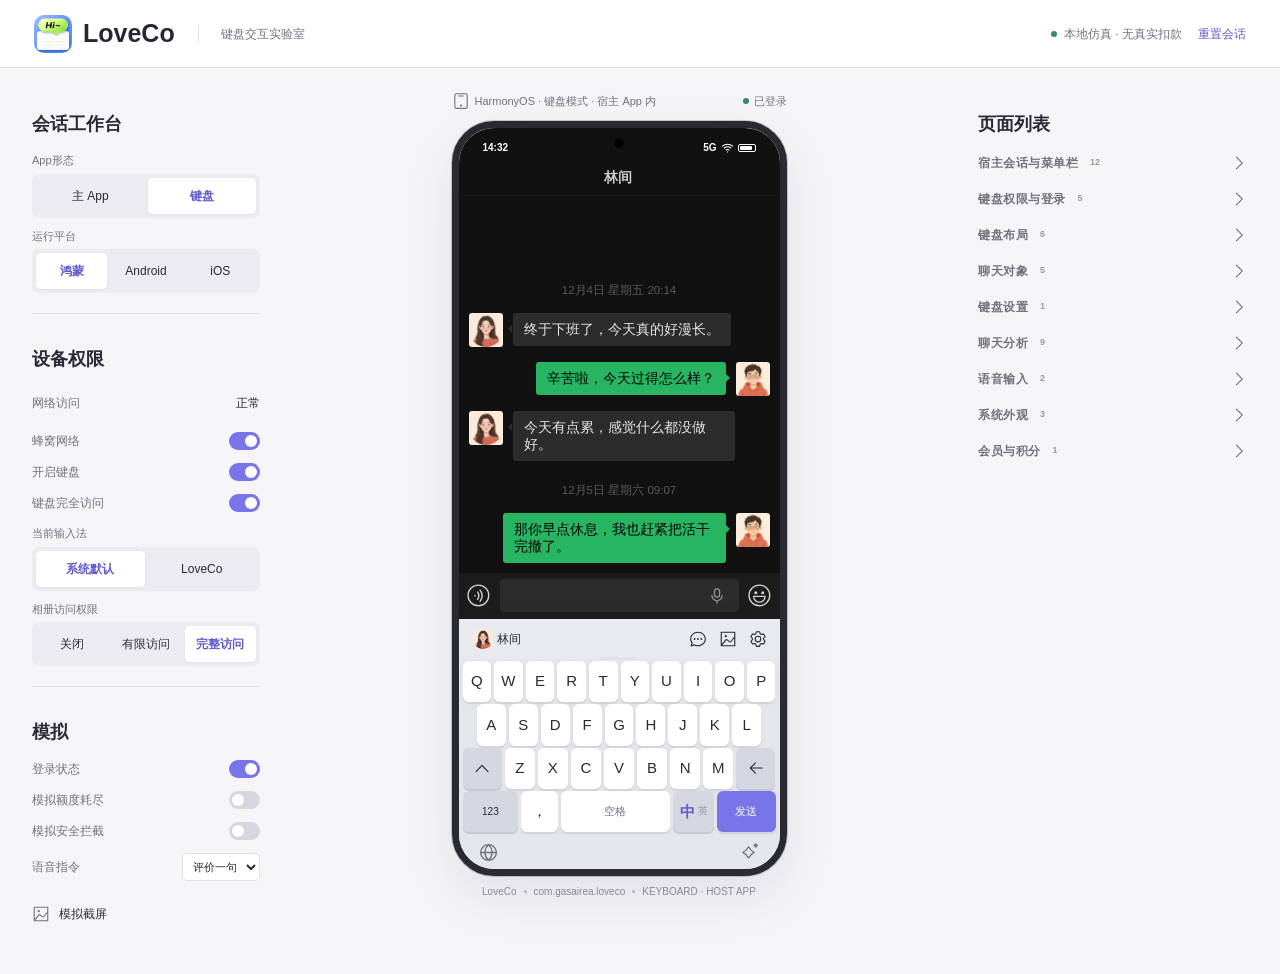
==== index.html @ d1355025 "init" ====
<!doctype html>
<html lang="zh-CN">
<head>
  <meta charset="UTF-8">
  <meta name="viewport" content="width=device-width, initial-scale=1.0, viewport-fit=cover">
  <meta name="theme-color" content="#F5F5F8">
  <title>LoveCo · 键盘交互实验室</title>
  <link rel="icon" href="assets/brand/LoveCo_28_28.png">
  <link rel="stylesheet" href="tokens.css">
  <link rel="stylesheet" href="theme.css">
</head>
<body>
  <div id="app"></div>
  <!-- 资源层：图标集、协议快照与默认头像插画，均为生成物 -->
  <script src="icons.js"></script>
  <script src="legal-data.js"></script>
  <script src="assets/avatars.js"></script>
  <!-- 组件运行时：渲染工具 + 输入法内核 + 组件注册表（需先于所有组件加载） -->
  <script src="core/kit.js"></script>
  <script src="core/ime.js"></script>
  <script src="core/registry.js"></script>
  <!-- 三端共用组件：改这里，鸿蒙 / Android / iOS 同时生效 -->
  <script src="components/shared/system-glyphs.js"></script>
  <script src="components/shared/host-app.js"></script>
  <script src="components/shared/chat-area.js"></script>
  <script src="components/shared/chat-composer.js"></script>
  <script src="components/shared/kb-toolbar.js"></script>
  <script src="components/shared/kb-candidates.js"></script>
  <script src="components/shared/kb-free-chat.js"></script>
  <script src="components/shared/partner-manager.js"></script>
  <script src="components/shared/kb-settings.js"></script>
  <script src="components/shared/kb-photo-picker.js"></script>
  <script src="components/shared/kb-scan.js"></script>
  <script src="components/shared/kb-chat-analysis.js"></script>
  <script src="components/shared/kb-partner-editor.js"></script>
  <script src="components/shared/kb-full-access.js"></script>
  <script src="components/shared/kb-login.js"></script>
  <script src="components/shared/kb-legal.js"></script>
  <script src="components/shared/kb-paywall.js"></script>
  <script src="components/shared/kb-keys.js"></script>
  <!-- 平台专属组件：同名组件的平台实现优先于共用实现 -->
  <script src="components/harmony/status-bar.js"></script>
  <script src="components/harmony/kb-navbar.js"></script>
  <script src="components/android/status-bar.js"></script>
  <script src="components/android/kb-navbar.js"></script>
  <script src="components/ios/status-bar.js"></script>
  <script src="components/ios/kb-navbar.js"></script>
  <!-- 页面编排：state、事件与 Mock API -->
  <script src="app.js"></script>
</body>
</html>
---- tokens.css ----
/* Generated by build-assets.cjs from design-tokens.json. */
:root {
  --lc-accent: #7975E8;
  --lc-accent-strong: #625BCD;
  --lc-accent-soft: #EFEEFF;
  --lc-text: #292A35;
  --lc-muted: #70727E;
  --lc-subtle: #92949F;
  --lc-canvas: #F5F5F8;
  --lc-surface: #FFFFFF;
  --lc-keyboard: #E5E6EC;
  --lc-key-function: #D5D7E0;
  --lc-border: #E0E1E9;
  --lc-pink: #D66591;
  --lc-pink-soft: #FBEAF1;
  --lc-yellow: #B98B27;
  --lc-yellow-soft: #FFF3CB;
  --lc-success: #398675;
  --lc-mint: #27796B;
  --lc-mint-soft: #E6F3EE;
  --lc-blue: #3E72AC;
  --lc-blue-soft: #EAF1FA;
  --lc-rose: #AC456C;
  --lc-rose-soft: #FBEAF1;
  --lc-danger: #BF5364;
  /* 键盘总高 = 菜单栏 + 键区 + 底部导航栏。335px 宽的机型上取 250px：
     键区约 171px，全键盘每行约 41px（约等于真机比例），九宫格五行等分同一块键区。
     注意：该值仍在 design-tokens.json 里是 300px，需回上游同步，否则重新生成会退回。 */
  --lc-keyboard-height: 250px;
  --lc-toolbar-height: 40px;
  --lc-keyboard-padding: 4px;
  --lc-style-key-height: 40px;
  --lc-style-icon-size: 16px;
  --lc-letter-key-height: 23px;
  --lc-t9-key-height: 20px;
  --lc-key-gap: 6px;
  --lc-key-radius: 6px;
  --lc-panel-radius: 8px;
  --lc-icon-size: 18px;
  --lc-body-font: 14px;
  --lc-input-font: 16px;
  --lc-label-font: 12px;
  --lc-caption-font: 11px;
  --lc-line-height: 22px;
}
.phone.dark {
  --lc-accent: #A6A1FF;
  --lc-accent-strong: #BBB7FF;
  --lc-accent-soft: #39364F;
  --lc-text: #F0EFF7;
  --lc-muted: #BCBACB;
  --lc-subtle: #A3A0B1;
  --lc-canvas: #202026;
  --lc-surface: #303038;
  --lc-keyboard: #25252D;
  --lc-key-function: #44434F;
  --lc-border: #494751;
  --lc-pink: #F09CBE;
  --lc-pink-soft: #4F3341;
  --lc-yellow: #EDD082;
  --lc-yellow-soft: #49422F;
  --lc-success: #86CBB4;
  --lc-mint: #9AD7C5;
  --lc-mint-soft: #283F3A;
  --lc-blue: #A7C9F0;
  --lc-blue-soft: #2E3B4C;
  --lc-rose: #F1B0CA;
  --lc-rose-soft: #4F3341;
  --lc-danger: #FFABBA;
}
---- theme.css ----
@import url("styles.css") layer(base);

/* Layout and colors are independent of platform selection. */
html {
  font-family: "PingFang SC", "Microsoft YaHei", -apple-system, BlinkMacSystemFont, "Segoe UI", sans-serif;
  color: var(--lc-text);
  background: var(--lc-canvas);
  line-height: 1.5;
  -webkit-text-size-adjust: 100%;
  text-size-adjust: 100%;
}
button, input, select, textarea { font-family: inherit; color: inherit; }
button { touch-action: manipulation; }
input, textarea, select { border-color: var(--lc-border); }
button:focus-visible, a:focus-visible { outline-color: var(--lc-accent); }
input:focus, textarea:focus, select:focus { outline-color: var(--lc-accent); }
svg { width: var(--lc-icon-size); height: var(--lc-icon-size); }
small, .muted, .brand-tag, .sandbox-pill, .device-top,
.eyebrow, .ai-footnote,
.kv, .control-line, .char-count,
.field, .sheet-list-item p,
.legal-text, .device-caption, .mobile-testbar,
.switch-label, .page-group, .page-detail .kv span { color: var(--lc-muted); }
a, .text-button, .row-button:hover { color: var(--lc-accent-strong); }
.topbar { background: var(--lc-surface); border-color: var(--lc-border); height: 68px; }
.brand-tag, .rail-section,
.kb-toolbar, .sheet-header, .sheet-footer, .sheet-list-item { border-color: var(--lc-border); }
.brand-name { color: #282632; font-size: 25px; font-weight: 750; }
.brand-tag { font-size: 12px; }
.workspace { padding-top: 24px; grid-template-columns: 228px minmax(335px, 1fr) 270px; gap: 36px; }
.rail h2 { font-size: 18px; font-weight: 650; }
.rail-heading { margin-top: 12px; }
.segmented { background: #EBEBF1; }
.segmented button.active { color: var(--lc-accent-strong); background: var(--lc-surface); box-shadow: 0 1px 3px #2622360D; }
/* App形态 / 运行平台 / 页面列表三组切换器：前两组在左栏与手机工具条各出现一次，页面列表只在左栏。 */
.switcher + .switcher { margin-top: 10px; }
.switcher .switch-label { display: block; margin-bottom: 5px; font-size: 11px; }
/* 页面列表：按当前 App形态列出全部页面 / 组件形态，点击跳转手机页面并在下方展示详情；组名可折叠 */
.page-group:hover { color: var(--lc-text); }
.page-group .page-group-count { background: var(--lc-canvas); }
.page-item { color: var(--lc-text); }
.page-item:hover { background: var(--lc-accent-soft); color: var(--lc-accent-strong); }
.page-item.active { background: var(--lc-accent-soft); color: var(--lc-accent-strong); font-weight: 600; }
.page-detail { border-color: var(--lc-border); background: var(--lc-surface); }
.page-detail .kv { border-color: var(--lc-border); }
.page-detail .kv strong { color: var(--lc-text); }
.page-detail-note { background: var(--lc-yellow-soft); color: var(--lc-yellow); }
.testbar-switchers { display: flex; align-items: center; gap: 8px; min-width: 0; }
.dot { background: var(--lc-success); }
.metric strong { color: var(--lc-text); }
.status-tag { background: var(--lc-accent-soft); color: var(--lc-accent-strong); }
.icon-btn.danger { color: var(--lc-danger); }
.icon-btn:hover { background: var(--lc-accent-soft); }
.kv strong { color: var(--lc-text); }
.control-line select { background: var(--lc-surface); color: var(--lc-text); border-color: var(--lc-border); }
.switch { background: var(--lc-key-function); margin: 0; }
.switch:checked { background: var(--lc-accent); }
.avatar { background: var(--lc-yellow-soft); color: var(--lc-yellow); }
.avatar.coral { background: var(--lc-pink-soft); color: var(--lc-pink); }
.avatar.blue { background: var(--lc-blue-soft); color: var(--lc-blue); }
/* 「不选择」占位头像（core/kit.js 的 noneAvatar）：虚线空槽 + 中性用户图标，
   表示没有具体聊天对象 —— 与真实对象头像（插画 / 首字彩块）明确区分；取令牌色，深色外观自动跟随 */
.avatar.none { background: var(--lc-canvas); border: 1.5px dashed var(--lc-border); color: var(--lc-muted); }
.avatar.none svg { width: 16px; height: 16px; }
.avatar { border-radius: 8px; }
.metric:first-child strong { color: var(--lc-mint); }
.metric + .metric { padding-left: 18px; border-left: 1px solid var(--lc-border); }
.left-rail .row-button > span:first-child { color: var(--lc-muted); }
.phone {
  width: 335px; border: 7px solid #292A32; border-radius: 42px;
  background: var(--lc-canvas); color: var(--lc-text);
  height: clamp(690px, calc(100dvh - 145px), 874px);
  /* 键盘模式下有内容区（AI 结果 / 生成中 / 报错）时，整块键盘的高度 = 手机屏幕的三分之二 */
  --lc-keyboard-panel-height: 66.667%;
  /* 键盘底部导航栏（kb-sysbar）高度：键盘选择器面板按它把「立即分析」抬到底栏之上 */
  --lc-sysbar-height: 34px;
  /* 问AI 页（kb-free-chat）提问输入行的基准高度：这一页的键盘总高 = 键盘总高 + 本值
     + 输入区实际涨出来的高度（--lc-free-extra：缩略图行 / 快捷栏 / 输入框长到两三行的部分，
     由 app.js 的 paintFreeInputGrowth 实测；标题栏顶替菜单栏、与它同高，不额外占高；
     见 .keyboard.free-chat），键区高度因此与平时完全一致，切进 / 切出这一页键区不跳。 */
  --lc-free-row-height: 44px;
  /* 键区自身的底部留白（kb-body 的 padding-bottom）；窄屏 / 矮屏断点会改写它。
     Android 不渲染底栏时按「底栏高度 + 本值」留白，见下方 Android 那条规则。 */
  --lc-keys-gap: 8px;
  box-shadow: 0 20px 50px #3632461A, 0 0 0 1px #C7C7D1;
}
/* 手机屏幕内的滚动条一律不显示：真机（iOS / Android）的滚动条是滚动时才浮现的覆盖式细条，
   桌面浏览器会在手机壳里常驻一条竖条，与真机观感不符（截图 / 录屏时尤其明显）。
   scrollbar-width 不继承（scrollbar-color 才继承），所以用 `.phone *` 显式覆盖全部滚动容器
   （聊天区、键区内容区、聊天对象列表、键盘设置页等）；
   WebKit / Blink 另需伪元素规则，覆盖到后代。
   只是不画滚动条，滚动（滚轮 / 触摸 / 键区操作）与惯性滚动都不受影响。 */
.phone, .phone * { scrollbar-width: none; }
.phone::-webkit-scrollbar, .phone ::-webkit-scrollbar { width: 0; height: 0; display: none; }
.device-top { width: 335px; }
.statusbar { background: var(--lc-canvas); color: var(--lc-text); }
/* 挖孔形态由平台状态栏组件输出：鸿蒙 / Android 为圆点（punch-hole），iOS 为灵动岛药丸（island 基础尺寸） */
.statusbar .island { background: #292A32; }
.statusbar .island.punch-hole { width: 9px; height: 9px; top: 11px; }
.statusbar .status-icons svg { width: 13px; height: 13px; fill: none; stroke: currentColor; stroke-width: 2; }
/* ---- 宿主 App（微信）会话界面：骨架（结构 / 尺寸 / 间距） ----
   数值全部按设计截图 1:1（截图宽 498px → 手机屏 321px，比例 0.6446，下面都是换算后的手机内像素）。
   这一块整体写在 theme.css 而不是 styles.css：基础层是 @import 进来的 layer(base)，
   无分层里的元素级规则（`svg{width:var(--lc-icon-size)}`、`.avatar{border-radius:8px}` 等）
   会无视优先级压过基础层 —— 骨架放进去会被改尺寸、改圆角。 */
.wx-header { height: 36px; flex-shrink: 0; display: flex; align-items: center; justify-content: space-between; gap: 6px; padding: 0 8px 0 6px; }
.wx-title { flex: 1; min-width: 0; text-align: center; font-size: 14px; font-weight: 600; overflow: hidden; white-space: nowrap; text-overflow: ellipsis; }
/* 程序化滚动一律瞬时：平滑滚动会把重渲染后的位置恢复变成一段动画，看起来就是「回弹」 */
.wx-chat { flex: 1; min-height: 60px; display: flex; flex-direction: column; overflow: auto; padding: 10px; }
.wx-time { text-align: center; font-size: 11.5px; line-height: 12px; margin-top: 23px; }
.wx-msg { display: flex; align-items: flex-start; gap: 10px; margin-top: 15px; }
.wx-time + .wx-msg { margin-top: 17px; }
.wx-chat .avatar { flex: 0 0 34px; width: 34px; height: 34px; font-size: 13px; border-radius: 3px; }
.wx-msg.mine { justify-content: flex-end; }
.wx-bubble { position: relative; max-width: 74%; padding: 8px 11px; border-radius: 3px; font-size: 14px; line-height: 17px; overflow-wrap: anywhere; }
/* 气泡小尾巴：贴住自己的那一侧，竖直居中于第一行文字（截图取样：外凸 4.5px、高 8.4px） */
.wx-bubble:after { content: ""; position: absolute; top: 12px; width: 0; height: 0; border-top: 4.2px solid transparent; border-bottom: 4.2px solid transparent; }
.wx-msg.mine .wx-bubble:after { right: -4.5px; border-left: 4.5px solid transparent; }
.wx-msg:not(.mine) .wx-bubble:after { left: -4.5px; border-right: 4.5px solid transparent; }
.wx-composer { display: flex; align-items: center; gap: 10px; padding: 6px 9px 7px; flex-shrink: 0; }
/* 键盘收起后让位的那块（host-app 在消息区与输入栏之间输出）：高度 = 常规键盘高、背景沿用会话底色 ——
   消息区不吃这段高度（.wx-chat 的 flex:1 仍按「键盘在屏」的高度收），底部对齐的消息列因此停在原位不下移，
   只有输入栏被顶到屏幕底边。它是宿主 App 自己的区域（键盘撤走后露出来），与键盘高度令牌联动
   （device 视图 / 矮屏改写 --lc-keyboard-height 时它跟着变）。 */
.wx-kb-space { flex: 0 0 var(--lc-keyboard-height); background: var(--wx-bg); }
.wx-circle { flex: 0 0 22px; width: 22px; height: 22px; display: flex; align-items: center; justify-content: center; padding: 0; border: 0; background: transparent; cursor: pointer; }
/* 圆形图形画布 24 画到 24.8px：圆环外径正好 22px（截图为 34px×0.6446） */
.wx-circle svg { width: 24.8px; height: 24.8px; }
.wx-field { height: 33px; border-radius: 4px; }
.wx-field > textarea { flex: 1; width: 100%; min-width: 0; height: 33px; padding: 7px 30px 7px 11px; border: 0; background: transparent; font-size: 14px; line-height: 19px; resize: none; overflow-y: auto; }
.wx-field-mic { position: absolute; right: 12px; top: 50%; transform: translateY(-50%); display: flex; align-items: center; padding: 0; border: 0; background: transparent; cursor: pointer; }
.wx-field-mic svg { width: 20px; height: 20px; }
.wx-send { flex: 0 0 auto; height: 28px; padding: 0 12px; border: 0; border-radius: 3px; font-size: 14px; cursor: pointer; }
/* 消息少时整列贴着输入栏（截图里最后一条就压在输入栏上方），内容变多照常从头滚 */
.wx-chat > :first-child { margin-top: auto; }
/* ---- 宿主 App（微信）深色外观 ----
   配色取自设计截图（注释里是截图取样值），与 LoveCo 的浅色 / 深色主题无关：
   宿主 App 自己就是深色的，键盘不接管它的配色。 */
.phone.host-wechat {
  --wx-bg: #111111;           /* 状态栏 / 会话头部 / 消息区底色 */
  --wx-bar: #1C1C1C;          /* 底部输入栏 */
  --wx-field: #2C2C2C;        /* 输入框底、对方气泡 */
  --wx-divider: #171717;      /* 头部下缘细线（截图里只比底色亮一点点） */
  --wx-bubble: #28B561;       /* 本方气泡 */
  --wx-bubble-ink: #000000;   /* 本方气泡文字（绿底黑字） */
  --wx-time: #595959;         /* 时间行 */
  --wx-title: #CFCFCF;        /* 会话标题 */
  --wx-ink: #D1D1D1;          /* 输入栏圆钮线条 */
  --wx-ink-dim: #969696;      /* 输入框内麦克风（比圆钮暗一档） */
  --wx-status: #FFFFFF;       /* 状态栏文字与图标 */
  --wx-received-ink: #E6E6E6; /* 对方气泡文字（截图里没有对方消息，按微信深色取值） */
}
/* 状态栏属于手机、不属于宿主 App，但截图里它与微信头部同色连成一片，故键盘模式下一起转深色 */
.phone.host-wechat .statusbar { background: var(--wx-bg); color: var(--wx-status); }
.phone.host-wechat .statusbar .island { background: #000000; }
.wx-header { background: var(--wx-bg); border-bottom: 1px solid var(--wx-divider); }
.wx-title { color: var(--wx-title); }
.wx-chat { background: var(--wx-bg); }
.wx-time { color: var(--wx-time); }
/* 截图里的头像是照片；没有照片时的字母兜底按深色底浅字走，不再是 LoveCo 的彩色块 */
.wx-chat .avatar { background: var(--wx-field); color: var(--wx-ink); overflow: hidden; }
.wx-chat .avatar img { width: 100%; height: 100%; object-fit: cover; }
.wx-bubble { background: var(--wx-bubble); color: var(--wx-bubble-ink); }
.wx-msg.mine .wx-bubble:after { border-left-color: var(--wx-bubble); }
.wx-msg:not(.mine) .wx-bubble { background: var(--wx-field); color: var(--wx-received-ink); }
.wx-msg:not(.mine) .wx-bubble:after { border-right-color: var(--wx-field); }
.wx-composer { background: var(--wx-bar); }
.wx-circle { color: var(--wx-ink); }
/* 基础层有全局 svg{fill:currentColor}，这几组是描边图形，改回描边（与 .kb-sysbar 同理） */
.wx-circle svg, .wx-field-mic svg { fill: none; stroke: currentColor; }
.wx-field { background: var(--wx-field); }
.wx-field > textarea { color: var(--wx-received-ink); caret-color: var(--wx-bubble); }
.wx-field-mic { color: var(--wx-ink-dim); }
.wx-send { background: var(--wx-bubble); color: #FFFFFF; }
/* 键盘：菜单栏下面是键区（kb-keys），键区之上不再有内容区。
   默认常驻（高度 = --lc-keyboard-height）；点宿主聊天区域收起时整块不渲染
   （见 app.js 的 state.kbCollapsed）—— 手机里只剩会话 + 贴底的输入栏，这里不做收起动画。 */
.keyboard { height: var(--lc-keyboard-height); background: var(--lc-keyboard); color: var(--lc-text); border-color: var(--lc-border); }
/* 键盘选择器 / 聊天分析面板等整页覆盖层（with-picker）弹出时，
   整块键盘拉高到手机屏幕的三分之二 */
.keyboard.with-picker { height: var(--lc-keyboard-panel-height); }
.keyboard .kb-body { display: flex; flex-direction: column; gap: 8px; }
.keyboard .keys { flex: 1; min-height: 0; }
/* 新增 / 编辑聊天对象面板打开时（kb-partner-editor）：上半让给表单面板，下半保持常规键盘，整体贴底 ——
   键盘菜单栏照常占位，但**只留最右侧的「键盘设置」入口**（对象切换与相册不属于编辑场景，
   见下面两条隐藏规则）；键区、底栏与平时的键盘一致（键区仍是常规高度）。
   键区打字时顶部条照旧换成候选词栏，两者同为 --lc-toolbar-height，高度不跳。
   上半的表单面板按「键盘总高 − 常规键盘高」定高，正好落在让出来的位置（见下方 .kb-partner-editor）。 */
.keyboard:has(.kb-partner-editor) { justify-content: flex-end; }
.keyboard:has(.kb-partner-editor) .kb-body {
  flex: 0 0 auto;
  height: calc(var(--lc-keyboard-height) - var(--lc-toolbar-height));
}
.keyboard:has(.kb-partner-editor) .kb-body:has(+ .kb-sysbar) {
  height: calc(var(--lc-keyboard-height) - var(--lc-toolbar-height) - var(--lc-sysbar-height));
}
/* 菜单栏只留设置按钮：聊天对象入口与相册入口在编辑面板下不出现
   （.kb-toolbar-end 自带 margin-left:auto，剩下的设置图标照旧靠右）；
   「待分析截图」缩略图（[data-action="pending-shot"] 取代相册图标）同属相册入口，一并让位 */
.keyboard:has(.kb-partner-editor) .kb-toolbar:not(.candidate-bar) [data-action="partner-manager"],
.keyboard:has(.kb-partner-editor) .kb-toolbar:not(.candidate-bar) [data-action="photo-picker"],
.keyboard:has(.kb-partner-editor) .kb-toolbar:not(.candidate-bar) [data-action="pending-shot"],
.keyboard:has(.kb-partner-editor) .kb-toolbar:not(.candidate-bar) [data-action="free-chat"] { display: none; }
/* 编辑面板打开时点设置：面板保留在上半，设置页只覆盖下半键盘区域（菜单栏 + 键区 + 底栏），
   与面板上下分区、互不重叠 —— 在新增 / 修改页面里切键盘形态时上方区域不消失。
   高度取常规键盘高，与面板的「键盘总高 − 常规键盘高」正好拼满整块键盘（两种视图都适用：
   device 视图下 --lc-keyboard-height 已降级为 210px）。 */
.keyboard:has(.kb-partner-editor) .kb-settings {
  top: auto;
  height: var(--lc-keyboard-height);
}
/* 下半只有 250px（device 视图 210px）：压缩标题与卡片留白，保证两张布局卡完整可见 */
.keyboard:has(.kb-partner-editor) .kb-settings .settings-top { height: 38px; }
.keyboard:has(.kb-partner-editor) .kb-settings .settings-body { padding: 8px 20px 6px; }
.keyboard:has(.kb-partner-editor) .kb-settings .layout-cards { padding: 30px 8px; }
.keyboard .key-row { flex: 1; min-height: 0; }
.keyboard .key { height: auto; min-height: 0; }
.kb-toolbar { height: var(--lc-toolbar-height); padding: 0 8px; gap: 2px; border-bottom: 0; }
.kb-toolbar .icon-btn { width: 28px; height: 32px; }
/* 菜单栏左侧：用户图标 + 当前聊天对象昵称（未选对象时是灰色「未选择」） */
.kb-user { max-width: 132px; height: 30px; padding: 0 6px; color: var(--lc-text); border-radius: var(--lc-key-radius); }
.kb-user:hover { background: var(--lc-accent-soft); color: var(--lc-accent-strong); }
.kb-user svg { width: 17px; height: 17px; }
.kb-user-name { font-size: var(--lc-label-font); }
.kb-user-name.empty { color: var(--lc-subtle); }
/* 菜单栏右侧：相册与键盘设置，常驻在最右侧 */
.kb-toolbar-end { display: flex; align-items: center; gap: 2px; margin-left: auto; }
/* 「待分析截图」：键盘不在屏时截的图，等键盘被唤起、三关都过了才由相册图标换成它的缩略图
   （app.js 的 pendingShotItem / kb-toolbar 的 album 分支）。缩略图是一张**方形真位图** ——
   core/kit.js 的 shotThumb 用 canvas 把这张聊天截图画成方形后导出 data URL（app.js 的
   shotThumbImage 缓存），不再是 DOM 拼的 3:4 卡片：那套卡片缩到图标档后气泡文字会从卡片里
   溢出来。方形与旁边两枚图标同宽（28×28，各就各位）；
   整枚图标「一闪一闪」地放大缩小（1.1s 一个来回、scale 1 → 1.12 + 淡紫呼吸光环）引导点击：
   点了直接进「AI 分析」过渡页，不再经过选图面板。 */
.kb-toolbar .icon-btn.kb-shot-thumb {
  width: 28px;
  height: 28px;
  padding: 0;
  overflow: hidden;
  border-radius: 6px;
  animation: kb-shot-pulse 1.1s ease-in-out infinite;
}
.kb-shot-thumb img { display: block; width: 100%; height: 100%; object-fit: cover; }
@keyframes kb-shot-pulse {
  0%, 100% { transform: scale(1); box-shadow: 0 0 0 0 #7E68F066; }
  50% { transform: scale(1.12); box-shadow: 0 0 0 3px #7E68F033; }
}
/* ---- 问AI 页（kb-free-chat 组件）：菜单栏相册（图片）图标左侧的气泡按钮进入的「与 AI 对话」页面 ----
   键盘顶部换成「问AI」标题栏 +（选中过图片时）缩略图行 + 快捷栏 + 提问输入行
   （见 components/shared/kb-free-chat.js），键区照常在下：
     ① 标题栏 —— **顶替菜单栏**（同为 --lc-toolbar-height，打字时换成的候选词栏也在这一行），不额外占高；
     ②③ 缩略图行 / 快捷栏与 ④ 输入行（多行时自动长高、最多三行）涨出来的实际高度由 app.js 的
         paintFreeInputGrowth 实测后记进 --lc-free-extra —— 整块键盘按它往上长，键区高度始终不变，
         切进 / 切出这一页键区不跳（布局 / 层 / 中英也继承进来时的状态）。
   图片选择器展开时键区被 .free-picker 网格盖住（kb-photo-picker 的内嵌形态，见下方那一组规则）；
   AI 分析面板 / 聊天分析面板这类 with-picker 覆盖层打开时仍按三分之二屏算（键区被面板盖住，
   与平时打开这些面板时一致）—— 面板铺满整个键盘区域。 */
.keyboard.free-chat {
  height: calc(var(--lc-keyboard-height) + var(--lc-free-row-height) + var(--lc-free-extra, 0px));
}
.keyboard.free-chat.with-picker { height: var(--lc-keyboard-panel-height); }
.kb-free-chat {
  flex-shrink: 0;
  background: color-mix(in srgb, var(--lc-keyboard) 86%, var(--lc-surface));
}
/* 候选词栏在问AI 页里顶替的是标题栏（打字时换掉那一行），不再是键盘与键区之间的分隔，
   去掉菜单栏那枚小横条 */
.kb-free-chat .kb-toolbar:after { display: none; }
.free-title {
  display: flex;
  align-items: center;
  gap: 6px;
  height: var(--lc-toolbar-height);
  padding: 0 6px 0 12px;
  border-bottom: 1px solid var(--lc-border);
}
.free-title strong {
  flex: 1;
  min-width: 0;
  font-size: 15px;
  font-weight: 650;
  color: var(--lc-text);
}
.free-title .icon-btn { width: 30px; height: 32px; }
/* 提问输入行：聊天对象头像（32px）+ 白底圆角输入框 + 右端按钮（图片 / 发送，30px），
   整行**至少** --lc-free-row-height 高（一行文字时正好这么高），三者在**底部对齐** ——
   输入框长到两三行时头像与按钮跟着贴底，不再浮在行中间。
   输入框是自适应高度的 textarea（JS 按内容设高、最多三行，再多框内滚动，见 paintFreeInputGrowth）；
   外面套 .input-wrap、里面压着 .compose-mirror：给未确认的那段拼音画下划线
   （结构在 kb-free-chat.js，画线在 app.js 的 paintComposeMirror）。 */
.free-input-row {
  display: flex;
  align-items: flex-end;
  gap: 8px;
  min-height: var(--lc-free-row-height);
  padding: 5px 6px 5px 8px;
}
.free-partner { display: flex; flex-shrink: 0; color: var(--lc-muted); }
/* 这一页的头像是**圆形**（按设计图；键盘其它地方的对象头像仍是圆角方块） */
.free-partner .avatar { flex: 0 0 32px; width: 32px; height: 32px; font-size: 12px; border-radius: 50%; }
.free-input {
  flex: 1;
  min-width: 0;
  height: 34px;
  padding: 7px 10px;
  border: 1px solid transparent;
  border-radius: 8px;
  background: var(--lc-surface);
  color: var(--lc-text);
  font-size: 13px;
  line-height: 18px;
  resize: none;
  overflow-y: auto;
}
.free-input::placeholder { color: var(--lc-subtle); }
/* 打开这一页就把光标交给它（见 app.js 的 render），不画聚焦框 —— 与设计图的默认样式一致 */
.free-input:focus { outline: none; }
.free-photo { width: 30px; height: 30px; color: var(--lc-muted); }
/* 输入行右端的语音输入按钮（按住说话）：与左边那枚「图片」按钮同尺寸 / 同色（30px 见方、灰图形，
   按下态的反馈由整块语音遮罩给出，按钮自己不变样），图形是 system-glyphs 的 voice（同键盘底栏那枚）。
   [data-voice-hold] 那条通用规则已给它 touch-action:none 与禁长按选择 / 系统手势。 */
.free-voice { width: 30px; height: 30px; color: var(--lc-muted); }
.free-voice svg { width: 20px; height: 20px; }
/* 输入行右端按钮的一枚两态：图片选择器收起时是上面这枚「图片」按钮；
   展开且已选图时换成这枚蓝色圆形「发送」（按住说话那枚遮罩之外，它是这一页唯一可见的发送出口 ——
   键区被网格盖住，右下角那颗蓝键点不到）。
   30px 正圆 + 一枚白色**箭头**（图形在组件里内联，见 kb-free-chat.js 的 SEND_ARROW），
   圆下一层同色淡影把它从输入行里托起来；按下缩一下当反馈。 */
.free-send {
  display: flex;
  flex: 0 0 30px;
  align-items: center;
  justify-content: center;
  width: 30px;
  height: 30px;
  padding: 0;
  border: 0;
  border-radius: 50%;
  background: var(--lc-accent);
  color: #FFF;
  box-shadow: 0 2px 6px color-mix(in srgb, var(--lc-accent) 34%, transparent);
  transition: transform .12s ease, filter .12s ease;
}
.free-send:active { transform: scale(.9); filter: brightness(.94); }
.free-send-arrow { width: 17px; height: 17px; }
/* 深色外观下底色是浅紫：白色箭头对比不足，改用深色（与键盘的蓝键同一套处理） */
.dark .free-send { color: #232130; box-shadow: 0 2px 6px #0000004D; }
/* 已选图片的缩略图行（最多 3 张，在快捷栏上方）：点整张缩略图移出（左上角压着那枚 X 是提示，
   与图片选择器网格里选中态读的是同一份 state.selectedPhotos）；未满 3 张时跟一枚「+」继续挑。
   图仍由 core/kit.js 的 shot() 现场画（与网格里那张同源），缩到 46px 后只留几条气泡。
   下边框 = 与下面快捷栏之间的分隔线（整行铺满，不内缩） */
.free-thumbs { display: flex; gap: 8px; padding: 7px 8px; border-bottom: 1px solid var(--lc-border); }
.free-thumb {
  position: relative;
  flex: 0 0 46px;
  width: 46px;
  height: 46px;
  padding: 0;
  overflow: hidden;
  border: 1px solid var(--lc-border);
  border-radius: 8px;
  background: #141417;
}
.free-thumb .shot-chat { gap: 4px; padding: 5px 4px; }
.free-thumb .shot-avatar,
.free-thumb .shot-time { display: none; }
.free-thumb .shot-bubble { max-width: 100%; padding: 2px 3px; font-size: 5px; }
.free-thumb img { width: 100%; height: 100%; object-fit: cover; }
.free-thumb-x {
  position: absolute;
  top: 2px;
  left: 2px;
  display: flex;
  align-items: center;
  justify-content: center;
  width: 15px;
  height: 15px;
  border-radius: 50%;
  background: #000000B3;
  color: #FFF;
}
.free-thumb-x svg { width: 9px; height: 9px; }
.free-thumb-add {
  display: flex;
  flex: 0 0 46px;
  align-items: center;
  justify-content: center;
  width: 46px;
  height: 46px;
  border: 1px solid var(--lc-border);
  border-radius: 8px;
  background: var(--lc-surface);
  color: var(--lc-muted);
}
.free-thumb-add svg { width: 16px; height: 16px; }
/* 快捷栏：一行预设问题（帮我回 / 这样回复如何 / 我最后一轮回复的如何，见 app.js 的 FREE_SHORTCUTS），
   **点一下立即发送**（不再有选中态，见 app.js 的 pickFreeShortcut）—— 点哪条决定结果结构。
   窄机上三条放不下，行内**横向滚动**：可左右滑，滚动条不出现在设计里（隐藏），
   末尾留 8px 内边距，滑到头最后一条不贴边；下边框 = 与提问输入行之间的分隔线 */
.free-chips {
  display: flex;
  gap: 8px;
  padding: 7px 8px;
  overflow-x: auto;
  border-bottom: 1px solid var(--lc-border);
  -webkit-overflow-scrolling: touch;
  scrollbar-width: none;
}
.free-chips::-webkit-scrollbar { display: none; }
.free-chip {
  flex: 0 0 auto;
  height: 30px;
  padding: 0 12px;
  border: 1px solid var(--lc-border);
  border-radius: 8px;
  background: var(--lc-surface);
  color: var(--lc-text);
  font-size: 12px;
  white-space: nowrap;
  user-select: none;
}
.free-chip:active { border-color: var(--lc-accent); background: var(--lc-accent-soft); color: var(--lc-accent-strong); }
/* ---- 问AI 页里的图片选择器（kb-photo-picker 的内嵌形态）----
   点输入行右端的图片按钮 / 缩略图行的「+」展开：输入行**下方**的整块键区（键体 + 平台底栏）
   换成三列聊天截图网格，从底部往上滑出、盖住键区，超出后网格内滚动。
   与整页的「选择聊天截图」共用同一套卡片画法与选中态（.shot-card / .shot-badge，
   这两条规则读的 --picker-* 变量在这里就地给一份）：区别只在**底纹** —— 整页那张是深色覆盖层，
   这里是键盘内的一块区域，取键盘色（浅色外观下是浅底 + 深色聊天截图卡）。
   权限两档引导照旧生效（有限访问只放出授权的那张；完全没开换成一行引导 +「去开启权限」）。 */
.free-picker {
  --picker-card: #17171A;
  --picker-badge: #3D6BF5;
  flex: 1;
  min-height: 0;
  overflow-y: auto;
  overscroll-behavior: contain;
  padding: 8px 8px 10px;
  background: color-mix(in srgb, var(--lc-keyboard) 92%, var(--lc-surface));
  border-top: 1px solid var(--lc-border);
}
.free-picker.entering { animation: picker-up .28s cubic-bezier(.32, .72, 0, 1) both; }
.free-picker .picker-grid { display: grid; grid-template-columns: repeat(3, minmax(0, 1fr)); gap: 10px; }
.free-picker-guide { display: flex; flex-direction: column; align-items: center; gap: 10px; padding: 24px 10px; }
.free-picker-guide p { font-size: 12px; color: var(--lc-muted); }
.free-picker-btn {
  height: 28px;
  padding: 0 14px;
  border: 0;
  border-radius: 14px;
  background: var(--lc-accent);
  color: #FFF;
  font-size: 12px;
}
.dark .free-picker-btn { color: #232130; }
.kb-body { padding: 4px var(--lc-keyboard-padding) var(--lc-keys-gap); overscroll-behavior: contain; }
/* Android 不渲染键盘底部菜单栏（components/android/kb-navbar.js 是空实现），键区下补一条与菜单栏
   等高的留白（= 底栏高度 + 键区留白），三端键区到屏幕底边的距离因此一致（iOS / 鸿蒙是「底栏 + 键区留白」）。 */
.phone[data-platform="android"] .keyboard .kb-body { padding-bottom: calc(var(--lc-sysbar-height) + var(--lc-keys-gap)); }
/* 底部控制条（系统手势条 / home indicator）已整体删除：组件、脚本、样式与底部占位一并移除，
   手机内容（键盘 / app-nav）直接铺到屏幕底边。原实现见「需求记录」2026-09-25 一条。 */
.primary { background: var(--lc-accent); color: #FFF; border-color: transparent; min-height: 40px; border-radius: var(--lc-key-radius); font-size: 13px; }
.primary:hover { background: var(--lc-accent-strong); }
.secondary { background: var(--lc-surface); color: var(--lc-text); border-color: var(--lc-border); min-height: 40px; }
.ai-footnote { font-size: 10px; margin-top: 5px; }
/* 未确认的组合串在输入框里的下划线（见 .compose-mirror）：字母是 textarea 自己画的，
   这一层只画线，所以不取文字色而取强调色，和候选词栏的首选词一致。 */
.compose-mirror .composing { text-decoration-color: var(--lc-accent); text-decoration-thickness: 2px; text-underline-offset: 2px; }
.candidates button:first-child { color: var(--lc-accent-strong); }
/* ---- 键区：五种键盘（26 键中文 / 26 键英文 / 中文九宫格 / 数字 / 符号）共用外壳，矩阵在 kb-keys.js ----
   比例取自设计图：键间距约为键宽的 1/8、圆角约为键宽的 1/5 —— 335px 机型上 10 列时分到
   键宽约 30px、间距 4px、圆角 6px，字母键高约 34px（近正方形，与真机一致）。 */
.keys { gap: 4px; }
.key-row { gap: 4px; }
/* 26 键第二行两端缩进半颗键（A S D F G H J K L），用百分比跟随键区宽度 */
.key-row.row-inset { padding: 0 4.6%; }
.key { background: var(--lc-surface); color: var(--lc-text); height: var(--lc-letter-key-height); border-radius: var(--lc-key-radius); font-size: 16px; box-shadow: 0 1px 0 #BBBDC9; }
.key:active { background: var(--lc-accent-soft); }
.key.func { background: var(--lc-key-function); color: var(--lc-text); font-size: 12px; white-space: nowrap; }
.key.accent { background: var(--lc-accent); color: #FFF; font-size: 14px; white-space: nowrap; }
.key.space { color: var(--lc-muted); font-size: 12px; white-space: nowrap; }
/* 中/英切换键：两个字都画在键上，当前语言那个更大、取强调色，另一个变灰 —— 一眼看出当前是哪种键盘。
   英文只有 26 键这一种布局，中文才有 26 键与九宫格（布局归属见 core/ime.js 的 layout()）。 */
.keyboard .key.lang-key { gap: 3px; }
.keyboard .key.lang-key .lang-opt { font-size: 10px; line-height: 1; color: var(--lc-subtle); }
.keyboard .key.lang-key .lang-opt.active { font-size: 15px; font-weight: 650; color: var(--lc-accent-strong); }

/* 九宫格骨架（中文九宫格与数字键盘共用）：左列是标点 / 符号列，占五颗键（跨四行，所以比中间的键矮一档）；
   中间 3×3 是字母块或数字；右列自上而下是 ⌫ / 换行（数字层是空格）/ 发送，发送占最下两行；
   底行（123 空格 中英 / 返回 0 .）横跨中间三列。整块被拉伸填满键区（四行等分），
   与 26 键的键区高度完全一致 —— 切布局、切层时键盘高度都不跳。 */
.keys.t9-layout { flex: 1 1 auto; min-height: 0; }
.t9-grid {
  flex: 1 1 auto;
  min-height: 0;
  display: grid;
  grid-template-columns: 0.85fr 1fr 1fr 1fr 0.85fr;
  grid-template-rows: repeat(4, minmax(0, 1fr));
  gap: 4px;
}
.t9-punct {
  grid-area: 1 / 1 / 5 / 2;
  display: grid;
  grid-template-rows: repeat(5, minmax(0, 1fr));
  gap: 4px;
}
.t9-blocks {
  grid-area: 1 / 2 / 4 / 5;
  display: grid;
  grid-template-columns: repeat(3, minmax(0, 1fr));
  grid-template-rows: repeat(3, minmax(0, 1fr));
  gap: 4px;
}
.t9-bottom { grid-area: 4 / 2 / 5 / 5; display: flex; gap: 4px; }
.t9-back { grid-area: 1 / 5 / 2 / 6; }
.t9-mid { grid-area: 2 / 5 / 3 / 6; }
.t9-send { grid-area: 3 / 5 / 5 / 6; }

/* 九宫格打字中：左列标点键换成拼音组合列 —— 顶部是第一个候选词（点击直接上屏），
   下面是当前数字串推出的拼音字母组合（ke / le / j …），可上下滑动，点一条即切换
   （组合由 core/ime.js 的 t9Paths 计算，切换动作 t9-path 在 app.js）。 */
/* 九宫格打字中`@#`键位换成「分词」键：两个汉字，字号比字母小一档 */
.key.t9-seg { font-size: 11px; white-space: nowrap; }
.t9-paths {
  grid-area: 1 / 1 / 5 / 2;
  display: grid;
  grid-template-rows: auto minmax(0, 1fr);
  gap: 4px;
  min-height: 0;
}
.t9-path-cand {
  background: var(--lc-surface);
  color: var(--lc-accent-strong);
  font-weight: 650;
  font-size: 14px;
  height: var(--lc-t9-key-height);
  border-radius: var(--lc-key-radius);
  box-shadow: 0 1px 0 #BBBDC9;
}
.t9-path-list {
  min-height: 0;
  overflow-y: auto;
  display: flex;
  flex-direction: column;
  gap: 4px;
  scrollbar-width: none;
}
.t9-path-list::-webkit-scrollbar { display: none; }
.t9-path {
  flex: 0 0 auto;
  min-height: var(--lc-t9-key-height);
  background: var(--lc-surface);
  color: var(--lc-text);
  font-size: 14px;
  border-radius: var(--lc-key-radius);
  box-shadow: 0 1px 0 #BBBDC9;
}
.t9-path.active { background: var(--lc-accent-soft); color: var(--lc-accent-strong); font-weight: 650; }
.t9-path:active, .t9-path-cand:active { background: var(--lc-accent-soft); }

/* 符号键盘：左列是四个分类标签（常用 / 中文 / 英文 / 表情），右侧是 4×4 符号面板。
   符号面板不是一颗颗键帽，而是一整块用 1px 网格线分隔的面板（圆角裁切），与设计图一致；
   底行与 26 键完全相同。 */
.keys.sym-layout .sym-grid {
  flex: 4 1 0;
  min-height: 0;
  display: grid;
  grid-template-columns: 0.85fr repeat(4, minmax(0, 1fr));
  grid-template-rows: repeat(4, minmax(0, 1fr));
  border: 1px solid var(--lc-border);
  border-radius: var(--lc-key-radius);
  overflow: hidden;
  background: var(--lc-surface);
}
.keys.sym-layout .keyboard-bottom-row { flex: 1 1 0; min-height: 0; }
/* 分类列占第一列、跨四行；符号区占其余四列（面板本身是 5 列 × 4 行的网格，
   两个子块都必须显式定位，否则会被自动塞进第 1 行第 1、2 格） */
.sym-cats { grid-column: 1; grid-row: 1 / 5; display: grid; grid-template-rows: repeat(4, minmax(0, 1fr)); }
.sym-keys { grid-column: 2 / 6; grid-row: 1 / 5; display: grid; grid-template-columns: repeat(4, minmax(0, 1fr)); grid-template-rows: repeat(4, minmax(0, 1fr)); }
.keyboard .sym-grid .sym-cat,
.keyboard .sym-grid .sym-key {
  height: auto;
  border-radius: 0;
  box-shadow: none;
  background: transparent;
  border-right: 1px solid var(--lc-border);
  border-bottom: 1px solid var(--lc-border);
}
.keyboard .sym-grid .sym-key { font-size: 15px; }
.keyboard .sym-grid .sym-cat { font-size: 13px; color: var(--lc-muted); }
.keyboard .sym-grid .sym-cat.active { background: var(--lc-key-function); color: var(--lc-accent-strong); font-weight: 600; }
.keyboard .sym-cats .sym-cat:nth-child(4),
.keyboard .sym-keys .sym-key:nth-child(n+13) { border-bottom: 0; }
.keyboard .sym-keys .sym-key:nth-child(4n) { border-right: 0; }

.modal-backdrop { background: #22213159; }
.sheet { background: var(--lc-surface); color: var(--lc-text); border-radius: 16px 16px 0 0; box-shadow: 0 -8px 30px #26213212; }
.sheet-handle { background: var(--lc-border); }
.sheet-content { padding: 16px; overflow-wrap: anywhere; }
.sheet-footer { padding: 12px 16px 18px; }
.sheet .row-button { min-height: 44px; font-size: 13px; }
.sheet .field input, .sheet .field select, .sheet .field textarea { font-size: 16px; line-height: 22px; background: var(--lc-canvas); color: var(--lc-text); border-color: var(--lc-border); }
.hint-banner { background: var(--lc-canvas); color: var(--lc-muted); border-radius: 6px; }
/* 「模拟截屏」的整屏白闪：真机按下系统截屏键的即时反馈（app.js 置 state.shotFlash，
   约 0.35s 后摘掉标记重渲染）—— 盖在手机屏幕最上层但不吃点击（pointer-events:none），
   z-index 30：高于键盘区域内的各层覆盖层（16）与手机内弹层遮罩（20），低于按住说话遮罩（40）。 */
.shot-flash {
  position: absolute;
  inset: 0;
  z-index: 30;
  pointer-events: none;
  background: #FFF;
  animation: shot-flash-out .35s ease-out both;
}
@keyframes shot-flash-out {
  from { opacity: .9; }
  to { opacity: 0; }
}
/* 按住说话遮罩（皮肤，骨架在 styles.css）：**高度跟着键盘区域走**（与 .keyboard 同高、同贴底），
   遮罩层自己走「底部 1 → 顶部 0」的渐隐 —— 背景色渐变负责压暗、mask 让毛玻璃一起淡出，
   上缘与聊天分析面板的内容自然融合，不再整屏压黑。固定深色（截图即深色场景），
   不跟随键盘的浅色 / 深色外观；按住态（发送态）是**蓝色**背景（与波浪条同族，
   深色底 + 毛玻璃，渐变结构与取消态一致），上滑进入取消态 = 遮罩泛红 + 波浪条变红，
   颜色过渡 0.18s。波浪条取截图的蓝（#5F7FF0）与红（#F06A6A）；
   z-index 40：高于聊天分析面板（16），仅次于手机内的弹层（遮罩在 DOM 后面）。

   三条高度换算（骨架那条 height 是干净键盘页的值）：键盘被面板 / 选择器 / 编辑面板撑到
   三分之二时用 --lc-keyboard-panel-height；问AI 页 = 键盘总高 + 输入行 + 输入区涨出来的部分
   （--lc-free-extra 由 paintFreeInputGrowth 写在 .phone 上，与 .keyboard.free-chat 读同一份值，
   所以两者永远一样高）；键盘收起（不渲染 .keyboard）或「键盘未开启」时落回干净键盘页那条。 */
.voice-rec {
  z-index: 40;
  touch-action: none;
}
.phone:has(.keyboard.with-picker) .voice-rec { height: var(--lc-keyboard-panel-height); }
.phone:has(.keyboard.free-chat:not(.with-picker)) .voice-rec { height: calc(var(--lc-keyboard-height) + var(--lc-free-row-height) + var(--lc-free-extra, 0px)); }
.voice-rec-scrim {
  background: linear-gradient(to top, rgba(34, 48, 140, .9), rgba(34, 48, 140, .74) 34%, rgba(34, 48, 140, .32) 72%, rgba(34, 48, 140, 0));
  -webkit-backdrop-filter: blur(26px) saturate(1.15);
  backdrop-filter: blur(26px) saturate(1.15);
  -webkit-mask-image: linear-gradient(to top, #000 0%, #000 62%, transparent 100%);
  mask-image: linear-gradient(to top, #000 0%, #000 62%, transparent 100%);
  transition: background .18s ease;
}
.voice-rec.cancel .voice-rec-scrim {
  background: linear-gradient(to top, rgba(66, 15, 15, .9), rgba(66, 15, 15, .74) 34%, rgba(66, 15, 15, .32) 72%, rgba(66, 15, 15, 0));
}
/* 提示词：灰色常规字重（不加粗、不做发光高亮），只靠字距保持可读性 */
.voice-rec-tip { letter-spacing: .5px; color: #AEB4C4; }
.voice-rec-wave i { background: #5F7FF0; box-shadow: 0 0 6px #5F7FF055; transition: background .18s ease, box-shadow .18s ease; }
.voice-rec.cancel .voice-rec-wave i { background: #F06A6A; box-shadow: 0 0 6px #F06A6A55; }
/* 按住说话的入口按钮：禁掉长按选择 / 系统触摸手势，按住上滑才不会被浏览器当成滚动或选择 */
[data-voice-hold] { touch-action: none; -webkit-user-select: none; user-select: none; -webkit-touch-callout: none; }
.light-button { background: var(--lc-accent-soft); color: var(--lc-accent-strong); }
.device-caption span { background: #AAA9B7; }
.dark .primary, .dark .key.accent { color: #232130; }

/* Interaction polish: keep the workbook order, but give each state a clear visual rhythm. */
.phone {
  background:
    linear-gradient(180deg, color-mix(in srgb, var(--lc-canvas) 92%, var(--lc-accent-soft)) 0 92px, var(--lc-canvas) 220px);
}
/* 入场动画只给真正新到的消息（.fresh，app.js 推送时打标记、播完即清）：
   整页重渲染会重建 DOM，若每条消息都带动画，选图等任何一次交互都会让聊天页弹一下 */
.wx-msg.fresh {
  animation: message-in .18s ease-out both;
}
.wx-circle:active,
.wx-field-mic:active {
  opacity: .55;
}
.keyboard {
  border-top: 0;
  box-shadow: 0 -5px 18px #292a3510;
}
.kb-toolbar {
  background: color-mix(in srgb, var(--lc-keyboard) 86%, var(--lc-surface));
}
.kb-toolbar:after {
  content: "";
  position: absolute;
  left: 50%;
  bottom: -1px;
  width: 38px;
  height: 3px;
  transform: translateX(-50%);
  border-radius: 3px;
  background: var(--lc-border);
}
.kb-toolbar {
  position: relative;
}
/* 候选词栏：打字时顶替菜单栏位置。候选词独占一行（未确认的字母在输入框里，见 .compose-mirror），
   右列是返回菜单栏的出口 */
.kb-toolbar.candidate-bar {
  display: grid;
  grid-template-columns: minmax(0, 1fr) auto;
  align-items: center;
  gap: 0 2px;
  padding: 0 5px 0 7px;
}
.kb-toolbar.candidate-bar .candidates {
  grid-area: 1 / 1;
  height: 20px;
  margin: 0;
  padding: 0;
  border-bottom: 0;
}
.kb-toolbar.candidate-bar .candidate-exit {
  grid-area: 1 / 2;
}
/* 键盘区域内的整页覆盖层：聊天对象管理页（左侧用户按钮切入）与键盘设置页（最右侧设置图标切入）。
   定位在 .keyboard 内（而不是像弹层那样从状态栏铺到底），因此覆盖键盘区域
   （含顶部菜单栏 / 候选词栏、按键区、底部导航栏），但保留宿主 App 的输入栏可用。 */
.partner-manager,
.kb-settings {
  position: absolute;
  inset: 0;
  z-index: 15;
  display: flex;
  flex-direction: column;
  background: var(--lc-keyboard);
  color: var(--lc-text);
}
/* 入场动画只挂在 .entering 上：打开页面那一次渲染才播放。
   页面上任何仿真请求（如删除对象的 DELETE）都会整页重建 DOM，
   动画写在基础选择器上会跟着重放 —— 看起来整个页面闪一下。 */
.partner-manager.entering,
.kb-settings.entering { animation: panelin .16s ease-out; }
@keyframes panelin {
  from { opacity: .5; transform: translateY(10px); }
  to { opacity: 1; transform: none; }
}
.partner-manager .panel-top {
  display: flex;
  align-items: center;
  gap: 4px;
  height: var(--lc-toolbar-height);
  flex-shrink: 0;
  padding: 0 8px;
  border-bottom: 1px solid var(--lc-border);
  background: color-mix(in srgb, var(--lc-keyboard) 86%, var(--lc-surface));
}
.panel-heading {
  flex: 1;
  min-width: 0;
}
.panel-heading strong {
  display: block;
  font-size: 13px;
}
.panel-heading small {
  display: block;
  margin-top: 1px;
  font-size: 10px;
  color: var(--lc-muted);
  overflow: hidden;
  text-overflow: ellipsis;
  white-space: nowrap;
}
.panel-new {
  display: inline-flex;
  align-items: center;
  gap: 3px;
  flex-shrink: 0;
  height: 28px;
  padding: 0 9px;
  border-radius: var(--lc-key-radius);
  background: var(--lc-accent-soft);
  color: var(--lc-accent-strong);
  font-size: 11px;
  font-weight: 600;
}
.panel-new svg {
  width: 13px;
  height: 13px;
}
.panel-list {
  flex: 1;
  min-height: 0;
  overflow-y: auto;
  overscroll-behavior: contain;
  padding: 6px var(--lc-keyboard-padding) 8px;
}
/* min-height 取对象行的自然行高（51px = 名称 + 关系阶段两行文字），
   「不选择」行只有一行文字，不加下限会比其余行矮 7px —— 头像与文字整体不齐。 */
.partner-row {
  display: flex;
  align-items: center;
  gap: 8px;
  min-height: 51px;
  width: 100%;
  padding: 6px 6px 6px 8px;
  margin-bottom: 5px;
  text-align: left;
  border: 1px solid transparent;
  border-radius: var(--lc-key-radius);
  background: var(--lc-surface);
}
.partner-row.selected {
  border-color: var(--lc-accent);
}
/* 删除收起动画：点删除后整行上移淡出，高度与下边距同步收到 0 —— 下方行跟着顶上去，总长 0.5s。
   --row-h 由 app.js deletePartner 在重建 DOM 前实测（box-sizing:border-box，含内边距边框）；
   边框转透明避免收完后残留细线；动画期间行不可再点，收完 forwards 保持塌缩直到成功回调移除该行。
   行高下限（min-height）会让 height 收不到 0，塌缩前先撤掉。 */
.partner-row.removing {
  overflow: hidden;
  border-color: transparent;
  pointer-events: none;
  min-height: 0;
  animation: row-collapse .5s ease-out forwards;
}
@keyframes row-collapse {
  from { height: var(--row-h, 52px); margin-bottom: 5px; opacity: 1; transform: translateY(0); }
  /* border-box 下 height:0 会被上下 padding + 边框撑出 ~14px 残留，三者必须一起收到 0 */
  to { height: 0; padding-block: 0; border-block-width: 0; margin-bottom: 0; opacity: 0; transform: translateY(-8px); }
}
.partner-row .avatar {
  flex: 0 0 30px;
  width: 30px;
  height: 30px;
  font-size: 11px;
}
.partner-pick {
  display: flex;
  align-items: center;
  gap: 8px;
  flex: 1;
  min-width: 0;
  /* 清掉 button 的 UA 默认内边距（1px 6px）——否则行头像比「不选择」行右移 6px、与下面的行不齐 */
  padding: 0;
  text-align: left;
}
.partner-row .person-meta strong {
  font-size: 12px;
}
.partner-row .person-meta small {
  margin-top: 2px;
  font-size: 10px;
  color: var(--lc-muted);
}
/* 聊天对象行的滑动操作区（结构见 partner-manager / partners 弹层，手势在 app.js 的 bind()）：
   编辑 / 删除默认停在行外右侧，左滑时滑入、盖在行内容（.row-slide）之上 —— 行内容固定不动，
   头像与名称始终可见（键盘面板窄：若让内容整行左移，30px 头像会被 92px 按钮组推出可视区，
   滑开后只剩两个按钮）。
   按钮绝对定位占满整行的 padding box，而 .row-slide 只有内容高 —— 条目文字变矮后
   （只剩名称 + 关系阶段）按钮上下两端会从滑动层外露出残影，所以未滑开时干脆不画：
   visibility 跟 .revealed 走，拖动过程由 app.js 按当前位移同步 transform / class。
   选中态只靠 .partner-row.selected 边框表达（键盘形态的管理页），不画 ✅。
   操作按钮重设计：40px 圆角方块 —— 编辑取强调色、删除取危险色。 */
.swipe-row {
  position: relative;
  overflow: hidden;
}
.row-actions {
  position: absolute;
  top: 0;
  bottom: 0;
  right: 0;
  display: flex;
  align-items: center;
  gap: 6px;
  padding-right: inherit;
  z-index: 2;
  visibility: hidden;
  /* 收起位：整组退到行外右侧（比自身宽度多退一个 padding-right，保证完全被 overflow 裁掉） */
  transform: translateX(calc(100% + 6px));
  transition: transform .18s ease;
}
.swipe-row.revealed .row-actions {
  visibility: visible;
  transform: none;
}
/* 按钮组左缘的渐隐遮罩：主 App 对象行的备注文字较长，滑开时文字尾部会伸到按钮下 ——
   硬边遮挡看起来像文字被切断，加一段 24px 的底色渐变（跟随按钮组一起移动）过渡掉。 */
.row-actions::before {
  content: "";
  position: absolute;
  right: 100%;
  top: 0;
  bottom: 0;
  width: 24px;
  background: linear-gradient(90deg, transparent, var(--lc-surface));
  pointer-events: none;
}
.row-action {
  width: 40px;
  min-width: 40px;
  height: 40px;
  border: 0;
  padding: 0;
  border-radius: 10px;
  display: inline-flex;
  align-items: center;
  justify-content: center;
  cursor: pointer;
}
.row-action svg {
  width: 17px;
  height: 17px;
}
.row-action.edit {
  background: var(--lc-accent-soft);
  color: var(--lc-accent-strong);
}
.row-action.del {
  background: var(--lc-pink-soft);
  color: var(--lc-danger);
}
/* 行内容层：固定不动（滑动由 .row-actions 自己滑入完成），只在视觉上垫在按钮之下 */
.row-slide {
  position: relative;
  z-index: 1;
  display: flex;
  align-items: center;
  flex: 1;
  min-width: 0;
  background: var(--lc-surface);
  border-radius: inherit;
  touch-action: pan-y;
}
.sheet-list-item .row-slide {
  gap: 11px;
}
/* 空态文案只做**水平居中**：键盘区域横向很宽，靠左贴边排会显得没着落。
   不做垂直居中 —— 文案紧跟在「不选择」行下面（上方留 24px 间距），剩余空白一律沉在下方。 */
.panel-empty {
  padding: 24px 16px;
  text-align: center;
  font-size: 11px;
  line-height: 1.6;
  color: var(--lc-muted);
}
/* 键盘设置页（kb-settings 组件）：键盘区域内的整页覆盖层，按设计图排布——
   圆形返回按钮 + 居中标题 + 一张布局选择卡片（九宫格拼音 / 全键盘拼音），
   卡片是页面上唯一的内容块，其余留白。 */
.kb-settings .settings-top {
  position: relative;
  display: flex;
  align-items: center;
  justify-content: center;
  flex-shrink: 0;
  height: 44px;
  padding: 0 12px;
}
.kb-settings .settings-top h2 {
  font-size: 13px;
  font-weight: 600;
  color: var(--lc-text);
}
.settings-back {
  position: absolute;
  right: 10px;
  top: 50%;
  transform: translateY(-50%);
  display: grid;
  place-items: center;
  width: 28px;
  height: 28px;
  border-radius: 50%;
  background: var(--lc-key-function);
  color: var(--lc-text);
}
.settings-back svg {
  width: 13px;
  height: 13px;
}
.kb-settings .settings-body {
  flex: 1;
  min-height: 0;
  overflow-y: auto;
  padding: 12px 26px 8px;
}
.layout-cards {
  display: flex;
  padding: 48px 8px;
  border-radius: 16px;
  background: var(--lc-surface);
}
.layout-choice {
  flex: 1;
  min-width: 0;
  display: flex;
  flex-direction: column;
  align-items: center;
  gap: 12px;
  color: var(--lc-muted);
}
.layout-choice.active {
  color: var(--lc-accent-strong);
}
.layout-choice-icon {
  display: flex;
  align-items: center;
  justify-content: center;
  height: 20px;
}
/* 图形宽度由 viewBox 比例决定：九宫格是方形，全键盘更宽 */
.layout-choice-icon svg {
  width: auto;
  height: 20px;
}
.layout-choice strong {
  font-size: 12px;
  font-weight: 550;
}
/* 键盘选择器 ·「选择聊天截图（最多3张）」（kb-photo-picker 组件）：键盘区域内的整页覆盖层，
   按设计图 1:1 复刻 —— 左上标题 + 副标题、右上 X、三列聊天截图网格、右下角「立即分析」渐变按钮，
   底部沿用平台底栏（kb-navbar）。入口是菜单栏的相册图标（data-action="photo-picker"）：
   键盘整块拉高到手机屏幕的三分之二（.keyboard.with-picker），面板从下往上滑入、铺满键盘区域，
   并一直铺到屏幕底边（bottom:0，键盘拉高后这里就是手机屏幕底边），与设计图一致。
   面板本身固定深色（设计图即深色场景）：不跟随键盘的浅色 / 深色外观切换。
   相册访问权限不是「完整访问」时，同一块壳换成两种引导形态（引导条 / 引导页，见下方
   .picker-perm 与 .picker-guide 一组规则）：面板与弹出方式都不变，只换内容。 */
.kb-photo-picker {
  --picker-bg: #0F0F12;
  --picker-ink: #FFFFFF;
  --picker-sub: #9A9AA0;
  --picker-card: #17171A;
  --picker-badge: #3D6BF5;
  /* 权限引导（有限访问的引导条底纹 / 两颗引导按钮的实色） */
  --picker-banner: #1A1A20;
  --picker-accent: #7E68F0;
  position: absolute;
  left: 0;
  right: 0;
  top: 0;
  bottom: 0;
  z-index: 16;
  display: flex;
  flex-direction: column;
  background: var(--picker-bg);
  color: var(--picker-ink);
}
/* 从下往上弹出：只在面板新弹出的那次渲染播放（app.js 置一次性标记 pickerEnter → .entering），
   之后选图等操作的重渲染会重建 DOM，不带 .entering 就不再重放弹出动画 */
.kb-photo-picker.entering { animation: picker-up .3s cubic-bezier(.32, .72, 0, 1) both; }
@keyframes picker-up {
  from { transform: translateY(100%); }
}
.kb-photo-picker .picker-top {
  position: relative;
  flex-shrink: 0;
  padding: 20px 46px 12px 15px;
}
.kb-photo-picker .picker-top h2 {
  font-size: 16px;
  font-weight: 650;
  color: var(--picker-ink);
}
.kb-photo-picker .picker-top p {
  margin-top: 6px;
  font-size: 11px;
  color: var(--picker-sub);
}
.kb-photo-picker .picker-close {
  position: absolute;
  top: 12px;
  right: 8px;
  width: 34px;
  height: 34px;
  color: var(--picker-sub);
}
/* 面板内是固定深色：关闭按钮 / 底栏按钮的悬停反馈不能用浅色外观的强调底色 */
.kb-photo-picker .picker-close:hover { background: #FFFFFF1A; color: #FFF; }
.kb-photo-picker .picker-body {
  flex: 1;
  min-height: 0;
  overflow-y: auto;
  overscroll-behavior: contain;
  padding: 2px 14px 18px;
}
.kb-photo-picker .picker-grid {
  display: grid;
  grid-template-columns: repeat(3, minmax(0, 1fr));
  gap: 10px;
}
/* 单张截图：深色聊天截图（3:4），选中时右上角出现蓝色序号 */
.shot-card {
  position: relative;
  aspect-ratio: 3 / 4;
  padding: 0;
  overflow: hidden;
  border-radius: 6px;
  background: var(--picker-card);
}
/* 头像模式的磁贴改成正方形：候选是 320×320 方图（与确定后裁出的头像同规格），
   3:4 竖卡会把两侧裁掉、脸被放得过大 */
.kb-photo-picker.avatar-mode .shot-card { aspect-ratio: 1 / 1; }
.shot-card img {
  width: 100%;
  height: 100%;
  object-fit: cover;
}
.shot-chat {
  display: flex;
  flex-direction: column;
  gap: 6px;
  height: 100%;
  padding: 9px 7px;
  background: #141417;
}
.shot-line {
  display: flex;
  align-items: flex-start;
  gap: 4px;
}
.shot-line.out { justify-content: flex-end; }
.shot-avatar {
  flex: 0 0 14px;
  width: 14px;
  height: 14px;
  border-radius: 50%;
  background: #35353B;
}
.shot-bubble {
  max-width: 74%;
  padding: 3px 6px;
  border-radius: 5px;
  background: #2A2A2F;
  color: #DDDDE3;
  font-size: 6px;
  line-height: 1.6;
}
.shot-line.out .shot-bubble { background: #E4576F; color: #FFF; }
.shot-time {
  margin-top: auto;
  text-align: center;
  font-size: 5px;
  color: #6E6E76;
}
.shot-badge {
  position: absolute;
  top: 5px;
  right: 5px;
  display: grid;
  place-items: center;
  min-width: 19px;
  height: 19px;
  padding: 0 5px;
  border-radius: 10px;
  background: var(--picker-badge);
  color: #FFF;
  font-size: 11px;
  font-weight: 650;
}
/* 右下角的「立即分析」：悬浮在网格之上、底栏之上 */
.kb-photo-picker .picker-analyze {
  position: absolute;
  right: 14px;
  bottom: 14px;
  display: inline-flex;
  align-items: center;
  gap: 5px;
  height: 34px;
  padding: 0 16px;
  border-radius: 17px;
  background: linear-gradient(105deg, #5340CE 0%, #7E68F0 55%, #A99BFF 100%);
  color: #FFF;
  font-size: 14px;
  font-weight: 600;
  box-shadow: 0 6px 18px #5340CE59;
}
.kb-photo-picker .picker-analyze svg { width: 16px; height: 16px; }
.kb-photo-picker .picker-analyze:disabled { opacity: .45; }
/* 按钮右上角的已选数量角标：photo: 动作每次都整页重渲染，选 / 取消选图即时同步 */
.kb-photo-picker .analyze-count {
  position: absolute;
  top: -7px;
  right: -3px;
  display: grid;
  place-items: center;
  min-width: 18px;
  height: 18px;
  padding: 0 5px;
  border-radius: 9px;
  background: #2C2C2E;
  color: #FFF;
  font-size: 11px;
  font-weight: 650;
  box-shadow: 0 0 0 2px var(--picker-bg);
}
/* 面板里有平台底栏时（iOS / 鸿蒙），按钮再抬一条底栏高度 */
.kb-photo-picker:has(.kb-sysbar) .picker-analyze {
  bottom: calc(var(--lc-sysbar-height) + 14px);
}
/* 相册权限的两种引导形态（只在聊天截图模式下出现，判定见 kb-photo-picker.js）：
   ① 有限访问 = 网格照常（只有授权过的那张可读），标题栏下面多一条整宽引导条：
      左侧文案 + 右侧「开启权限」胶囊（底纹比面板深色略浅一档，与网格拉开层次）。
      这一条整体比标题栏小一档（文案 11px、胶囊 22px 高，整条 28px 高），
      按设计图的比例收过尺寸；
   ② 完全没开 = 整个面板换成权限引导页（.guide-mode）：标题栏保留（副标题收起），
      标题栏与底栏之间的整块区域居中放一行标题 + 一行副文案 + 一颗「去开启权限」胶囊，
      没有网格、也没有右下角「立即分析」。 */
.kb-photo-picker .picker-perm {
  display: flex;
  align-items: center;
  justify-content: space-between;
  gap: 10px;
  flex-shrink: 0;
  min-height: 28px;
  padding: 3px 12px 3px 13px;
  background: var(--picker-banner);
  color: var(--picker-ink);
  font-size: 11px;
}
/* 文案万一折行：中文按「词语」断行（keep-all），折行点落在顿逗号之后，而不是两个汉字中间 */
.kb-photo-picker .picker-perm > span {
  min-width: 0;
  word-break: keep-all;
}
.kb-photo-picker .picker-perm-btn {
  flex: 0 0 auto;
  height: 22px;
  padding: 0 11px;
  border-radius: 11px;
  background: var(--picker-accent);
  color: #FFF;
  font-size: 10px;
}
.kb-photo-picker .picker-perm-btn:hover { background: #9280F5; }
/* 引导页形态：内容区不再滚动，整块交给居中的引导块 */
.kb-photo-picker.guide-mode .picker-body {
  display: flex;
  overflow: hidden;
  padding: 0;
}
.kb-photo-picker .picker-guide {
  display: flex;
  flex: 1;
  flex-direction: column;
  align-items: center;
  justify-content: center;
  padding: 0 24px 18px;
  text-align: center;
}
.kb-photo-picker .picker-guide-title {
  color: var(--picker-ink);
  font-size: 15px;
}
/* 副文案收一档到 11px（与引导条那条 11px 同级）：文案加长后仍能在工作台窄机（约 335px 宽）
   上一行放下，不会末尾「～」孤到第二行 */
.kb-photo-picker .picker-guide-sub {
  margin-top: 10px;
  color: var(--picker-sub);
  font-size: 11px;
}
.kb-photo-picker .picker-guide-btn {
  margin-top: 30px;
  height: 34px;
  padding: 0 28px;
  border-radius: 17px;
  background: var(--picker-accent);
  color: #FFF;
  font-size: 15px;
}
.kb-photo-picker .picker-guide-btn:hover { background: #9280F5; }
/* 面板底部的底栏：透明底色直接露出面板深色（与面板背景同一底色），高度就是一条底栏 */
.kb-photo-picker .kb-sysbar {
  flex: 0 0 var(--lc-sysbar-height);
  align-items: flex-start;
  padding: 2px 24px 0;
  background: transparent;
  color: #D5D5DB;
}
.kb-photo-picker .kb-sysbar .sys-key:hover { background: #FFFFFF1A; color: #FFF; }
/* 新增 / 编辑聊天对象面板（kb-partner-editor 组件）：皮肤直接复用选图面板（根节点同挂 .kb-photo-picker）——
   页面分上下两部分：**上半是表单面板、下半是键盘**（模拟系统键盘弹起把表单顶上去）。
   键盘整块仍拉高到手机屏幕的三分之二（.keyboard.with-picker），面板只占上半
   （键盘总高 − 常规键盘高 250px）；下半（默认收起菜单栏的键盘）
   由上面 .keyboard:has(.kb-partner-editor) 一组规则保持贴底。
   面板内表单是横向一行：**头像在左**（「上传头像」虚线圆槽 + 小字提示），
   **备注名 / 关系阶段两行在右**（左标签 + 右控件），整行在剩余空间里垂直居中。
   标题栏压到一行（此处覆盖 .picker-top 的共用 padding，不动选图面板），没有说明文案。
   没有底部「确定」—— 表单一有变化即静默保存（逻辑见 app.js），编辑态也没有「删除这个对象」。 */
.kb-partner-editor {
  bottom: auto;
  height: calc(100% - var(--lc-keyboard-height));
}
.kb-partner-editor .picker-top { padding: 7px 46px 1px 15px; }
.kb-partner-editor .pe-body {
  display: flex;
  flex-direction: row;
  align-items: center;
  gap: 14px;
  padding: 0 16px;
}
.kb-partner-editor .pe-avatar {
  flex: 0 0 auto;
  display: flex;
  flex-direction: column;
  align-items: center;
  gap: 5px;
  margin: 0;
  padding: 0;
  background: transparent;
}
.kb-partner-editor .pe-avatar-ph,
.kb-partner-editor .pe-avatar-img {
  display: grid;
  place-items: center;
  width: 56px;
  height: 56px;
  border-radius: 50%;
  overflow: hidden;
}
.kb-partner-editor .pe-avatar-ph {
  background: var(--picker-card);
  border: 1.5px dashed #4A4A52;
  color: var(--picker-sub);
}
.kb-partner-editor .pe-avatar-ph svg { width: 22px; height: 22px; }
.kb-partner-editor .pe-avatar:hover .pe-avatar-ph { border-color: #7E68F0; color: #C9BFFF; }
.kb-partner-editor .pe-avatar-img { border: 1.5px solid #FFFFFF33; }
.kb-partner-editor .pe-avatar-img img { width: 100%; height: 100%; object-fit: cover; }
.kb-partner-editor .pe-avatar-label { font-size: 11px; color: var(--picker-sub); }
.kb-partner-editor .pe-fields { flex: 1; min-width: 0; display: flex; flex-direction: column; gap: 8px; }
.kb-partner-editor .pe-field { display: flex; align-items: center; gap: 10px; font-size: 12px; color: var(--picker-sub); }
.kb-partner-editor .pe-field > span { flex: 0 0 52px; }
.kb-partner-editor .pe-field input,
.kb-partner-editor .pe-field select {
  flex: 1;
  min-width: 0;
  min-height: 38px;
  padding: 8px 12px;
  border: 1px solid #2C2C32;
  border-radius: 9px;
  background: var(--picker-card);
  color: var(--picker-ink);
  font-size: 13px;
}
.kb-partner-editor .pe-field input::placeholder { color: #6E6E76; }
/* 键盘内登录层（kb-login 组件）：未登录时键盘一被唤起就从下往上弹出的登录页 —— 键盘区域内的整页
   覆盖层：**高度与键盘保持一致**（就是 .keyboard 的常规高度 --lc-keyboard-height = 250px；
   矮窗口 210px），不额外把整块键盘拉高到三分之二屏（键盘选择器 / 分析面板那套 with-picker 不适用），
   菜单栏 / 键区 / 底栏一并盖住。层级最高（z-index 18，压在选图 / 分析 / 编辑面板之上），
   弹出时机见 app.js 的 checkKbLogin()。
   皮肤**固定浅色**（设计图即浅色场景，与选图 / 分析面板的固定深色同理）：顶部一层淡粉紫渐变
   向下渐隐到白，不跟随键盘的浅色 / 深色外观；两种形态（one-tap 本机号一键登录 / sms 手机号验证登录）
   共用同一块底与同一个右上角 X，靠根节点的 .one-tap / .sms 区分内部结构 —— 一键登录的 X 坐在顶部一条
   键盘菜单栏那么高的「顶条」里（.kbl-bar，把本机号及其下内容整体往下顶），手机号登录的 X 仍是悬浮在
   标题行右侧的绝对定位按钮。
   尺寸按「一条键盘那么高的横带」重排（设计图里的宽留白在这块高度里装不下）：按钮 / 输入框都取
   够得上触控的紧凑档，剩余空白交给 flex 吸收 —— 一键登录的协议行与短信形态的「登录」按钮
   分别沉到各自的最下方。
   键盘内协议正文页（kb-legal）与登录层共用同一块底与同一套 --kbl-* 令牌（选择器并列在下面），
   两层的顶条 / X / 配色由此天然一致；正文页自己的一组规则在下面单独一段。 */
.kb-login,
.kb-legal {
  --kbl-ink: #22222B;
  --kbl-sub: #8A8B95;
  --kbl-field: #F4F4F7;
  --kbl-placeholder: #A9ABB4;
  --kbl-accent: #5766F2;
  --kbl-accent-strong: #4553E4;
  --kbl-accent-mute: #AEB3F4;
  position: absolute;
  inset: 0;
  z-index: 18;
  display: flex;
  flex-direction: column;
  background: linear-gradient(180deg, #F8E6F0 0%, #FCF5FA 30%, #FFFFFF 56%);
  color: var(--kbl-ink);
}
/* 与选图面板同一套「从下往上弹出」：只在登录层新弹出的那次渲染播放（app.js 置一次性标记 pickerEnter） */
.kb-login.entering,
.kb-legal.entering { animation: picker-up .3s cubic-bezier(.32, .72, 0, 1) both; }
.kb-login .kbl-close { position: absolute; top: 7px; right: 7px; width: 26px; height: 26px; border-radius: 50%; color: var(--kbl-ink); }
.kb-login .kbl-close:hover { background: #22222B0F; }
.kb-login .kbl-close svg { width: 15px; height: 15px; }
/* 登录层主体：竖向排布、内容超出可滚（更矮的窗口里两张表单都够得着） */
.kb-login .kbl-body {
  flex: 1;
  min-height: 0;
  display: flex;
  flex-direction: column;
  overflow-y: auto;
  padding: 0 20px 10px;
}
.kb-login .kbl-primary {
  flex-shrink: 0;
  width: 100%;
  height: 42px;
  margin-top: 10px;
  border-radius: 999px;
  background: var(--kbl-accent);
  color: #FFF;
  font-size: 15px;
  font-weight: 600;
  box-shadow: 0 6px 14px #5766F22E;
}
.kb-login .kbl-primary:hover { background: var(--kbl-accent-strong); }
.kb-login .kbl-primary:disabled { background: var(--kbl-accent-mute); box-shadow: none; }
/* —— 一键登录形态：X 顶条 → 本机号 → 主按钮 → 「手机号登录」入口 → 协议行（沉底） —— */
/* X 顶条：**独占键盘菜单栏那么高的一行**（--lc-toolbar-height，常规 40px / 矮窗口 27px），X 靠右；
   顶条把下面的本机号 / 主按钮 / 入口 / 协议行整体往下顶一行 —— 这里 X 是常规排布（不再是绝对定位的
   悬浮按钮），所以下面几块跟着下移，本机号自己不再留上边距（顶条已经给了这段留白） */
.kb-login.one-tap .kbl-bar { flex-shrink: 0; display: flex; align-items: center; justify-content: flex-end; height: var(--lc-toolbar-height); }
.kb-login.one-tap .kbl-bar .kbl-close { position: static; }
.kb-login .kbl-hero { flex-shrink: 0; text-align: center; }
.kb-login .kbl-hero strong { font-size: 24px; font-weight: 750; letter-spacing: .5px; font-variant-numeric: tabular-nums; }
.kb-login .kbl-methods { flex-shrink: 0; display: flex; justify-content: center; gap: 26px; margin-top: 12px; }
/* 入口按钮宽度跟着文字走（「手机号登录」比「手机」长，写死宽度会换行） */
.kb-login .kbl-method { display: flex; flex-direction: column; align-items: center; gap: 4px; padding: 0 2px; }
/* 图标方块：浅灰底 + 深色图形（core/kit.js 的 icon() 输出的是 span 包 svg，取第一个 span 当方块）——
   浅灰底只当图形的衬底，收小到 38px 见方（图形本身仍是全局 18px，不再跟着一起放大） */
.kb-login .kbl-method > span:first-child { display: grid; place-items: center; width: 38px; height: 38px; border-radius: 11px; background: var(--kbl-field); color: var(--kbl-ink); }
.kb-login .kbl-method:hover > span:first-child { background: #ECECF2; }
.kb-login .kbl-method > span:last-child { font-size: 10.5px; color: var(--kbl-sub); white-space: nowrap; }
.kb-login .kbl-consent { display: flex; align-items: flex-start; gap: 7px; margin: auto 0 0; padding-top: 8px; font-size: 10.5px; line-height: 1.5; color: var(--kbl-sub); }
.kb-login .kbl-consent b,
.kb-login .kbl-consent .kbl-legal-link { color: var(--kbl-ink); font-weight: 600; }
/* 协议名是同一层里可点的文字按钮（点开键盘内协议正文页 kb-legal）：外观与原先的加粗文字完全一致，
   只多一记悬停下划线当可点提示；点它不切换勾选（label 对交互元素后代不转发激活行为） */
.kb-login .kbl-consent .kbl-legal-link { padding: 0; border: 0; background: none; font: inherit; font-weight: 600; line-height: inherit; cursor: pointer; }
.kb-login .kbl-consent .kbl-legal-link:hover { text-decoration: underline; text-underline-offset: 2px; }
.kb-login .kbl-consent input {
  appearance: none;
  flex-shrink: 0;
  width: 15px;
  height: 15px;
  margin: 1px 0 0;
  border: 1.5px solid #C4C6CF;
  border-radius: 50%;
  background: #FFF;
}
.kb-login .kbl-consent input:checked { border-color: var(--kbl-accent); background: var(--kbl-accent); }
.kb-login .kbl-consent input:checked:after { content: "✓"; display: block; color: #FFF; font-size: 10px; line-height: 12px; text-align: center; font-weight: 700; }
/* 协议行抖动：未勾选协议就点「本机号一键登录」时的一次提示 —— 类由 app.js 的 shakeKbConsent()
   就地加上（不重渲染），动画播完由 animationend 摘掉，连点也能重放（先摘类 + 强制重排） */
.kb-login .kbl-consent.shake { animation: kbl-shake .42s cubic-bezier(.36, .07, .19, .97) both; }
@keyframes kbl-shake {
  10%, 90% { transform: translateX(-1.5px); }
  20%, 80% { transform: translateX(3px); }
  30%, 50%, 70% { transform: translateX(-5px); }
  40%, 60% { transform: translateX(5px); }
}
/* —— 手机号登录形态：小字页名 → 两张胶囊输入框 → 「登录」按钮 → 协议勾选行（沉底） —— */
/* 页名下面留出比原先多一截的空白（11px → 21px）：两张输入框整体往下挪一点，
   剩下的纵向余量照旧由「登录」按钮上方的 flex 吸收 */
.kb-login.sms .kbl-title { flex-shrink: 0; margin: 5px 0 21px; padding-right: 26px; font-size: 15px; font-weight: 600; }
.kb-login .kbl-field { position: relative; display: flex; align-items: center; flex-shrink: 0; margin-bottom: 10px; }
/* 输入框放大一档（40 × 14px 字 → 46 × 15px），左右内边距一起放宽，胶囊看起来更饱满 */
.kb-login .kbl-field input { width: 100%; height: 46px; padding: 0 20px; border: 0; border-radius: 999px; background: var(--kbl-field); color: var(--kbl-ink); font-size: 15px; }
.kb-login .kbl-field input::placeholder { color: var(--kbl-placeholder); }
/* 验证码框右侧给「获取验证码」白胶囊留位（按钮同步长大，留位跟着加宽），文字不会被压到按钮下面 */
.kb-login .kbl-code input { padding-right: 104px; }
.kb-login .kbl-send {
  position: absolute;
  right: 5px;
  top: 50%;
  transform: translateY(-50%);
  height: 34px;
  padding: 0 13px;
  border-radius: 999px;
  background: #FFF;
  color: var(--kbl-accent);
  font-size: 13px;
  font-weight: 600;
  box-shadow: 0 1px 3px #22222B14;
}
.kb-login .kbl-send:disabled { color: var(--kbl-sub); box-shadow: none; }
/* 「登录」按钮压到登录层底部（上方留白由 flex 吸收，与设计图的排布一致）；按钮下面接同一条协议勾选行 */
.kb-login.sms .kbl-primary { margin: auto 0 0; }
.kb-login.sms .kbl-consent { margin: 7px 0 0; padding-top: 0; }
/* —— 登录成功形态：整条键盘只有居中的对勾 + 「登录成功」（约 1 秒后由 app.js 收起回键盘） —— */
.kb-login.done { align-items: center; justify-content: center; }
.kb-login .kbl-done { display: flex; flex-direction: column; align-items: center; gap: 7px; color: var(--kbl-accent); animation: kbl-done-in .28s ease both; }
.kb-login .kbl-done svg { width: 32px; height: 32px; }
.kb-login .kbl-done strong { font-size: 15px; font-weight: 600; color: var(--kbl-ink); }
@keyframes kbl-done-in { from { opacity: 0; transform: scale(.94); } }
/* 极矮窗口（device 视图 <520px 高，键盘只有 210px）：再收紧一档，两张表单都不用滚动 */
@media (max-height: 519px) {
  .kb-login .kbl-body { padding: 0 16px 7px; }
  /* 矮窗口里顶条跟着键盘菜单栏一起收窄（--lc-toolbar-height: 27px），本机号继续紧贴顶条 */
  .kb-login .kbl-hero strong { font-size: 21px; }
  .kb-login .kbl-primary { height: 36px; margin-top: 7px; font-size: 14px; }
  .kb-login .kbl-methods { margin-top: 8px; }
  .kb-login .kbl-method > span:first-child { width: 33px; height: 33px; border-radius: 10px; }
  .kb-login .kbl-method > span:last-child { font-size: 10px; }
  .kb-login .kbl-consent { padding-top: 5px; font-size: 10px; }
  /* 与常规档同两处调整的收紧版：页名下多留 12px（7px → 13px）、输入框 41 × 14px 字 */
  .kb-login.sms .kbl-title { margin: 1px 0 13px; font-size: 13px; }
  .kb-login .kbl-field { margin-bottom: 8px; }
  .kb-login .kbl-field input { height: 41px; font-size: 14px; }
  .kb-login .kbl-code input { padding-right: 98px; }
  .kb-login .kbl-send { height: 31px; font-size: 12px; }
  .kb-login.sms .kbl-consent { margin-top: 5px; }
}
/* 键盘内协议正文页（kb-legal 组件）：登录层协议行里点协议名打开 —— 复用主 App「协议中心」的
   同一份正文快照（legal-data.js），只是**缩到键盘这一条高度里**滚动浏览（仍是键盘那一块、
   不拉高键盘，压在登录层之上）。结构：顶条（键盘菜单栏那么高 --lc-toolbar-height：常规 40 / 矮窗口 27px；
   左边一行小字协议名、超长省略，右边 X）→ 正文区（flex:1 + overflow-y:auto，在键盘高度内滚完全文）。
   皮肤与登录层同一套 --kbl-* 令牌（固定浅色，不跟随键盘的浅色 / 深色外观）。 */
.kb-legal .kbl-bar { flex-shrink: 0; display: flex; align-items: center; gap: 6px; height: var(--lc-toolbar-height); padding: 0 7px 0 16px; }
.kb-legal .kbl-bar-title { flex: 1; min-width: 0; overflow: hidden; text-overflow: ellipsis; white-space: nowrap; font-size: 13px; font-weight: 600; }
.kb-legal .kbl-close { position: static; width: 26px; height: 26px; border-radius: 50%; color: var(--kbl-ink); }
.kb-legal .kbl-close:hover { background: #22222B0F; }
.kb-legal .kbl-close svg { width: 15px; height: 15px; }
.kb-legal .kbl-legal-body { flex: 1; min-height: 0; overflow-y: auto; padding: 2px 16px 12px; }
/* 正文：与主 App 协议正文同一份文本（分段靠 pre-wrap），缩到键盘高度里读得下 —— 小一号字号、
   松一点行高；颜色取深灰，不抢顶条里协议名的黑 */
.kb-legal .kbl-legal-text { white-space: pre-wrap; overflow-wrap: anywhere; font-size: 11.5px; line-height: 1.8; color: #4C4D57; }
@media (max-height: 519px) {
  .kb-legal .kbl-bar { padding-left: 14px; }
  .kb-legal .kbl-bar-title { font-size: 12px; }
  .kb-legal .kbl-legal-body { padding: 1px 14px 9px; }
  .kb-legal .kbl-legal-text { font-size: 10.5px; line-height: 1.75; }
}
/* 键盘内会员付费引导（kb-paywall 组件）：键盘区域内的整页覆盖层 —— 额度不足时发起生成被拦下，
   就地铺满**整个键盘区域**（菜单栏 / 键区 / 底栏一并盖住；**面板就是常规键盘那一块**，不额外拉高
   键盘：250px，矮窗口 210px），从下往上滑入（复用选图面板的 picker-up）。层级 17：压在各覆盖层
   （15 / 16）之上，但让键盘内登录层与协议正文页（18）能压在它上面。
   自上而下：右上角圆形 X → 两行居中标题「成为LoveCo会员，/ 无限次使用AI功能～」→ 三档商品卡
   （横向等分并排，白底浅灰描边、选中的那张浅紫底 + 紫描边）→ 整宽蓝色胶囊「立即解锁」
   （右上角悬一枚红色小标，文案随档位变：永久「一次性买断」/ 周「畅享 7 天」/ 季度「畅享 90 天」）
   → **协议行与续订说明沉在按钮下方**（设计图的小心机：整块内容高过这一层，默认停在顶部时协议与
   说明都在可视区外，把这一层往上滚一段才看得见）→ 平台底栏（kb-navbar，Android 不渲染）。
   皮肤固定浅色（与登录层 / 完全访问引导层同理，不跟随键盘的浅色 / 深色外观）：顶部一层淡紫渐变
   向下渐隐到白。设计图里标题上方的两块徽章与卡片上的「告白季特惠」标签不呈现。 */
.kb-paywall {
  --pw-ink: #1F2030;
  --pw-sub: #8A8B95;
  --pw-faint: #A6A6B2;
  --pw-card: #FFFFFF;
  --pw-line: #E7E5F4;
  --pw-accent: #7A6BF2;
  --pw-accent-soft: #F2EFFF;
  --pw-cta: #3F66F1;
  --pw-cta-strong: #3560E8;
  --pw-tag: #EE3F4E;
  position: absolute;
  inset: 0;
  z-index: 17;
  display: flex;
  flex-direction: column;
  background: linear-gradient(180deg, #F1ECFE 0%, #F8F6FF 34%, #FFFFFF 62%);
  color: var(--pw-ink);
}
.kb-paywall.entering { animation: picker-up .3s cubic-bezier(.32, .72, 0, 1) both; }
/* 右上角关闭：只收起这一层回键盘（额度仍是 0，再发起生成还会弹） */
.kb-paywall .pw-close { width: 26px; height: 26px; border-radius: 50%; color: var(--pw-ink); }
.kb-paywall .pw-close:hover { background: #22222B0F; }
.kb-paywall .pw-close svg { width: 15px; height: 15px; }
/* 主体是**这一层唯一的滚动容器**（flex:1 + overflow-y:auto，见 styles.css）：标题 / 三档卡 /
   「立即解锁」/ 协议行 / 续订说明自上而下排成一列，整列高过可视区 —— 首屏只看到卡与按钮，
   协议与说明要往上滚一段才露出来（设计图的小心机）；矮窗口另有收紧档。 */
.kb-paywall .pw-body { padding: 18px 16px 12px; }
.kb-paywall .pw-title { margin: 0 0 10px; font-size: 15.5px; font-weight: 700; line-height: 1.4; letter-spacing: .2px; }
.kb-paywall .pw-plans { gap: 8px; }
.kb-paywall .pw-plan { padding: 6px 2px 7px; background: var(--pw-card); border-color: var(--pw-line); }
.kb-paywall .pw-plan:hover { border-color: #D9D5F2; }
/* 选中的那张：浅紫底 + 紫描边（描边用 inset 阴影补 1px，避免换边框宽度引起的位移） */
.kb-paywall .pw-plan.active { background: var(--pw-accent-soft); border-color: var(--pw-accent); box-shadow: inset 0 0 0 1px var(--pw-accent); }
.kb-paywall .pw-plan-name { font-size: 12px; line-height: 1.3; color: var(--pw-sub); }
.kb-paywall .pw-plan-price { margin-top: 2px; font-size: 19px; font-weight: 750; line-height: 1.2; letter-spacing: .2px; }
.kb-paywall .pw-plan-price i { margin-right: 1px; font-size: 12px; font-weight: 650; }
.kb-paywall .pw-plan-origin { margin-top: 1px; font-size: 10.5px; line-height: 1.3; color: var(--pw-faint); text-decoration: line-through; }
/* 协议行（在「立即解锁」**下方**，设计图里这一行要滚动才看得到）：水平居中的纯文字行，
   不带勾选框（已按需求去掉，购买不再前置勾选） */
.kb-paywall .pw-consent { justify-content: center; margin: 9px 0 0; font-size: 10px; line-height: 1.45; color: var(--pw-sub); }
.kb-paywall .pw-consent .pw-legal-link { color: var(--pw-ink); }
.kb-paywall .pw-consent .pw-legal-link:hover { text-decoration: underline; text-underline-offset: 2px; }
/* 自动续订说明（照设计图 1:1，只在 iOS 渲染；永久会员那一档整段不出现）：
   浅灰小字、两端对齐，压在协议行下面 —— 同样在首屏之外，要滚动才看得到 */
.kb-paywall .pw-note { margin: 13px 0 0; font-size: 10px; line-height: 1.75; color: var(--pw-faint); text-align: justify; }
/* 主按钮：整宽蓝色胶囊（在滚动列内），红色小标悬在右上角、文案随档位变 */
.kb-paywall .pw-cta {
  width: 100%;
  height: 38px;
  margin: 30px 0 0;
  background: var(--pw-cta);
  color: #FFF;
  font-size: 15px;
  font-weight: 650;
  box-shadow: 0 6px 16px #3F66F13D;
}
.kb-paywall .pw-cta:hover { background: var(--pw-cta-strong); }
.kb-paywall .pw-cta:disabled { background: #B9C4F0; box-shadow: none; }
.kb-paywall .pw-cta-tag { right: 10px; top: -8px; height: 16px; padding: 0 5px; background: var(--pw-tag); color: #FFF; font-size: 9px; line-height: 16px; font-weight: 600; }
/* 极矮窗口（device 视图 <520px 高，键盘只有 210px）：整条再收紧一档，三档卡与按钮都够得着 */
@media (max-height: 519px) {
  .kb-paywall .pw-body { padding: 12px 14px 10px; }
  .kb-paywall .pw-title { margin-bottom: 7px; font-size: 14px; }
  .kb-paywall .pw-plan { padding: 5px 2px 6px; }
  .kb-paywall .pw-plan-name { font-size: 11px; }
  .kb-paywall .pw-plan-price { font-size: 17px; }
  .kb-paywall .pw-plan-price i { font-size: 11px; }
  .kb-paywall .pw-plan-origin { font-size: 10px; }
  .kb-paywall .pw-consent { margin-top: 7px; }
  .kb-paywall .pw-note { margin-top: 11px; }
  .kb-paywall .pw-cta { height: 35px; margin-top: 24px; font-size: 14px; }
  .kb-paywall .pw-cta-tag { top: -7px; height: 15px; line-height: 15px; }
}
/* —— 登录层 / 会员开通层 / 键盘内协议正文页在主 App 里的适配 ——
   同一套结构在键盘形态里按「一条键盘那么高的横带」紧凑排布（见上面的 .kb-login / .kb-paywall /
   .kb-legal 规则），主 App 里铺满整个正文区（.app-shell，含底部 Tab 栏）会显得元素全挤在顶部 ——
   把主内容组（本机号 + 按钮 / 表单、商品卡）整体压到中部，协议行仍沉底，付费层给右上角 X 留出余量。 */
.app-phone .kb-login .kbl-body { padding: 0 22px 16px; }
.app-phone .kb-login.one-tap .kbl-hero { margin-top: auto; }
.app-phone .kb-login.sms .kbl-body { justify-content: center; }
.app-phone .kb-login.sms .kbl-title { margin: 0 0 20px; }
.app-phone .kb-login.sms .kbl-primary { margin: 16px 0 0; }
.app-phone .kb-login.sms .kbl-consent { margin: 10px 0 0; }
.app-phone .kb-paywall .pw-body { padding: 32px 20px 18px; }
/* 键盘完全访问引导页（kb-full-access 组件）：键盘区域内的整页覆盖层 —— 键盘被唤起时的第一道检查
   （app.js 的 checkKbEntry：先完全访问、后登录），没有权限就从下往上弹出这一层（复用选图面板的
   picker-up）。**面板就是常规键盘那一块**（不额外拉高键盘），自上而下：浅色顶条（**只有右上角一枚
   叉号**，没有文字，底色与主体完全一致、没有分割线）→ 标题（在引导图上方、居中）→ 白色卡片
   （两张设置操作引导图轮播）→ 蓝色「去开启」按钮 → 平台底栏（kb-navbar）。
   配色固定（与登录层同理，不跟随键盘的浅色 / 深色外观）：整块浅灰白 #F7F7F9，卡片纯白。
   引导动画（纯 CSS，不用 JS 定时器）：卡片里两张设置操作引导图交叉淡入淡出、无限轮播
   （kfa-turn-a / kfa-turn-b，一轮 6s、每张各占半轮，位移方向一上一下）；
   红箭头（kfa-point / kfa-point-b）对着目标行 / 目标开关轻轻点动。 */
.kb-full-access {
  --kfa-bg: #F7F7F9;
  --kfa-ink: #1C1C1E;
  --kfa-sub: #8E8E93;
  --kfa-accent: #3E6DF3;
  --kfa-accent-strong: #3461E0;
  --kfa-point: #F03B3B;
  background: var(--kfa-bg);
  color: var(--kfa-ink);
}
.kb-full-access.entering { animation: picker-up .3s cubic-bezier(.32, .72, 0, 1) both; }
/* —— 顶条：与主体同色、一个字都不显示，只有右上角一枚圆形叉号（= 收起键盘看聊天）——
   高度取键盘菜单栏那一档（--lc-toolbar-height），正好压在原来菜单栏的位置上 */
.kb-full-access .kfa-head { flex-shrink: 0; height: var(--lc-toolbar-height); padding: 0 7px; background: var(--kfa-bg); }
.kb-full-access .kfa-close { width: 26px; height: 26px; border-radius: 50%; color: var(--kfa-sub); }
.kb-full-access .kfa-close:hover { background: #22222B0F; color: var(--kfa-ink); }
.kb-full-access .kfa-close svg { width: 14px; height: 14px; }
/* —— 主体：标题（在引导图上方居中）+ 引导图卡片 + 「去开启」，整块在顶条与底栏之间居中 —— */
.kb-full-access .kfa-body { padding: 0 16px 6px; }
.kb-full-access .kfa-title { flex-shrink: 0; margin-bottom: 6px; font-size: 13px; font-weight: 600; text-align: center; }
/* 轮播层铺满整条（宽度百分比才有参照），卡片定宽 + 小屏自适应 */
.kb-full-access .kfa-slide { width: 100%; }
.kb-full-access .kfa-shot {
  width: 206px;
  max-width: 100%;
  padding: 9px 0;
  border-radius: 12px;
  background: #FFF;
  box-shadow: 0 3px 12px #00000010;
}
/* 卡片里的小截图：浅灰底 + 居中的设置界面片段（宽高固定，两张图在同一个框里换） */
.kb-full-access .kfa-screen {
  width: 132px;
  height: 84px;
  padding: 4px 6px;
  border-radius: 8px;
  background: #F2F2F7;
}
.kb-full-access .kfa-row { height: 15px; gap: 5px; padding: 0 3px; border-radius: 4px; font-size: 7.5px; }
.kb-full-access .kfa-row.hl { background: #E3E3E9; font-weight: 600; }
.kb-full-access .kfa-ico { width: 9px; height: 9px; border-radius: 2.5px; background: #C7C7CC; }
.kb-full-access .kfa-ico.i-siri { background: linear-gradient(150deg, #F5699E, #8E63E8); }
.kb-full-access .kfa-ico.i-notif { background: #FF3B30; }
.kb-full-access .kfa-ico.i-cell { background: #34C759; }
.kb-full-access .kfa-ico.i-kb { background: #D8D8DD; }
/* 列表行尾的「>」：两段 1px 描边折角（截图里系统列表的样子） */
.kb-full-access .kfa-chev { width: 3.5px; height: 3.5px; margin-right: 2px; border-right: 1px solid #C1C1C6; border-bottom: 1px solid #C1C1C6; transform: rotate(-45deg); }
/* 第二张图：键盘详情页 —— 页名行 + 白卡（键盘开关开着 / 权限开关关着）+ 灰字说明 */
.kb-full-access .kfa-nav { gap: 4px; height: 14px; font-size: 7.5px; font-weight: 600; }
.kb-full-access .kfa-back { width: 4.5px; height: 4.5px; border-left: 1.2px solid #3C6FF5; border-bottom: 1.2px solid #3C6FF5; transform: rotate(45deg); }
.kb-full-access .kfa-card { margin-top: 4px; padding: 0 5px; border-radius: 6px; background: #FFF; }
.kb-full-access .kfa-card .kfa-row { height: 14px; font-size: 7.5px; }
.kb-full-access .kfa-card .kfa-row + .kfa-row { border-top: 1px solid #EFEFF2; }
.kb-full-access .kfa-note { margin-top: 4px; padding: 0 1px; font-size: 6px; line-height: 1.45; color: var(--kfa-sub); }
/* 开关：胶囊 + 白色圆点（开=绿色、圆点在右；关=灰色、圆点在左），与截图一致 */
.kb-full-access .kfa-toggle { width: 16px; height: 10px; background: #E5E5EA; }
.kb-full-access .kfa-toggle:after { left: 1px; width: 8px; height: 8px; margin-top: -4px; background: #FFF; box-shadow: 0 1px 2px #00000026; }
.kb-full-access .kfa-toggle.on { background: #34C759; }
.kb-full-access .kfa-toggle.on:after { left: auto; right: 1px; }
/* 红色指示箭头：第一张图指向设置列表的「键盘」行，第二张图旋转 90° 指向权限开关 */
.kb-full-access .kfa-arrow { color: var(--kfa-point); }
.kb-full-access .kfa-arrow.a1 { left: 72%; top: 74%; width: 28px; height: 28px; animation: kfa-point 1.3s ease-in-out infinite; }
.kb-full-access .kfa-arrow.a2 { left: 62%; top: 54%; width: 26px; height: 26px; animation: kfa-point-b 1.3s ease-in-out infinite; }
@keyframes kfa-point {
  0%, 100% { transform: translate(0, 0); }
  50% { transform: translate(-2.5px, -2.5px); }
}
/* 旋转过的箭头（第二张图）：位移跟着箭头自身的方向走，看起来是「往目标点一下」 */
@keyframes kfa-point-b {
  0%, 100% { transform: rotate(90deg) translate(0, 0); }
  50% { transform: rotate(90deg) translate(-2.5px, -2.5px); }
}
/* 轮播：两张图交叉淡入淡出（一轮 6s，每张各占半轮），位移一上一下，读起来是「播下一页」 */
.kb-full-access .kfa-slide.step-1 { animation: kfa-turn-a 6s cubic-bezier(.4, 0, .2, 1) infinite; }
.kb-full-access .kfa-slide.step-2 { animation: kfa-turn-b 6s cubic-bezier(.4, 0, .2, 1) infinite; }
@keyframes kfa-turn-a {
  0%, 3% { opacity: 0; transform: translateY(10px); }
  9%, 45% { opacity: 1; transform: none; }
  51%, 100% { opacity: 0; transform: translateY(-10px); }
}
@keyframes kfa-turn-b {
  0%, 51% { opacity: 0; transform: translateY(10px); }
  57%, 93% { opacity: 1; transform: none; }
  99%, 100% { opacity: 0; transform: translateY(-10px); }
}
/* 底栏（kb-navbar）：浅色引导层上把图标压深一档（键盘底栏默认那套灰绿在纯白底上太淡） */
.kb-full-access .kb-sysbar { color: #3C3C43; }
/* 「去开启」= 仿真去系统设置开启完全访问（置成已开启后接着做登录检查） */
.kb-full-access .kfa-primary {
  flex-shrink: 0;
  margin-top: 7px;
  height: 34px;
  padding: 0 20px;
  background: var(--kfa-accent);
  color: #FFF;
  font-size: 13px;
  font-weight: 600;
  box-shadow: 0 5px 12px #3E6DF32E;
}
.kb-full-access .kfa-primary:hover { background: var(--kfa-accent-strong); }
/* 极矮窗口（device 视图 <520px 高）：键盘只有 210px，标题 / 卡片 / 按钮各收一档，
   五行的列表与整块卡片仍然完整可见 */
@media (max-height: 519px) {
  .kb-full-access .kfa-title { margin-bottom: 5px; font-size: 12px; }
  .kb-full-access .kfa-shot { width: 186px; padding: 7px 0; }
  .kb-full-access .kfa-screen { width: 122px; height: 72px; }
  .kb-full-access .kfa-row { height: 13px; font-size: 7px; }
  .kb-full-access .kfa-nav { height: 12px; font-size: 7px; }
  .kb-full-access .kfa-card .kfa-row { height: 12.5px; font-size: 7px; }
  .kb-full-access .kfa-note { font-size: 5.5px; }
  .kb-full-access .kfa-primary { height: 30px; font-size: 12.5px; }
}
/* 聊天分析面板（kb-chat-analysis 组件）：键盘区域内的整页覆盖层，与选图面板同一块皮肤 ——
   键盘整块拉高到手机屏幕的三分之二（.keyboard.with-picker）、面板从下往上滑入并铺满键盘区域、
   一直铺到手机屏幕底边；固定深色外观（设计图即深色场景），不跟随键盘的浅色 / 深色开关。
   三个阶段（app.js 的 state.chatPhase 驱动）：
     loading  四张骨架占位卡（呼吸动画，错开半拍，卡间留白）；简报与 AI 回复都不在加载态出现；
     stream   按页面自上而下的顺序逐段打字（简报 → AI 回复 → 回复思路 → 建议卡，见组件头注释）——
              打字帧由 app.js 的 paintStream() 直接改 DOM，入场动画只写在 .fresh / .enter 作用域里，
              段落挂载的那次渲染才播，不被重渲染重置；
     done     标题旁淡入「内容由AI生成」，底部浮出三颗悬浮按钮
              （麦克风 / 重新生成 / 发送 —— 发送按宿主输入框有无内容亮起或置灰）。 */
.kb-chat-analysis {
  --ca-ink: #F4F3F9;
  --ca-sub: #8E8D9C;
  --ca-card: #17171B;
  --ca-brief: #2C2A44;
  --ca-brief-ink: #EDECF8;
  --ca-brief-text: #C8C6DC;
  --ca-accent: #C9BAF2;
  background: #050506;
  color: var(--ca-ink);
  box-shadow: 0 -12px 32px #00000073;
}
.kb-chat-analysis .ca-top h2 { color: var(--ca-ink); }
.kb-chat-analysis .ca-spark { color: #8F7BF2; }
.kb-chat-analysis .ca-sub { color: var(--ca-sub); }
.kb-chat-analysis.fresh .ca-sub { animation: ca-fade .45s ease both; }
.kb-chat-analysis .ca-close { background: #26252D; color: #C6C5D2; border: 0; }
.kb-chat-analysis .ca-close:hover { background: #33323D; color: #FFF; }
.kb-chat-analysis .ca-brief { background: var(--ca-brief); }
.kb-chat-analysis.entering .ca-brief,
.kb-chat-analysis.entering .ca-skel { animation: ca-fade .4s ease both; }
.kb-chat-analysis.entering .ca-skel { animation-delay: var(--skel-delay, 0s); }
.kb-chat-analysis .ca-brief-grid { color: var(--ca-brief-ink); }
.kb-chat-analysis .ca-brief-text { color: var(--ca-brief-text); }
.kb-chat-analysis .ca-card { background: var(--ca-card); }
.kb-chat-analysis.fresh .ca-card.enter { animation: ca-card-in .3s ease both; }
.kb-chat-analysis .ca-card-title { color: var(--ca-sub); }
.kb-chat-analysis .ca-card-reply { color: var(--ca-ink); }
/* AI 回复卡与回复思路卡：同样是深色卡 —— 回复正文用主字色，思路卡整体弱一档
   （灰字小标题 + 淡紫灰正文，读起来是给回复做补充说明） */
.kb-chat-analysis .ca-answer { background: var(--ca-card); }
.kb-chat-analysis .ca-answer-text { color: var(--ca-ink); }
.kb-chat-analysis .ca-think { background: var(--ca-card); }
.kb-chat-analysis .ca-think-title { color: var(--ca-sub); }
.kb-chat-analysis .ca-think-text { color: var(--ca-brief-text); }
.kb-chat-analysis.fresh .ca-answer.enter,
.kb-chat-analysis.fresh .ca-think.enter { animation: ca-card-in .3s ease both; }
/* AI 通用回复（语音追问）形态：AI 回复 / 回复思路并进简报卡 —— 卡内 markdown 区块的配色。
   章节标题与 AI 回复正文用近白（正文主体），回复思路正文与引用块弱一档（淡紫灰），
   加粗转纯白；分隔线与引用竖线都是低透明度的白，压在紫底上只做淡淡的分节 */
.kb-chat-analysis .ca-brief-block .ca-md h4 { color: var(--ca-brief-ink); }
.kb-chat-analysis .ca-brief-block .ca-md strong { color: #FFFFFF; }
.kb-chat-analysis .ca-brief-block .ca-md hr { border-top-color: rgba(255,255,255,.1); }
.kb-chat-analysis .ca-brief-block .ca-md blockquote { border-left-color: rgba(255,255,255,.24); }
.kb-chat-analysis .ca-brief-block .ca-md blockquote p { color: var(--ca-brief-text); }
.kb-chat-analysis .ca-brief-block .ca-answer-text { color: var(--ca-brief-ink); }
.kb-chat-analysis .ca-brief-block .ca-think-text { color: var(--ca-brief-text); }
.kb-chat-analysis.fresh .ca-brief-block.enter { animation: ca-card-in .3s ease both; }
/* 输出完成整卡可点；点中的思路卡高亮：淡紫描边 + 微紫底（不位移，用内描边避免布局抖动） */
.kb-chat-analysis .ca-card[data-action] { cursor: pointer; transition: background .15s ease; }
.kb-chat-analysis .ca-card[data-action]:hover { background: #1C1C22; }
.kb-chat-analysis .ca-card[data-action]:active { background: #222230; }
.kb-chat-analysis .ca-card.picked {
  background: #221E38;
  box-shadow: inset 0 0 0 1.5px #8F7BF2;
}
/* 打字机光标：淡紫竖条，输出完成的那次渲染不再输出它 */
.kb-chat-analysis .ca-cursor {
  background: var(--ca-accent);
  animation: ca-blink .9s steps(2, start) infinite;
}
/* 加载态骨架：与思路卡同底色，呼吸动画 */
.kb-chat-analysis .ca-skel { background: var(--ca-card); }
.kb-chat-analysis .ca-skel-bar,
.kb-chat-analysis .ca-skel-dot { background: #2B2B33; animation: ca-pulse 1.5s ease-in-out infinite; }
/* 输出完成：底部浮出三个悬浮按钮（淡紫胶囊），落在面板底边上。
   「发送」按宿主输入框有无内容亮起 / 置灰 —— 置灰态换成深灰底 + 灰字（与右上关闭钮同色系），
   同时摘掉 hover / 按下反馈，看起来就是一颗点不动的按钮 */
.kb-chat-analysis .ca-dock-btn { background: var(--ca-accent); color: #191331; border: 0; }
.kb-chat-analysis.fresh .ca-dock { animation: ca-dock-in .34s ease both; }
.kb-chat-analysis .ca-dock-btn:not([disabled]):hover { background: #D9CDF8; }
.kb-chat-analysis .ca-dock-btn:not([disabled]):active { transform: translateY(1px); }
.kb-chat-analysis .ca-dock-btn[disabled] { background: #26252D; color: #6E6C7E; }
/* 安全拦截态：面板不收起、内容区只剩一组居中提示 —— 盾形图标取面板的淡紫强调色
   （与标题旁的星光同色系），文案近白；切入时单独淡入上浮一小段（面板本就从下滑入时跟着 .entering 只做淡入） */
.kb-chat-analysis .ca-blocked-icon { color: #8F7BF2; }
.kb-chat-analysis .ca-blocked-text { color: var(--ca-ink); }
.kb-chat-analysis.fresh .ca-blocked { animation: ca-card-in .3s ease both; }
.kb-chat-analysis.entering .ca-blocked { animation: ca-fade .4s ease both; }
@keyframes ca-fade { from { opacity: 0; } }
@keyframes ca-blink { 50% { opacity: 0; } }
@keyframes ca-pulse { 0%, 100% { opacity: 1; } 50% { opacity: .4; } }
@keyframes ca-card-in { from { opacity: 0; transform: translateY(8px); } }
@keyframes ca-dock-in { from { opacity: 0; transform: translateY(10px); } }
/* 「AI 分析」过渡动画页（kb-scan 组件）：皮肤直接复用选图面板（组件根节点同时挂 .kb-photo-picker），
   布局为：顶部居中「正在分析中…」，中央取景框（四角）包着深蓝文档图标，
   一条白色辉光横线在图标上上下往返扫描 —— 动画与过渡等长（1 秒，app.js 的 SCAN_MS），
   播完由 finishScan() 原地切到聊天分析面板。
   过渡期间请求触发的整页重渲染（DOM 重建）靠根元素上的 --scan-elapsed（已运行毫秒）
   把扫描线拨回原进度，不跳回起点重扫。面板底色比选图面板浅一档（按设计图），不带平台底栏。 */
.kb-scan {
  background: #1B1B1D;
  align-items: center;
}
.kb-scan .scan-title {
  flex-shrink: 0;
  width: 100%;
  margin: 30px 0 0;
  text-align: center;
  font-size: 14px;
  font-weight: 600;
  color: #FFF;
}
/* 取景框 + 文档图标 + 扫描线：在标题之外的剩余空间里水平垂直居中 */
.kb-scan .scan-stage {
  position: relative;
  flex: 0 0 auto;
  width: 96px;
  height: 96px;
  margin: auto;
}
/* 四个取景角：淡紫 L 形，指向中心的圆角 */
.kb-scan .scan-corner {
  position: absolute;
  width: 14px;
  height: 14px;
  border: 2.5px solid #8F7BF2;
}
.kb-scan .scan-corner.tl { left: 0; top: 0; border-right: 0; border-bottom: 0; border-radius: 5px 0 0 0; }
.kb-scan .scan-corner.tr { right: 0; top: 0; border-left: 0; border-bottom: 0; border-radius: 0 5px 0 0; }
.kb-scan .scan-corner.bl { left: 0; bottom: 0; border-right: 0; border-top: 0; border-radius: 0 0 0 5px; }
.kb-scan .scan-corner.br { right: 0; bottom: 0; border-left: 0; border-top: 0; border-radius: 0 0 5px 0; }
/* 文档图标：深蓝圆角卡 + 三条浅蓝紫横线（模拟正文） */
.kb-scan .scan-doc {
  position: absolute;
  left: 50%;
  top: 50%;
  width: 60px;
  height: 70px;
  transform: translate(-50%, -50%);
  border-radius: 9px;
  background: #3E3F7F;
  display: flex;
  flex-direction: column;
  justify-content: center;
  gap: 7px;
  padding: 0 11px;
}
.kb-scan .scan-doc i {
  height: 3px;
  border-radius: 2px;
  background: #ABADF0;
}
.kb-scan .scan-doc i:nth-child(1) { width: 100%; }
.kb-scan .scan-doc i:nth-child(2) { width: 68%; opacity: .72; }
.kb-scan .scan-doc i:nth-child(3) { width: 84%; opacity: .72; }
/* 扫描线：白色带辉光，在文档图标的高度内上下往返（一个来回 = 1 秒 = 过渡时长）；
   重渲染后靠负的 animation-delay 接着播，不会跳回顶部 */
.kb-scan .scan-line {
  position: absolute;
  left: 50%;
  top: 13px;
  width: 82px;
  height: 2.5px;
  margin-left: -41px;
  border-radius: 2px;
  background: #FFF;
  box-shadow: 0 0 10px #FFFFFFB3, 0 0 3px #FFF;
  animation: scan-sweep-y 1s ease-in-out infinite;
  animation-delay: calc(-1 * var(--scan-elapsed, 0ms));
}
@keyframes scan-sweep-y {
  0%, 100% { top: 13px; }
  50% { top: 81px; }
}
.keyboard .kb-body {
  padding-top: 7px;
  overflow: hidden;
}
.keyboard .candidates {
  padding: 0 3px;
  border-bottom: 1px solid var(--lc-border);
}
.keyboard .key {
  box-shadow: 0 2px 0 #bbbdc966, 0 3px 7px #292a3508;
}
.keyboard .key.func {
  box-shadow: 0 2px 0 color-mix(in srgb, var(--lc-key-function) 76%, #9294a0);
}
.kb-sysbar {
  flex: 0 0 var(--lc-sysbar-height, 34px);
  display: flex;
  align-items: center;
  justify-content: space-between;
  padding: 0 12px;
  /* 透明底色：键盘内直接露出键盘底色，选择器面板内露出面板深色，无需按场景单独改色 */
  background: transparent;
  color: var(--lc-muted);
}
.kb-sysbar .sys-key {
  width: 36px;
  height: 30px;
  display: grid;
  place-items: center;
  border-radius: 9px;
  color: var(--lc-muted);
}
.kb-sysbar .sys-key:hover {
  background: var(--lc-accent-soft);
  color: var(--lc-accent-strong);
}
.kb-sysbar svg {
  width: 21px;
  height: 21px;
  /* 基础层有全局 svg{fill:currentColor}，此处把底栏图标改回描边风格 */
  fill: none;
  stroke: currentColor;
}
/* 小艺：底栏右侧的装饰标识，图形比 tab 键略大一档；不可点 —— 关掉指针事件，
   既不进 hover 态也不触发任何排队的点击处理，视觉上与可点键一致但点了没反应 */
.kb-sysbar .xiaoyi-key {
  pointer-events: none;
}
.kb-sysbar .xiaoyi-key svg {
  width: 22px;
  height: 22px;
}
.device-caption {
  margin-top: 8px;
  opacity: .8;
}
@keyframes message-in {
  from { opacity: 0; transform: translateY(4px); }
  to { opacity: 1; transform: translateY(0); }
}
@media (prefers-reduced-motion: no-preference) {
  .primary, .key { transition: background-color .15s, border-color .15s, box-shadow .15s; }
}
@media (max-width: 359px) {
  .kb-body { padding-top: 1px; --lc-keys-gap: 2px; }
  /* 窄屏下菜单栏只剩「用户 + 昵称 + 相册 / 设置」，收窄即可，不需要隐藏入口 */
  .kb-toolbar .icon-btn { width: 22px; }
  /* 「待分析截图」的方形缩略图跟着收窄一档：宽高一起改 —— 它的基准规则是两段类名，
     只在上面的 `.kb-toolbar .icon-btn` 里收窄宽度改不到它（会变成 28×22 的长方形） */
  .kb-toolbar .icon-btn.kb-shot-thumb { width: 22px; height: 22px; }
  .kb-user { max-width: 84px; padding: 0 3px; }
  .kb-user-name { font-size: 10px; }
}
@media (max-width: 430px) {
  .keyboard .kb-body { padding-top: 1px; --lc-keys-gap: 1px; }
  /* 问AI 页：窄屏收紧标题与输入行 */
  .free-title { padding-left: 10px; }
  .free-input-row { gap: 6px; padding: 0 5px 0 7px; }
  .free-input { font-size: 12px; }
  .keyboard .candidates { height: 18px; margin-bottom: 1px; }
  .keyboard .candidates button { font-size: 11px; padding: 1px 5px; min-width: 26px; }
  .keyboard .keys { gap: 2px; }
  .keyboard .key-row { gap: 2px; }
  .keyboard .keys.t9-layout .t9-grid,
  .keyboard .keys.t9-layout .t9-punct,
  .keyboard .keys.t9-layout .t9-blocks,
  .keyboard .keys.t9-layout .t9-bottom { gap: 2px; }
  /* 按键高度由键区拉伸决定（五种键盘都填满同一块键区），这里只收紧字号与行高 */
  .keyboard .key { line-height: 20px; font-size: 14px; }
  .keyboard .key.func { font-size: 9px; }
  .keyboard .key.lang-key .lang-opt { font-size: 9px; }
  .keyboard .key.lang-key .lang-opt.active { font-size: 13px; }
  .keyboard .key.accent, .keyboard .key.space { font-size: 10px; }
  .keyboard .sym-grid .sym-key { font-size: 13px; }
  .keyboard .sym-grid .sym-cat { font-size: 11px; }
  /* 键盘选择器面板：窄屏收紧标题与网格 */
  .kb-photo-picker .picker-top { padding: 16px 42px 10px 12px; }
  .kb-photo-picker .picker-top h2 { font-size: 15px; }
  .kb-photo-picker .picker-body { padding: 2px 10px 16px; }
  .kb-photo-picker .picker-grid { gap: 8px; }
  /* 权限引导（引导条 / 引导页）：窄屏收紧字号与留白 */
  .kb-photo-picker .picker-perm { min-height: 26px; padding: 2px 9px 2px 11px; font-size: 10px; }
  .kb-photo-picker .picker-perm-btn { height: 20px; padding: 0 9px; font-size: 9px; }
  .kb-photo-picker .picker-guide-title { font-size: 14px; }
  .kb-photo-picker .picker-guide-btn { margin-top: 24px; font-size: 14px; }
}
@media (min-height: 520px) {
  .keyboard .kb-body { padding-top: 2px; --lc-keys-gap: 3px; }
  .keyboard .candidates { height: 22px; margin-bottom: 2px; }
  .keyboard .candidates button { font-size: 12px; padding: 1px 7px; min-width: 30px; }
  .keyboard .keys { gap: 2px; }
  .keyboard .key-row { gap: 3px; }
  .keyboard .key { font-size: 15px; }
  .keyboard .key.func { font-size: 10px; }
  .keyboard .key.accent, .keyboard .key.space { font-size: 11px; }
}

@media (max-width: 1130px) {
  .workspace { grid-template-columns: 180px minmax(335px, 1fr) 220px; gap: 20px; }
  .phone, .device-top { width: 335px; }
}
@media (max-width: 960px) {
  .workspace { grid-template-columns: minmax(335px, 1fr) 220px; max-width: 740px; }
}
@media (max-width: 640px) {
  body { background: var(--lc-canvas); }
  .topbar { height: 54px; padding: 0 12px; }
  .brand-name { font-size: 20px; }
  .workspace { display: block; padding: 10px 8px; max-width: 496px; }
  .phone { width: 100%; height: calc(100dvh - 139px); min-height: 540px; max-height: 874px; border-width: 4px; border-radius: 30px; }
  .device-top { width: 100%; }
  .kb-toolbar { padding: 0 6px; }
  .mobile-testbar { gap: 6px; }
  .mobile-testbar .segmented button { padding: 5px 8px; }
}
/* Device mode removes the demo shell; safe-area belongs to the host, not keys. */
html[data-view="device"] body { margin: 0; overflow: hidden; }
html[data-view="device"] .topbar,
html[data-view="device"] .rail,
html[data-view="device"] .device-top,
html[data-view="device"] .device-caption,
html[data-view="device"] .page-detail,
html[data-view="device"] .mobile-testbar { display: none; }
html[data-view="device"] .workspace { display: block; max-width: none; padding: 0; margin: 0; }
html[data-view="device"] .phone {
  width: 100%; max-width: none; height: 100vh; height: 100dvh;
  min-height: 520px; max-height: none; border: 0; border-radius: 0; box-shadow: none;
  padding-top: var(--host-safe-top, env(safe-area-inset-top, 0px));
  padding-left: var(--host-safe-left, env(safe-area-inset-left, 0px));
  padding-right: var(--host-safe-right, env(safe-area-inset-right, 0px));
}
html[data-view="device"] .wx-chat { min-height: 0; }

/* Main LoveCo app surface. Account and membership flows leave the keyboard
   context while remaining in the same local file prototype. */
.app-shell { min-height: 100dvh; background: var(--lc-canvas); color: var(--lc-text); display: flex; flex-direction: column; }
.app-phone { display: flex; flex-direction: column; overflow: hidden; }
.app-phone > .statusbar { flex: 0 0 28px; }
/* .app-shell 兼作主 App 内覆盖层（登录层 / 会员开通层 / 键盘内协议正文页）的定位祖先：
   三层的挂点在 Tab 栏之后，`inset:0` 相对这里 → 覆盖正文 + 底部 Tab 栏、不盖顶部状态栏
   （与键盘形态里三层只覆盖键盘区域、不盖宿主 App 的语义一致）。 */
.app-phone > .app-shell { position: relative; min-height: 0; height: 0; flex: 1 1 auto; overflow: hidden; }
/* 主 App 顶部**没有导航栏**：状态栏（28px）之下直接是正文，所以正文自己留一点上边距 */
.app-phone .app-main { width: calc(100% - 20px); min-height: 0; flex: 1 1 auto; padding: 10px 0 14px; overflow: auto; }
.app-phone .app-content > .sheet { border-radius: 10px; box-shadow: 0 4px 16px #2621320D; }
.app-phone .app-content > .sheet .sheet-content { padding: 12px; }
/* 子页的卡片标题行就是这一页的页名（顶部没有导航栏，页名只能由正文自己给） */
.app-phone .app-content > .sheet .sheet-header { padding: 16px 12px 10px; }
.app-phone .app-content > .sheet .sheet-header h2 { font-size: 18px; }
.app-phone .app-content > .sheet .sheet-footer { padding: 10px 12px 12px; }
.app-phone .app-nav { position: static; inset: auto; z-index: auto; flex: 0 0 56px; width: 100%; height: 56px; gap: 0; padding: 5px 6px max(5px, env(safe-area-inset-bottom)); backdrop-filter: none; }
.app-phone .app-nav button { min-width: 0; flex: 1; flex-direction: column; font-size: 10px; gap: 2px; border-radius: 10px; }
.app-phone .app-nav svg { width: 19px; height: 19px; }
.app-main { width: min(680px, calc(100% - 32px)); margin: 0 auto; flex: 1; padding: 30px 0 96px; }
.app-content { width: 100%; }
.app-content > .sheet { position: static; width: 100%; max-height: none; border-radius: 14px; box-shadow: 0 8px 30px #26213212; overflow: hidden; }
.app-content > .sheet .sheet-header { padding-top: 20px; }
.app-content > .sheet .sheet-header .icon-btn { display: none; }
.app-content > .sheet .sheet-handle { display: none; }
/* 底部 Tab 栏：首页 / 对象 / 我的（图形见 components/shared/system-glyphs.js 的 home / users / user），
   选中项整块取强调色（与设计图一致），未选中是灰字；手机内是 flex 尾部固定高度（见 .app-phone .app-nav） */
.app-nav { position: fixed; z-index: 4; bottom: 0; left: 0; right: 0; height: 68px; display: flex; justify-content: center; gap: 8px; padding: 8px 16px max(8px, env(safe-area-inset-bottom)); background: color-mix(in srgb, var(--lc-surface) 94%, transparent); border-top: 1px solid var(--lc-border); backdrop-filter: blur(14px); }
.app-nav button { min-width: 112px; display: inline-flex; align-items: center; justify-content: center; gap: 6px; border-radius: 8px; color: var(--lc-muted); background: transparent; }
.app-nav button.active, .app-nav button:hover { color: var(--lc-accent-strong); background: var(--lc-accent-soft); }
@media (max-width: 640px) {
  .app-main { width: calc(100% - 20px); padding-top: 18px; }
  .app-nav button { min-width: 0; flex: 1; font-size: 12px; }
}
/* —— 主 App 底部 Tab 三页（首页 / 对象 / 我的）与对象编辑页的皮肤 ——
   排版是「浅灰画布 + 白色圆角卡片 + 灰色分组标题」：卡片里一行 = .app-row（右端统一折角箭头，
   相邻行之间一条细分隔线）；会员横幅两态共用一套尺寸，只换底色（未开通 = 强调紫蓝，
   已开通 = 会员金橙），横幅与「L+」小方块用同一套会员色。 */
.app-hello { padding: 2px 2px 13px; }
.app-hello .hello-text strong { font-size: 21px; font-weight: 650; }
.app-hello .hello-text small { margin-top: 3px; font-size: 11px; color: var(--lc-muted); }
.app-hello.as-button { padding: 2px 2px 9px; border-radius: 12px; }
.app-hello.as-button:hover { background: var(--lc-accent-soft); }
.app-hello > .chev { color: var(--lc-subtle); }
.app-hello > .chev svg { width: 15px; height: 15px; }
.member-line { font-size: 11px; color: var(--lc-yellow); }
.member-line b { font-size: 10px; font-weight: 700; padding: 1px 5px; border-radius: 5px; background: var(--lc-yellow-soft); }
.member-banner { margin-bottom: 16px; padding: 14px 16px; border-radius: 14px; background: linear-gradient(115deg, #6577F0, #4C5CE6); color: #fff; }
.member-banner.is-member { background: linear-gradient(115deg, #F7B544, #EE9520); }
.member-banner .mb-text strong { font-size: 16px; font-weight: 650; }
/* 横幅内的副文案必须是白字：通用 small 规则把它压成灰字（--lc-muted），在蓝 / 橙底上读不出来 */
.member-banner .mb-text small { margin-top: 2px; font-size: 10.5px; color: rgba(255, 255, 255, .9); }
.member-banner .mb-cta { padding: 7px 15px; border-radius: 999px; background: #fff; font-size: 12px; font-weight: 600; color: #4C5CE6; }
.member-banner.is-member .mb-cta { color: #E8901A; }
.app-section + .app-section { margin-top: 16px; }
.app-section-title { padding: 0 2px 7px; font-size: 11px; color: var(--lc-muted); }
.app-card { background: var(--lc-surface); border-radius: 14px; box-shadow: 0 1px 2px #2621320A; }
.app-card-list { padding: 0 14px; }
/* 对象行的整行点击区（骨架见 styles.css 的 .partner-open）：行内边距挪到按钮上，
   按下时整行高亮 —— 这一页点行是进该对象的编辑页（详情），不再改当前上下文，
   所以行上也不画头像描边的选中态。 */
.app-card-list .sheet-list-item { padding: 0; }
.partner-open:active { background: var(--lc-accent-soft); }
.app-card > .app-row:not(:first-child) { border-top: 1px solid var(--lc-border); }
.app-row { min-height: 47px; padding: 12px 14px; font-size: 13.5px; }
.app-row:hover { background: var(--lc-accent-soft); }
.app-row .chev { color: var(--lc-subtle); }
.app-row .chev svg { width: 13px; height: 13px; }
.app-row-end { font-size: 11.5px; color: var(--lc-subtle); }
.app-page-head { padding: 2px 2px 7px; }
.app-page-head h2 { font-size: 20px; font-weight: 650; }
.app-page-head .text-button { padding: 4px 0; font-size: 12px; color: var(--lc-accent-strong); }
.app-page-head .text-button svg { width: 14px; height: 14px; }
/* 对象编辑页页头右侧的「退出」X（其余页头的入口是文字按钮，只有这一页给图标钮）：
   比通用 .icon-btn 收小一档，取灰字色，hover 才出淡紫底 */
.app-page-head .icon-btn { width: 28px; height: 28px; color: var(--lc-muted); }
.app-page-head .icon-btn svg { width: 16px; height: 16px; }
.app-note { margin-top: 3px; font-size: 10.5px; line-height: 1.6; color: var(--lc-subtle); }
.app-empty { padding: 16px 4px; font-size: 11.5px; text-align: center; }
/* 危险色文字按钮的通用样式：两条业务入口都已按需求删除 —— 对象编辑页的「删除这个对象」
   （删除对象只走列表左滑）与「我的」的注销入口（.app-quit 已删）。规则本身保留备用，
   勿因为它暂时没有使用者就把入口补回来。 */
.text-button.danger-text { color: var(--lc-danger); }
.app-page-foot { padding-top: 16px; }
.editor-avatar-button { padding: 2px 0 4px; font-size: 11.5px; color: var(--lc-muted); }
.editor-avatar-button .avatar { width: 56px; height: 56px; font-size: 18px; }
html[data-view="device"] .sheet-footer {
  padding-bottom: max(18px, var(--host-safe-bottom, env(safe-area-inset-bottom, 0px)));
}
@media (max-height: 519px) {
  html[data-view="device"] .phone { min-height: 0; --lc-keyboard-height: 210px; --lc-toolbar-height: 27px; --lc-letter-key-height: 22px; --lc-t9-key-height: 18px; --lc-sysbar-height: 24px; --lc-free-row-height: 38px; }
  /* 问AI 页在极矮窗口（device 视图）里跟着收一档：标题栏随 --lc-toolbar-height 变矮，输入框再收 4px
     （多行长高的上限由 app.js 按实时行高 / 内边距算，这里不用再写一份）；
     缩略图 / 快捷栏 / 「+」与里面的小 X 同步收一档，免得把键区挤没 */
  html[data-view="device"] .free-title strong { font-size: 13px; }
  html[data-view="device"] .free-input { height: 30px; padding: 5px 9px; font-size: 12px; }
  html[data-view="device"] .free-thumbs { gap: 6px; padding: 6px 6px 0; }
  html[data-view="device"] .free-thumb,
  html[data-view="device"] .free-thumb-add { flex-basis: 40px; width: 40px; height: 40px; }
  html[data-view="device"] .free-thumb-x { width: 13px; height: 13px; }
  html[data-view="device"] .free-thumb-x svg { width: 8px; height: 8px; }
  html[data-view="device"] .free-chip { height: 26px; font-size: 11px; }
  html[data-view="device"] .free-picker { padding: 6px 6px 8px; }
  html[data-view="device"] .statusbar, html[data-view="device"] .wx-header { display: none; }
  html[data-view="device"] .wx-chat { min-height: 0; padding: 0 12px; }
  html[data-view="device"] .wx-composer { padding-top: 3px; padding-bottom: 3px; }
  html[data-view="device"] .kb-sysbar { padding: 0 8px; }
  html[data-view="device"] .kb-sysbar .sys-key { width: 30px; height: 22px; }
  html[data-view="device"] .kb-sysbar svg { width: 15px; height: 15px; }
  html[data-view="device"] .keyboard .kb-body { padding: 1px 4px var(--lc-keys-gap); --lc-keys-gap: 2px; overflow: hidden; }
  html[data-view="device"] .keyboard .candidates { height: 20px; margin-bottom: 1px; }
  html[data-view="device"] .keyboard .candidates button { font-size: 11px; padding: 1px 6px; min-width: 28px; }
  html[data-view="device"] .keyboard .keys { gap: 2px; }
  html[data-view="device"] .keyboard .key-row { gap: 2px; }
  /* 只钉 26 键行内的键高；九宫格 / 符号面板由网格行高决定，不参与 */
  html[data-view="device"] .keyboard .key-row .key { height: 17px; min-height: 0; line-height: 17px; }
  html[data-view="device"] .keyboard .key.lang-key .lang-opt { font-size: 8px; }
  html[data-view="device"] .keyboard .key.lang-key .lang-opt.active { font-size: 11px; }
  html[data-view="device"] .keyboard .t9-grid,
  html[data-view="device"] .keyboard .t9-punct,
  html[data-view="device"] .keyboard .t9-blocks,
  html[data-view="device"] .keyboard .t9-bottom { gap: 2px; }
  html[data-view="device"] .modal-backdrop { inset: 0; }
  /* 极矮窗口（device 视图演示）：键盘拉高后上半只剩 ~115px，编辑器表单控件收紧一档 */
  html[data-view="device"] .kb-partner-editor .picker-top { padding: 5px 40px 0 12px; }
  html[data-view="device"] .kb-partner-editor .picker-top h2 { font-size: 13px; }
  html[data-view="device"] .kb-partner-editor .pe-body { gap: 10px; padding: 0 12px; }
  html[data-view="device"] .kb-partner-editor .pe-avatar { gap: 3px; }
  html[data-view="device"] .kb-partner-editor .pe-avatar-ph,
  html[data-view="device"] .kb-partner-editor .pe-avatar-img { width: 40px; height: 40px; }
  html[data-view="device"] .kb-partner-editor .pe-avatar-ph svg { width: 16px; height: 16px; }
  html[data-view="device"] .kb-partner-editor .pe-avatar-label { font-size: 9px; }
  html[data-view="device"] .kb-partner-editor .pe-fields { gap: 6px; }
  html[data-view="device"] .kb-partner-editor .pe-field { gap: 6px; font-size: 10px; }
  html[data-view="device"] .kb-partner-editor .pe-field > span { flex: 0 0 42px; }
  html[data-view="device"] .kb-partner-editor .pe-field input,
  html[data-view="device"] .kb-partner-editor .pe-field select { min-height: 30px; padding: 4px 9px; font-size: 12px; border-radius: 7px; }
}

/* ---- 主 App「开启键盘」引导流程（2026-09-27，鸿蒙版；安卓 / iOS 待后续需求）----
   三块整页（无底部 Tab）：引导页（紫蓝）/ 模拟鸿蒙设置页与 LoveCo 详情页（深色），
   外加启动闸门的两块提示页（检查中 / 网络不可用，用主 App 常规浅色皮肤）。
   整页皮肤连着状态栏一起换底色：手机根元素上的 .guide-purple / .guide-dark 由 renderApp 挂。 */
.app-phone.guide-purple { background: #5B68F5; }
.app-phone.guide-dark { background: #0B0B0C; }
.app-phone.guide-purple > .statusbar { background: #5B68F5; color: #fff; }
.app-phone.guide-dark > .statusbar { background: #0B0B0C; color: #fff; }
.app-phone.guide-purple .app-main, .app-phone.guide-dark .app-main { width: 100%; padding: 0; }

/* 启动闸门：检查中（转圈）/ 网络不可用（图标 + 重试），居中排版 */
.app-gate { min-height: 64vh; display: flex; flex-direction: column; align-items: center; justify-content: center; gap: 6px; text-align: center; }
.app-gate-spinner { width: 28px; height: 28px; border-radius: 50%; border: 3px solid var(--lc-accent-soft); border-top-color: var(--lc-accent-strong); animation: kg-spin 0.9s linear infinite; }
@keyframes kg-spin { to { transform: rotate(360deg); } }
.app-gate-icon svg { width: 42px; height: 42px; color: var(--lc-muted); }
.app-gate-title { margin-top: 10px; font-size: 15px; font-weight: 600; }
.app-gate-hint { font-size: 12px; color: var(--lc-muted); }
.app-gate-retry { margin-top: 18px; min-height: 38px; padding: 0 30px; border-radius: 19px; border: 0; background: var(--lc-accent-strong); color: #fff; font-size: 13.5px; font-weight: 600; cursor: pointer; }

/* 引导页（紫蓝整页）：白圆角大卡播演示动画 + 一行说明 + 黑胶囊按钮（一至两颗）。
   元素**整体上下居中**（2026-09-27 按其反馈调，此前挤在顶部、下面一大片留白）：
   内容比屏高时 min-height 容器随内容长高、居中自然失效 —— 照旧从顶部排且 app-main 可滚动。
   按钮颗数按平台分叉：鸿蒙 / iOS 一颗（「启用LoveCo输入法」）；**安卓两颗**（2026-09-27 起）——
   「第一步 启用LoveCo输入法」＋「第二步 切换到LoveCo输入法」。两颗同款黑胶囊，但状态互斥：
   轮到哪一步哪一颗才亮（kg-breathe 呼吸 + 黑底），没轮到的那颗走 :disabled ——
   置灰、不呼吸、不可点（第一步做完就轮到第二步，两步都完成即离开引导页） */
.kb-guide-page { min-height: 100%; background: #5B68F5; color: #fff; padding: 22px 16px; display: flex; flex-direction: column; justify-content: center; }
.kb-guide-video-card { border-radius: 20px; overflow: hidden; background: #fff; box-shadow: 0 12px 32px rgba(16, 16, 84, 0.28); }
.kb-guide-video-card video { display: block; width: 100%; }
.kb-guide-caption { margin: 15px 6px 20px; font-size: 12.5px; font-weight: 600; letter-spacing: 0.4px; text-align: center; }
.kb-guide-btn { display: flex; align-items: center; justify-content: space-between; width: 100%; min-height: 54px; padding: 0 22px; border-radius: 27px; border: 0; font-size: 15px; font-weight: 600; cursor: pointer; }
.kb-guide-btn svg { width: 16px; height: 16px; }
.kb-guide-btn + .kb-guide-btn { margin-top: 10px; }
/* 主按钮：整颗持续放大缩小（scale 1 ↔ 1.045 + 深蓝投影），一闪一闪地引导点击 */
.kb-guide-btn.primary { background: #0C0C10; color: #fff; animation: kg-breathe 1.6s ease-in-out infinite; }
/* 还没轮到的那一步：置灰、不可点、不跳动（放在 .primary 之后才盖得住动画与底色） */
.kb-guide-btn:disabled { background: rgba(12, 12, 16, 0.34); color: rgba(255, 255, 255, 0.6); animation: none; cursor: default; }
@keyframes kg-breathe {
  0%, 100% { transform: scale(1); box-shadow: 0 0 0 0 rgba(16, 16, 84, 0); }
  50% { transform: scale(1.045); box-shadow: 0 10px 24px 0 rgba(16, 16, 84, 0.38); }
}

/* 模拟鸿蒙设置页 / LoveCo 详情页（深色整页）：返回 + 大标题 + 深色圆角卡片 + 左下角视频悬浮窗 */
.hz-page { position: relative; min-height: 100%; background: #0B0B0C; color: #F2F2F5; padding: 14px 14px 22px; display: flex; flex-direction: column; }
.hz-top { display: flex; align-items: center; gap: 12px; padding: 4px 2px 18px; }
.hz-back { width: 34px; height: 34px; border-radius: 50%; border: 0; background: #1F1F23; color: #fff; display: flex; align-items: center; justify-content: center; cursor: pointer; }
.hz-back svg { width: 15px; height: 15px; }
.hz-top h1 { font-size: 20px; font-weight: 700; }
.hz-label { margin: 0 8px 8px; font-size: 12.5px; color: #8E8E96; }
.hz-card { background: #1B1B1F; border-radius: 16px; margin: 0 0 14px; overflow: hidden; }
.hz-card .hz-row + .hz-row { border-top: 1px solid rgba(255, 255, 255, 0.06); }
.hz-row { display: flex; align-items: center; gap: 12px; width: 100%; min-height: 55px; padding: 0 16px; text-align: left; }
.hz-row.as-button { border: 0; background: none; color: inherit; font: inherit; cursor: pointer; }
/* 不可点的行（「默认输入法」在 LoveCo 还没启用时）：整行压暗、光标不变化 */
.hz-row.as-button:disabled { opacity: 0.55; cursor: default; }
.hz-name { font-size: 15px; color: #F2F2F5; }
.hz-value { margin-left: auto; display: flex; align-items: center; gap: 7px; font-size: 14px; color: #B9B9C0; }
.hz-caret { width: 0; height: 0; border-left: 5px solid transparent; border-right: 5px solid transparent; border-top: 6px solid #B9B9C0; }
.hz-radio { flex: 0 0 auto; width: 20px; height: 20px; border-radius: 50%; border: 1.5px solid #4A4A52; display: flex; align-items: center; justify-content: center; color: #fff; }
.hz-radio.on { background: #3D6DEB; border-color: #3D6DEB; }
.hz-radio svg { width: 11px; height: 11px; }
.hz-row .chev { margin-left: auto; color: #55555D; }
.hz-row .chev svg { width: 13px; height: 13px; }
.hz-status { margin-left: auto; font-size: 13px; color: #8A8A92; }
.hz-row.as-button .chev { margin-left: 0; }
/* 鸿蒙样式开关：第二个开关（完整体验模式）只在第一个打开后显现（淡入上浮） */
.hz-switch { position: relative; flex: 0 0 auto; margin-left: auto; width: 46px; height: 26px; border-radius: 13px; border: 0; background: #3A3A41; cursor: pointer; transition: background 0.2s; }
.hz-switch i { position: absolute; top: 3px; left: 3px; width: 20px; height: 20px; border-radius: 50%; background: #fff; transition: left 0.2s; }
.hz-switch.on { background: #3D6DEB; }
.hz-switch.on i { left: 23px; }
.hz-row-late { animation: kg-fadein 0.25s ease; }
@keyframes kg-fadein { from { opacity: 0; transform: translateY(4px); } to { opacity: 1; } }
/* 左下角视频悬浮窗（画中画）：同一支演示视频缩成小窗循环播；启用后浮现绿色对勾与返回提示 */
.hz-pip { position: absolute; left: 12px; bottom: 18px; width: 118px; padding: 0; border: 0; border-radius: 14px; overflow: hidden; background: #F4F6F8; box-shadow: 0 10px 26px rgba(0, 0, 0, 0.5); }
.hz-pip video { display: block; width: 100%; }
.hz-pip.done { cursor: pointer; }
.hz-pip .hz-pip-check { position: absolute; left: 50%; bottom: 17px; transform: translateX(-50%); width: 21px; height: 21px; border-radius: 50%; background: #34C759; color: #fff; display: flex; align-items: center; justify-content: center; }
.hz-pip .hz-pip-check svg { width: 11px; height: 11px; }
.hz-pip .hz-pip-caption { position: absolute; left: 0; right: 0; bottom: 3px; font-size: 8px; color: #6B7280; text-align: center; }
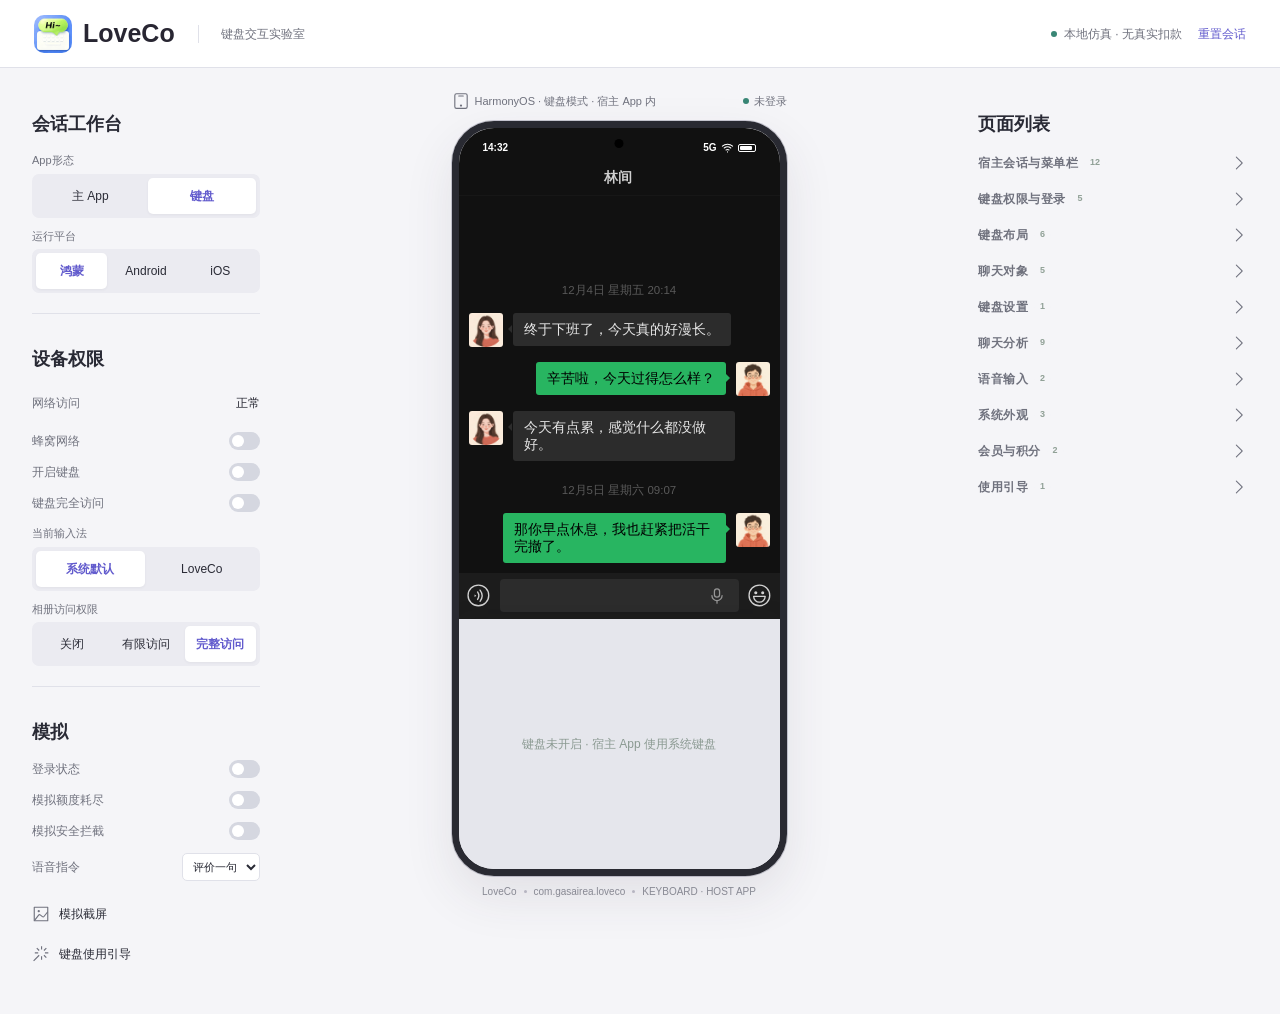
==== commit 01ce5f0d: "新增「键盘使用引导（演示）」：整机覆盖的纯演示假页面（截图→唤出键盘→分析→选回复→发送→庆祝） 新组件 kb-usage-guide（自绘聊天页与键盘、聚光灯遮罩、假分析面板与打字机、彩带庆祝层）+" ====
--- a/index.html
+++ b/index.html
@@ -37,7 +37,9 @@
   <script src="components/shared/kb-login.js"></script>
   <script src="components/shared/kb-legal.js"></script>
   <script src="components/shared/kb-paywall.js"></script>
+  <script src="components/shared/ios-pay-sheet.js"></script>
   <script src="components/shared/kb-keys.js"></script>
+  <script src="components/shared/kb-usage-guide.js"></script>
   <!-- 平台专属组件：同名组件的平台实现优先于共用实现 -->
   <script src="components/harmony/status-bar.js"></script>
   <script src="components/harmony/kb-navbar.js"></script>
--- a/theme.css
+++ b/theme.css
@@ -1564,7 +1564,9 @@
 /* 自动续订说明（照设计图 1:1，只在 iOS 渲染；永久会员那一档整段不出现）：
    浅灰小字、两端对齐，压在协议行下面 —— 同样在首屏之外，要滚动才看得到 */
 .kb-paywall .pw-note { margin: 13px 0 0; font-size: 10px; line-height: 1.75; color: var(--pw-faint); text-align: justify; }
-/* 主按钮：整宽蓝色胶囊（在滚动列内），红色小标悬在右上角、文案随档位变 */
+/* 主按钮：整宽蓝色胶囊（在滚动列内），红色小标悬在右上角、文案随档位变；
+   **整颗持续一闪一闪**（2026-09-28 需求：引导点击 —— 1.4s 一个来回，亮度在 1 ↔ .72 之间脉动、
+   蓝色光晕同步收放；与引导页主按钮的 kg-breathe 同一路做法，这里用亮度闪烁更显眼） */
 .kb-paywall .pw-cta {
   width: 100%;
   height: 38px;
@@ -1574,9 +1576,14 @@
   font-size: 15px;
   font-weight: 650;
   box-shadow: 0 6px 16px #3F66F13D;
+  animation: pw-cta-blink 1.4s ease-in-out infinite;
+}
+@keyframes pw-cta-blink {
+  0%, 100% { opacity: 1; box-shadow: 0 6px 16px #3F66F13D; }
+  50% { opacity: .72; box-shadow: 0 6px 22px #3F66F166; }
 }
 .kb-paywall .pw-cta:hover { background: var(--pw-cta-strong); }
-.kb-paywall .pw-cta:disabled { background: #B9C4F0; box-shadow: none; }
+.kb-paywall .pw-cta:disabled { background: #B9C4F0; box-shadow: none; animation: none; }
 .kb-paywall .pw-cta-tag { right: 10px; top: -8px; height: 16px; padding: 0 5px; background: var(--pw-tag); color: #FFF; font-size: 9px; line-height: 16px; font-weight: 600; }
 /* 极矮窗口（device 视图 <520px 高，键盘只有 210px）：整条再收紧一档，三档卡与按钮都够得着 */
 @media (max-height: 519px) {
@@ -1592,6 +1599,48 @@
   .kb-paywall .pw-cta { height: 35px; margin-top: 24px; font-size: 14px; }
   .kb-paywall .pw-cta-tag { top: -7px; height: 15px; line-height: 15px; }
 }
+/* iOS 系统支付框（ios-pay-sheet 组件）：iOS 上点会员开通层的「立即解锁」就地弹出的**系统级**弹窗
+   （App Store 内购确认，照参考截图）—— 挂在手机根节点上、铺满整个手机屏（含键盘与宿主 App），
+   自成一层皮肤：**固定系统深色外观**（系统弹窗不跟随键盘的浅色 / 深色皮肤）。
+   自上而下：屏幕右上角两行白色提示「Double Click / to Pay」（压在蒙层之上）→ 底部深色 sheet：
+   大标题「App Store」+ 右上角圆形 X → 商品卡（LoveCo 图标 + 档位名 + App 名与「12+」评级 +
+   「In-App Purchase」+ 价格与计费说明）→ 卡外一行「Account: …」→ 底部居中「侧边按钮图形 +
+   Confirm with Side Button」。层级 50：压过按住说话遮罩（40），是手机内的最高层。
+   弹入动画（蒙层淡入 + sheet 从底部滑入）只在打开那一次渲染播放（app.js 用 pickerEnter 挂 .entering）。 */
+.aps-layer { --aps-bg: #1C1C1E; --aps-card: #2C2C2E; --aps-ink: #FFFFFF; --aps-sub: #98989F; color: var(--aps-ink); }
+.aps-scrim { background: #0000007A; }
+.aps-layer.entering .aps-scrim { animation: aps-fade .24s ease-out both; }
+.aps-layer.entering .aps-sheet { animation: aps-up .34s cubic-bezier(.32, .72, 0, 1) both; }
+.aps-layer.entering .aps-hint { animation: aps-fade .5s ease-out .18s both; }
+@keyframes aps-fade { from { opacity: 0; } }
+@keyframes aps-up { from { transform: translateY(100%); } }
+/* 屏幕右上角的两行白色提示（iOS 会把「双击侧边按钮」的提示浮在弹窗上方） */
+.aps-hint { position: absolute; top: 7px; right: 12px; margin: 0; color: #FFF; font-size: 13px; line-height: 1.35; text-align: center; text-shadow: 0 1px 6px #00000066; }
+/* 底部 sheet：占屏幕下方约三分之二（min-height），确认区沉在它底边之上；顶部大圆角 + 向上投影 */
+.aps-sheet { min-height: 66%; padding: 16px 18px 20px; border-radius: 18px 18px 0 0; background: var(--aps-bg); box-shadow: 0 -16px 44px #00000073; }
+.aps-title { margin: 0; font-size: 24px; font-weight: 700; letter-spacing: .2px; }
+.aps-close { width: 32px; height: 32px; border-radius: 50%; background: #3A3A3C; color: #FFF; }
+.aps-close:hover { background: #48484A; }
+.aps-close svg { width: 15px; height: 15px; }
+/* 商品卡：图标 + 档位名 / App 名与评级 / In-App Purchase，下半是价格与计费说明 */
+.aps-card { margin-top: 14px; padding: 14px; border-radius: 14px; background: var(--aps-card); }
+.aps-item { gap: 12px; }
+.aps-icon { width: 52px; height: 52px; border-radius: 12px; }
+.aps-name { font-size: 16px; font-weight: 600; line-height: 1.3; }
+.aps-sub { margin: 3px 0 0; font-size: 12px; line-height: 1.4; color: var(--aps-sub); }
+.aps-rating { margin-left: 5px; padding: 0 3px; border: 1px solid currentColor; border-radius: 3px; font-size: 9.5px; font-style: normal; line-height: 1.4; }
+.aps-price { margin: 14px 0 0; font-size: 19px; font-weight: 600; }
+.aps-charge { margin: 2px 0 0; font-size: 12px; color: var(--aps-sub); }
+.aps-account { margin: 18px 0 0; font-size: 12px; color: var(--aps-sub); }
+/* 确认区：沉在 sheet 底部（margin-top:auto 吃掉余高），点它 = 确认支付（真机是双击侧边按钮） */
+.aps-confirm { margin-top: auto; padding: 22px 0 4px; color: var(--aps-sub); }
+.aps-confirm:hover .aps-side { transform: scale(1.04); }
+.aps-side { width: 46px; height: 46px; transition: transform .16s ease-out; }
+/* 侧边按钮图形按容器铺满 —— 这条必须写在 theme.css：styles.css 在 base layer，
+   会被无分层的全局 `svg { width: var(--lc-icon-size) }` 压过（骨架里写同义规则不生效） */
+.aps-side svg { display: block; width: 100%; height: 100%; }
+.aps-confirm-text { margin-top: 7px; font-size: 13px; }
+.aps-confirm:disabled { opacity: .6; cursor: default; }
 /* —— 登录层 / 会员开通层 / 键盘内协议正文页在主 App 里的适配 ——
    同一套结构在键盘形态里按「一条键盘那么高的横带」紧凑排布（见上面的 .kb-login / .kb-paywall /
    .kb-legal 规则），主 App 里铺满整个正文区（.app-shell，含底部 Tab 栏）会显得元素全挤在顶部 ——
@@ -1603,6 +1652,22 @@
 .app-phone .kb-login.sms .kbl-primary { margin: 16px 0 0; }
 .app-phone .kb-login.sms .kbl-consent { margin: 10px 0 0; }
 .app-phone .kb-paywall .pw-body { padding: 32px 20px 18px; }
+/* 完全访问引导层在主 App 里的适配（2026-09-28 起：主 App 的状态检查链也会弹出这一层）：
+   同一层铺满整个正文区（.app-shell，含底部 Tab 栏）；键盘形态那套紧凑尺寸是按 250px 的一条
+   横带排的，整屏里会显得过小 —— 元素整体放大一档（与 .kb-login 的主 App 适配同一路思路）；
+   键盘底栏不渲染（组件按形态去掉，见 kb-full-access.js），主体整块在顶条与底边之间居中。 */
+.app-phone .kb-full-access .kfa-body { padding: 0 22px 18px; }
+.app-phone .kb-full-access .kfa-title { margin-bottom: 12px; font-size: 15px; }
+.app-phone .kb-full-access .kfa-shot { width: 240px; padding: 12px 0; border-radius: 14px; }
+.app-phone .kb-full-access .kfa-screen { width: 152px; height: 96px; }
+.app-phone .kb-full-access .kfa-row { height: 17px; font-size: 8.5px; }
+.app-phone .kb-full-access .kfa-ico { width: 10px; height: 10px; }
+.app-phone .kb-full-access .kfa-nav { height: 16px; font-size: 8.5px; }
+.app-phone .kb-full-access .kfa-card .kfa-row { height: 16px; font-size: 8.5px; }
+.app-phone .kb-full-access .kfa-note { font-size: 7px; }
+.app-phone .kb-full-access .kfa-toggle { width: 18px; height: 11px; }
+.app-phone .kb-full-access .kfa-toggle:after { width: 9px; height: 9px; margin-top: -4.5px; }
+.app-phone .kb-full-access .kfa-primary { height: 38px; margin-top: 12px; font-size: 15px; border-radius: 12px; }
 /* 键盘完全访问引导页（kb-full-access 组件）：键盘区域内的整页覆盖层 —— 键盘被唤起时的第一道检查
    （app.js 的 checkKbEntry：先完全访问、后登录），没有权限就从下往上弹出这一层（复用选图面板的
    picker-up）。**面板就是常规键盘那一块**（不额外拉高键盘），自上而下：浅色顶条（**只有右上角一枚
@@ -2192,24 +2257,17 @@
   html[data-view="device"] .kb-partner-editor .pe-field select { min-height: 30px; padding: 4px 9px; font-size: 12px; border-radius: 7px; }
 }
 
-/* ---- 主 App「开启键盘」引导流程（2026-09-27，鸿蒙版；安卓 / iOS 待后续需求）----
-   三块整页（无底部 Tab）：引导页（紫蓝）/ 模拟鸿蒙设置页与 LoveCo 详情页（深色），
-   外加启动闸门的两块提示页（检查中 / 网络不可用，用主 App 常规浅色皮肤）。
-   整页皮肤连着状态栏一起换底色：手机根元素上的 .guide-purple / .guide-dark 由 renderApp 挂。 */
+/* ---- 主 App「开启键盘」引导流程（2026-09-27，鸿蒙版；安卓 / iOS 已按需求补入）----
+   整页（无底部 Tab）：引导页（紫蓝）/ 模拟系统设置页与详情页（鸿蒙 · iOS 深色、
+   安卓设置页浅色）。整页皮肤连着状态栏一起换底色：手机根元素上的
+   .guide-purple / .guide-dark / .guide-light 由 renderApp 挂。 */
 .app-phone.guide-purple { background: #5B68F5; }
 .app-phone.guide-dark { background: #0B0B0C; }
+.app-phone.guide-light { background: #F2F2F6; }
 .app-phone.guide-purple > .statusbar { background: #5B68F5; color: #fff; }
 .app-phone.guide-dark > .statusbar { background: #0B0B0C; color: #fff; }
-.app-phone.guide-purple .app-main, .app-phone.guide-dark .app-main { width: 100%; padding: 0; }
-
-/* 启动闸门：检查中（转圈）/ 网络不可用（图标 + 重试），居中排版 */
-.app-gate { min-height: 64vh; display: flex; flex-direction: column; align-items: center; justify-content: center; gap: 6px; text-align: center; }
-.app-gate-spinner { width: 28px; height: 28px; border-radius: 50%; border: 3px solid var(--lc-accent-soft); border-top-color: var(--lc-accent-strong); animation: kg-spin 0.9s linear infinite; }
-@keyframes kg-spin { to { transform: rotate(360deg); } }
-.app-gate-icon svg { width: 42px; height: 42px; color: var(--lc-muted); }
-.app-gate-title { margin-top: 10px; font-size: 15px; font-weight: 600; }
-.app-gate-hint { font-size: 12px; color: var(--lc-muted); }
-.app-gate-retry { margin-top: 18px; min-height: 38px; padding: 0 30px; border-radius: 19px; border: 0; background: var(--lc-accent-strong); color: #fff; font-size: 13.5px; font-weight: 600; cursor: pointer; }
+.app-phone.guide-light > .statusbar { background: #F2F2F6; color: #191919; }
+.app-phone.guide-purple .app-main, .app-phone.guide-dark .app-main, .app-phone.guide-light .app-main { width: 100%; padding: 0; }
 
 /* 引导页（紫蓝整页）：白圆角大卡播演示动画 + 一行说明 + 黑胶囊按钮（一至两颗）。
    元素**整体上下居中**（2026-09-27 按其反馈调，此前挤在顶部、下面一大片留白）：
@@ -2217,7 +2275,10 @@
    按钮颗数按平台分叉：鸿蒙 / iOS 一颗（「启用LoveCo输入法」）；**安卓两颗**（2026-09-27 起）——
    「第一步 启用LoveCo输入法」＋「第二步 切换到LoveCo输入法」。两颗同款黑胶囊，但状态互斥：
    轮到哪一步哪一颗才亮（kg-breathe 呼吸 + 黑底），没轮到的那颗走 :disabled ——
-   置灰、不呼吸、不可点（第一步做完就轮到第二步，两步都完成即离开引导页） */
+   置灰、不呼吸、不可点（第一步做完就轮到第二步，两步都完成即离开引导页）。
+   **安卓第二步（键盘已启用）没有演示卡与说明**（2026-09-28 需求去掉视频框，见 appGuideHome）：
+   那一步页面上只剩两颗按钮，操作提示在键盘切换悬浮窗的弹框里（.ie-hint）。
+   原第二步的空占位卡规则（.kb-guide-video-empty）随之删除。 */
 .kb-guide-page { min-height: 100%; background: #5B68F5; color: #fff; padding: 22px 16px; display: flex; flex-direction: column; justify-content: center; }
 .kb-guide-video-card { border-radius: 20px; overflow: hidden; background: #fff; box-shadow: 0 12px 32px rgba(16, 16, 84, 0.28); }
 .kb-guide-video-card video { display: block; width: 100%; }
@@ -2264,10 +2325,251 @@
 .hz-switch.on i { left: 23px; }
 .hz-row-late { animation: kg-fadein 0.25s ease; }
 @keyframes kg-fadein { from { opacity: 0; transform: translateY(4px); } to { opacity: 1; } }
-/* 左下角视频悬浮窗（画中画）：同一支演示视频缩成小窗循环播；启用后浮现绿色对勾与返回提示 */
+/* 左下角视频悬浮窗（画中画）：同一支演示视频缩成小窗**只播一次、不循环**（2026-09-28 需求，
+   播完停在末帧）；启用后浮现绿色对勾与返回提示 */
 .hz-pip { position: absolute; left: 12px; bottom: 18px; width: 118px; padding: 0; border: 0; border-radius: 14px; overflow: hidden; background: #F4F6F8; box-shadow: 0 10px 26px rgba(0, 0, 0, 0.5); }
 .hz-pip video { display: block; width: 100%; }
 .hz-pip.done { cursor: pointer; }
 .hz-pip .hz-pip-check { position: absolute; left: 50%; bottom: 17px; transform: translateX(-50%); width: 21px; height: 21px; border-radius: 50%; background: #34C759; color: #fff; display: flex; align-items: center; justify-content: center; }
 .hz-pip .hz-pip-check svg { width: 11px; height: 11px; }
 .hz-pip .hz-pip-caption { position: absolute; left: 0; right: 0; bottom: 3px; font-size: 8px; color: #6B7280; text-align: center; }
+
+/* ---- 模拟 iOS 设置里的「LoveCo 键盘」页（2026-09-28，主 App「开启键盘」引导流程的 iOS 版设置页）----
+   iOS 的键盘设置按 App 分组，与鸿蒙那套「输入法」页不是一回事：顶部一条导航条（蓝色「‹ App」
+   返回 + 居中标题「LoveCo 键盘」），正文两组圆角卡片（#1C1C1E、行高 44px、分隔线自图标右侧起）
+   + 卡下一段灰色页脚说明，整页深色（底色沿用 .hz-page 的 #0B0B0C，与状态栏连成一片）。
+   与鸿蒙版同处一条链路：只有「键盘」行可点（进 LoveCo 详情页）、左下角同一颗视频悬浮窗（.hz-pip）。
+   按需求不渲染设计图里的「从其他 App 粘贴」分组；设计图里的 lovekey 字样全部改 LoveCo。
+   底部留出一条悬浮窗那么高的空档（108px）：这一页比鸿蒙那两页长，页脚说明的末几行不能压在
+   悬浮窗底下（悬浮窗钉在页面左下角，滚到底时正好落在这条空档里）。 */
+.ios-set-page { padding: 0 0 108px; }
+.ios-set-nav { position: relative; display: flex; align-items: center; min-height: 46px; padding: 0 12px; }
+.ios-set-back { display: inline-flex; align-items: center; gap: 4px; padding: 0; border: 0; background: none; color: #0A84FF; font-size: 17px; cursor: pointer; }
+/* 「‹」：两段 2.4px 描边折角（iOS 导航条那枚细箭头，颜色随文字） */
+.ios-set-back .ios-set-chev { width: 8px; height: 8px; border-left: 2.4px solid currentColor; border-bottom: 2.4px solid currentColor; border-radius: 1px; transform: rotate(45deg) translate(1px, -1px); }
+.ios-set-nav h1 { position: absolute; left: 50%; transform: translateX(-50%); font-size: 17px; font-weight: 600; }
+.ios-set-label { margin: 22px 16px 7px; font-size: 13px; color: #8E8E93; }
+.ios-set-card { margin: 0 16px; border-radius: 10px; background: #1C1C1E; overflow: hidden; }
+.ios-set-row { position: relative; display: flex; align-items: center; gap: 12px; width: 100%; min-height: 44px; padding: 7px 16px; text-align: left; }
+/* 分隔线不顶到左边缘：自图标右侧起（16 padding + 29 图标 + 12 间距 = 57px），与 iOS 一致 */
+.ios-set-row + .ios-set-row::before { content: ''; position: absolute; left: 57px; right: 0; top: 0; height: 1px; background: #38383A; }
+.ios-set-row.as-button { border: 0; background: none; color: inherit; font: inherit; cursor: pointer; }
+.ios-set-row.as-button:active { background: #2C2C2E; }
+/* 行首的彩色小图标：29px 圆角方块（搜索 / 键盘灰底、通知红底、无线数据绿底、语言蓝底圆、照片白底
+   彩色风车、Siri 深底彩色光球），图形一律白色（照片的风车自带颜色） */
+.ios-set-ic { position: relative; flex: 0 0 auto; display: flex; align-items: center; justify-content: center; width: 29px; height: 29px; border-radius: 7px; overflow: hidden; background: #636366; color: #fff; }
+.ios-set-ic svg { width: 19px; height: 19px; }
+.ios-set-ic.photos { background: #fff; }
+.ios-set-ic.photos svg { width: 27px; height: 27px; }
+.ios-set-ic.siri { background: #0A0A0C; }
+.ios-set-ic.siri::before { content: ''; position: absolute; inset: 14%; border-radius: 50%; background: conic-gradient(from 210deg, #57B0FF, #8A5CF6, #FF5FA2, #FFC46B, #57B0FF); filter: blur(2.5px); opacity: .92; }
+.ios-set-ic.notify { background: #FF3B30; }
+.ios-set-ic.cell { background: #34C759; }
+.ios-set-ic.lang { border-radius: 50%; background: #007AFF; }
+.ios-set-main { display: flex; flex-direction: column; gap: 2px; min-width: 0; }
+.ios-set-name { font-size: 17px; color: #F2F2F5; }
+.ios-set-sub { font-size: 12px; color: #8E8E93; }
+.ios-set-value { margin-left: auto; font-size: 17px; color: #8E8E93; }
+.ios-set-row .chev { display: inline-flex; margin-left: auto; color: #5A5A5F; }
+.ios-set-row .chev svg { width: 13px; height: 13px; }
+/* 值在右时值贴右边、折角跟在它后面（两处都写了 margin-left auto 会平分空隙，这里把折角收回） */
+.ios-set-value + .chev { margin-left: 8px; }
+/* iOS 开关（键盘权限页那两颗，50×30 绿底白钮，关着时深灰底）：与鸿蒙那页的蓝开关是两套皮肤 */
+.ios-set-switch { position: relative; flex: 0 0 auto; margin-left: auto; width: 50px; height: 30px; padding: 0; border: 0; border-radius: 15px; background: #39393D; cursor: pointer; transition: background 0.2s; }
+.ios-set-switch i { position: absolute; top: 2px; left: 2px; width: 26px; height: 26px; border-radius: 50%; background: #FFF; box-shadow: 0 2px 5px #00000040; transition: left 0.2s; }
+.ios-set-switch.on { background: #34C759; }
+.ios-set-switch.on i { left: 22px; }
+/* 键盘权限页那张卡：贴着导航条下来（不挂分组小标题），分隔线只缩进 16px（与卡片内容左间距齐，
+   见设计图；设置页那几张的分隔线是缩到图标右侧的 57px） */
+.ios-set-card.lead { margin-top: 26px; }
+.ios-set-card.sep-lead .ios-set-row + .ios-set-row::before { left: 16px; }
+/* 页脚说明：一段灰色小字，其中 ❶❷ 两条是带圈数字的悬空缩进列表（换行不钻到数字下面、两条靠得更近） */
+.ios-set-note { display: flex; flex-direction: column; gap: 9px; margin: 22px 16px 0; font-size: 13px; line-height: 1.5; color: #8E8E93; }
+.ios-set-note p { margin: 0; }
+.ios-set-note-line { display: flex; gap: 6px; }
+.ios-set-note-line + .ios-set-note-line { margin-top: -3px; }
+.ios-set-num { flex: 0 0 auto; display: flex; align-items: center; justify-content: center; width: 15px; height: 15px; margin-top: 2.5px; border-radius: 50%; background: #E8E8ED; color: #1C1C1E; font-size: 10px; font-style: normal; font-weight: 700; }
+
+/* ---- 模拟安卓（小米 HyperOS 风格）系统「设置 › 输入法」页（2026-09-28，主 App「开启键盘」引导流程的安卓版设置页）----
+   与鸿蒙 / iOS 两版都不同：浅灰底（#F2F2F6）+ 白色圆角卡片 + 两段灰色分组标题。
+   分组 ①「官方输入法」只留「讯飞输入法」（静态展示，开关不参与任何状态）；
+   分组 ②「其他输入法」只放「LoveCo 输入法」—— 右侧开关默认关、即 permissions.kbEnabled
+   （按需求「暂不做切换」：开关只管启用，「切换到 LoveCo 输入法」的落点待后续需求）。
+   整页浅色，状态栏连着一起转浅（.app-phone.guide-light 由 renderApp 挂，见上方引导流程区块）。 */
+.mi-page { background: #F2F2F6; color: #191919; padding: 0 0 26px; }
+.mi-top { display: flex; flex-direction: column; gap: 2px; padding: 6px 8px 10px; }
+.mi-back { width: 40px; height: 40px; border: 0; border-radius: 50%; background: none; color: #191919; display: flex; align-items: center; justify-content: center; cursor: pointer; }
+.mi-back svg { width: 19px; height: 19px; }
+.mi-top h1 { font-size: 27px; font-weight: 700; padding: 0 12px; letter-spacing: 0.3px; }
+.mi-label { margin: 14px 20px 8px; font-size: 13px; color: #8C8C92; }
+.mi-card { margin: 0 10px; border-radius: 16px; background: #fff; overflow: hidden; }
+.mi-card + .mi-label { margin-top: 22px; }
+.mi-row { display: flex; align-items: center; gap: 12px; min-height: 62px; padding: 8px 14px; }
+.mi-ic { flex: 0 0 auto; width: 40px; height: 40px; }
+/* 讯飞：蓝底圆形 + 白色 iFLY 斜体字样（按截图那枚标画）；LoveCo：设计给的方形图标（自带蓝底） */
+.mi-ifly { display: flex; align-items: center; justify-content: center; border-radius: 50%; background: #1677FF; color: #fff; font-size: 10.5px; font-weight: 800; font-style: italic; letter-spacing: 0.2px; }
+.mi-app { display: block; border-radius: 12px; object-fit: cover; }
+.mi-main { display: flex; flex-direction: column; gap: 2px; min-width: 0; }
+.mi-name { font-size: 16px; color: #191919; }
+.mi-sub { font-size: 12px; color: #9A9AA0; }
+/* MIUI 式开关（蓝底白钮，45×26）：.is-static 那颗（讯飞）不可点、是纯状态展示 */
+.mi-switch { position: relative; flex: 0 0 auto; margin-left: auto; width: 45px; height: 26px; padding: 0; border: 0; border-radius: 13px; background: #DCDCE0; cursor: pointer; transition: background 0.2s; }
+.mi-switch i { position: absolute; top: 3px; left: 3px; width: 20px; height: 20px; border-radius: 50%; background: #fff; box-shadow: 0 1px 3px rgba(0, 0, 0, 0.18); transition: left 0.2s; }
+.mi-switch.on { background: #3482FF; }
+.mi-switch.on i { left: 22px; }
+.mi-switch.is-static { cursor: default; }
+/* 左下角视频悬浮窗落在浅色页上：投影比深色页淡一档（安卓引导的模拟设置页已不渲染悬浮窗，
+   见 appGuideSettingsAndroid —— 这条规则留给别的浅色页/后续复用） */
+.mi-page .hz-pip { box-shadow: 0 10px 26px rgba(38, 33, 50, 0.22); }
+
+/* ---- 键盘切换悬浮窗（2026-09-28，安卓引导第二步的落点）----
+   仿真安卓系统「点键盘上的切换输入法按钮」弹出的输入法选择器（设计截图那一张）：
+   屏幕底部一张白色抽屉 + 一层半透明遮罩，抽屉固定浅色（不跟随引导页的紫蓝皮肤）。
+   抽屉内自上而下：**顶部一行提示**（深色小字「选择 LoveCo 输入法」—— 2026-09-28 需求：
+   引导第二步不再放演示视频卡与卡下说明，那句指路话挪进这一层）+ 按输入法分组：
+   灰色组名 + 语言行（整宽按钮，高 60px、圆角 16px、17px 字）；
+   当前输入法那一行铺淡紫底 + 右侧深色对勾（截图里选中的是 LoveCo）。
+   遮罩与抽屉是**兄弟节点**（不是父子）：所有 [data-action] 各自挂 click 监听，
+   嵌套会让一次点击同时触发内外两个动作。层级 19：压在各覆盖层（完全访问 18）之上。 */
+.ie-layer { position: absolute; inset: 0; z-index: 19; display: flex; flex-direction: column; justify-content: flex-end; }
+.ie-scrim { position: absolute; inset: 0; background: rgba(12, 10, 26, 0.16); }
+.ie-sheet { position: relative; background: #fff; color: #191919; border-radius: 22px 22px 0 0; padding: 6px 12px 22px; box-shadow: 0 -8px 26px rgba(20, 16, 40, 0.2); animation: picker-up 0.28s cubic-bezier(.32, .72, 0, 1) both; }
+.ie-hint { margin: 14px 8px 0; font-size: 13.5px; font-weight: 600; color: #191919; }
+.ie-group { margin: 12px 8px 5px; font-size: 12.5px; color: #8C8C92; }
+.ie-row { display: flex; align-items: center; justify-content: space-between; width: 100%; min-height: 60px; padding: 0 18px; border: 0; border-radius: 16px; background: none; color: #191919; font-size: 17px; text-align: left; cursor: pointer; }
+.ie-row.on { background: #EBDFF9; font-weight: 600; }
+.ie-row .ie-check { display: flex; }
+.ie-row .ie-check svg { width: 17px; height: 17px; }
+.ie-sep { height: 1px; margin: 10px 8px 0; background: #E7E7EB; }
+
+/* ---- 「切换到 LoveCo 键盘」页（2026-09-28，iOS / 鸿蒙「开启键盘」引导的第二步）----
+   整页白底（状态栏一起转白，`.guide-white` 由 renderApp 挂），自上而下三段：
+   ① 循环播放的演示动画（素材未到，先摆占位卡）；② LoveCo 页面的输入框（进来就是激活态）；
+   ③ **当前正在使用的键盘**（高 = --lc-keyboard-height —— 与真实键盘同高，换键盘时页面不跳）：
+      系统英文键盘（.kbsw-sys，1:1 照设计截图用 CSS 画）或 LoveCo 键盘（.kbsw-loveco，
+      直接把项目里的真键盘摆进来当预览）。
+   长按地球弹出的键盘选择器（.kbsw-picker）盖在整页之上（一层半透明遮罩）。
+   所有类名统一用 kbsw- 前缀（页面内部自成一体的皮肤，不进通用令牌体系）。 */
+.app-phone.guide-white { background: #FFFFFF; }
+.app-phone.guide-white > .statusbar { background: #FFFFFF; color: #191919; }
+.app-phone.guide-white .app-main { width: 100%; padding: 0; }
+.kbsw-page { position: relative; height: 100%; display: flex; flex-direction: column; background: #fff; color: #191919; }
+/* ① 演示视频：占满输入框以上的整块余高（占位卡与素材到位后的 video 同一块位置） */
+.kbsw-video { flex: 1 1 auto; min-height: 0; display: flex; padding: 12px 12px 8px; }
+.kbsw-video-card { flex: 1; display: flex; flex-direction: column; align-items: center; justify-content: center; gap: 7px; border: 1px solid #ECECF2; border-radius: 14px; background: #F4F4F8; color: #A0A0AC; text-align: center; }
+.kbsw-video-card svg { width: 26px; height: 26px; }
+.kbsw-video-card strong { font-size: 12.5px; font-weight: 600; color: #8A8A96; }
+.kbsw-video-card span { font-size: 10.5px; }
+/* ② LoveCo 页面的输入框：整宽、白底 + 浅灰描边 + 一层淡投影；进来由 app.js 聚焦（激活态） */
+.kbsw-input-row { flex: 0 0 auto; padding: 4px 12px 10px; }
+.kbsw-input { width: 100%; height: 38px; padding: 0 12px; border: 1px solid #E6E6EE; border-radius: 10px; background: #fff; color: #1B1B24; font-size: 14px; box-shadow: 0 1px 2px #2621320D; caret-color: #1B1B24; }
+.kbsw-input::placeholder { color: #B4B4BF; }
+.kbsw-input:focus { outline: none; border-color: #D9D9E4; }
+/* ③ 键盘区：与真实键盘同高（切换键盘时页面不跳），选择器与完成胶囊都定位在这一块里 */
+.kbsw-kb { position: relative; flex: 0 0 auto; height: var(--lc-keyboard-height); }
+/* 系统英文键盘：iOS 浅色外观（键盘底 #D3D6DD、白键、灰色功能键、done 蓝底白字），
+   自上而下候选词行 + qwerty 三排 + 123 / space / done + 地球 / 提示胶囊 / 麦克风 —— 五行等分键区 */
+.kbsw-sys { height: 100%; display: flex; flex-direction: column; padding: 0 3px 4px; background: #D3D6DD; }
+.kbsw-suggest { flex: 0 0 38px; display: flex; margin: 0 -3px; background: #fff; border-bottom: 1px solid #C7CAD2; }
+.kbsw-suggest span { flex: 1; display: flex; align-items: center; justify-content: center; font-size: 15px; color: #17181D; }
+.kbsw-suggest span + span { border-left: 1px solid #D8DAE1; }
+.kbsw-row { flex: 1 1 0; min-height: 0; display: flex; gap: 6px; padding-top: 6px; }
+.kbsw-inset { padding-left: 17px; padding-right: 17px; }
+.kbsw-key { flex: 1 1 0; min-width: 0; display: flex; align-items: center; justify-content: center; border-radius: 5px; background: #fff; color: #17181D; font-size: 15px; box-shadow: 0 1px 0 #A9ADB7; }
+.kbsw-key svg { width: 17px; height: 17px; }
+.kbsw-func { flex: 1.5 1 0; background: #AEB3BD; color: #fff; box-shadow: 0 1px 0 #8E939D; }
+.kbsw-space { flex: 4.6 1 0; font-size: 14px; }
+.kbsw-go { flex: 1.6 1 0; background: #3D7BF7; color: #fff; box-shadow: 0 1px 0 #2F63CE; font-size: 14px; }
+/* 底行：地球（唯一可交互的键 —— 长按弹键盘选择器）+ 提示气泡（尾巴指着地球，静态不闪）+ 麦克风 */
+.kbsw-globe, .kbsw-mic { flex: 0 0 34px; display: flex; align-items: center; justify-content: center; padding: 0; border: 0; background: none; color: #4A4C55; }
+.kbsw-globe { cursor: pointer; border-radius: 7px; touch-action: none; }
+.kbsw-globe:hover { background: #C4C8D1; }
+.kbsw-globe svg, .kbsw-mic svg { width: 22px; height: 22px; fill: none; stroke: currentColor; }
+/* 提示**对话气泡**（2026-09-28 按设计截图改）：蓝紫底白字，圆角 12px；左侧中间一枚三角形小尾巴
+   指着地球（::before 的 border 三角形，颜色与气泡底一致）；**不再一闪一闪**（去掉原来的呼吸动画） */
+.kbsw-hint { position: relative; flex: 1 1 auto; display: flex; align-items: center; justify-content: center; gap: 5px; margin: 0 8px 0 6px; border-radius: 12px; background: #5867F0; color: #fff; font-size: 12px; font-weight: 600; box-shadow: 0 2px 7px #4B57D933; }
+.kbsw-hint::before { content: ''; position: absolute; left: -5px; top: 50%; margin-top: -6px; border: 6px solid transparent; border-left: 0; border-right-color: #5867F0; }
+.kbsw-hint i, .kbsw-hint svg { display: flex; width: 14px; height: 14px; }
+.kbsw-hint svg { fill: none; stroke: currentColor; }
+@keyframes kbsw-breathe {
+  0%, 100% { transform: scale(1); }
+  50% { transform: scale(1.035); }
+}
+/* LoveCo 键盘（已切换形态）：真键盘组件直接摆进来当预览 —— 高度沿用 --lc-keyboard-height；
+   键区与菜单栏只是「图片」（关掉指针事件），底栏那颗地球仍在（点它打开键盘选择器，见 bindKbSwitchPage） */
+.kbsw-loveco { height: 100%; }
+.kbsw-loveco .keyboard { height: 100%; }
+.kbsw-loveco .kb-toolbar, .kbsw-loveco .kb-body { pointer-events: none; }
+/* 完成胶囊（切到 LoveCo 后浮在键盘底栏中间）：引导页主按钮同款黑胶囊 + 呼吸动画 */
+.kbsw-done { position: absolute; left: 0; right: 0; bottom: 5px; margin: 0 auto; width: fit-content; display: flex; align-items: center; gap: 6px; min-height: 26px; padding: 0 16px; border: 0; border-radius: 999px; background: #0C0C10; color: #fff; font-size: 12.5px; font-weight: 600; cursor: pointer; box-shadow: 0 4px 12px #0C0C1040; animation: kbsw-breathe 1.6s ease-in-out infinite; }
+.kbsw-done svg { width: 13px; height: 13px; }
+/* 键盘选择器（长按地球弹出，设计截图 2）：整页一层半透明遮罩 + 白色圆角面板贴在键盘左上方
+   （面板底边落在键盘底行上沿：--lc-keyboard-height 减掉底行那一档 ≈ 46px），从下往上弹出 */
+.kbsw-picker-layer { position: absolute; inset: 0; z-index: 6; }
+.kbsw-scrim { position: absolute; inset: 0; background: rgba(12, 10, 26, 0.18); }
+.kbsw-picker { position: absolute; left: 8px; bottom: calc(var(--lc-keyboard-height) - 46px); width: 208px; padding: 6px 6px 8px; border-radius: 14px; background: #fff; color: #191919; box-shadow: 0 14px 34px rgba(20, 16, 40, 0.28); animation: picker-up 0.24s cubic-bezier(.32, .72, 0, 1) both; }
+.kbsw-prow { display: flex; align-items: center; justify-content: space-between; width: 100%; min-height: 44px; padding: 0 12px; border: 0; border-radius: 8px; background: none; color: #191919; font-size: 15px; text-align: left; cursor: pointer; }
+.kbsw-prow:hover { background: #F2F2F6; }
+.kbsw-prow.on { font-weight: 600; }
+.kbsw-prow .kbsw-check { display: flex; color: #191919; }
+.kbsw-prow .kbsw-check svg { width: 16px; height: 16px; }
+.kbsw-more { min-height: 42px; }
+.kbsw-sep { height: 1px; margin: 4px 8px; background: #E7E7EB; }
+/* 面板底部两枚装饰小图形（切换键盘 / 键盘设置，无动作）——按设计截图保留 */
+.kbsw-picons { display: flex; gap: 10px; margin: 8px 8px 0; padding-top: 8px; border-top: 1px solid #E7E7EB; color: #6B6B75; }
+.kbsw-picons span { display: flex; }
+.kbsw-picons svg { width: 16px; height: 16px; fill: none; stroke: currentColor; }
+/* ---- 键盘使用引导（骨架在 styles.css，组件见 components/shared/kb-usage-guide.js）----
+   整层固定深色 —— 演的就是宿主会话那一屏（微信深色场景），不跟随键盘的浅色 / 深色外观：
+   底色与文字取宿主会话那套 --wx-* 变量（定义在 .phone.host-wechat 上，聊天页与键盘也都
+   直接用它们自己的皮肤类，这里只补演示层自己的几块）。 */
+.kb-usage-guide { background: var(--wx-bg); color: var(--wx-received-ink); }
+.gx-body { background: var(--wx-bg); }
+.gx-chat { background: var(--wx-bg); }
+/* 消息从顶部开始排（与参考截图一致；宿主会话本体仍是贴底的 .wx-chat 那一套）——
+   内容不满一屏时停在顶部，超出后由 app.js 滚到最新一条 */
+.kb-usage-guide .gx-chat > :first-child { margin-top: 0; }
+.gx-field-text { color: var(--wx-received-ink); }
+/* 键盘高度：按步骤展开（kb 那步从 0 长到常规高）/ 拉高到面板高（scan / stream / pick）/
+   回落（send 从面板高收回常规高）。动画从「上一态的兑现高度」出发、用 px 变量插值
+   （--gx-kb-panel-h 由 app.js 实测写入），且每一步都是新 DOM —— 动画正好随步骤切换重播。 */
+.kb-usage-guide[data-step="kb"] .gx-kb { height: var(--lc-keyboard-height); animation: gx-kb-up .34s cubic-bezier(.32, .72, .33, 1); }
+.kb-usage-guide[data-step="thumb"] .gx-kb { height: var(--lc-keyboard-height); }
+.kb-usage-guide[data-step="scan"] .gx-kb,
+.kb-usage-guide[data-step="stream"] .gx-kb,
+.kb-usage-guide[data-step="pick"] .gx-kb { height: var(--gx-kb-panel-h, 520px); }
+.kb-usage-guide[data-step="send"] .gx-kb { height: var(--lc-keyboard-height); animation: gx-kb-drop .34s cubic-bezier(.32, .72, .33, 1); }
+.kb-usage-guide[data-step="win"] .gx-kb { height: var(--lc-keyboard-height); }
+@keyframes gx-kb-up { from { height: 0; } }
+@keyframes gx-kb-drop { from { height: var(--gx-kb-panel-h, 520px); } }
+/* 键盘区域里的两块整页层（扫描过渡 / 聊天分析面板）：复用真面板的皮肤，滑入也同一套 */
+.kb-usage-guide .kb-scan, .kb-usage-guide .kb-chat-analysis { animation: gx-sheet-in .34s cubic-bezier(.32, .72, .33, 1); }
+@keyframes gx-sheet-in { from { transform: translateY(100%); } }
+/* 截图白闪：亮起后快速淡出（与「模拟截屏」的 .shot-flash 同一种观感） */
+.gx-flash { animation: gx-flash-out .42s ease-out both; }
+@keyframes gx-flash-out { from { opacity: .92; } to { opacity: 0; } }
+/* 高亮框：框外的半透明黑由 box-shadow 铺满整层（聚光灯，框内透出下层内容），
+   框缘一圈淡紫呼吸描边 */
+.gx-spot { box-shadow: 0 0 0 200vmax rgba(0, 0, 0, .62); }
+.gx-spot:after { box-shadow: 0 0 18px rgba(92, 124, 240, .55); animation: gx-spot-breath 1.5s ease-in-out infinite; }
+@keyframes gx-spot-breath { 0%, 100% { opacity: .55; } 50% { opacity: 1; } }
+/* 「高亮移到发送键」那一步：高亮框从上方滑入落位（其余步都是就地出现） */
+.kb-usage-guide[data-step="send"] .gx-spot { animation: gx-spot-in .42s cubic-bezier(.3, 1.2, .4, 1); }
+@keyframes gx-spot-in { from { transform: translateY(-140px); opacity: 0; } }
+/* 提示块：蓝色笔刷（四个角的圆角各不相同 + 轻旋转做手绘感）白字加粗，整块轻浮动；
+   提示块与高亮框同一条动作（点提示也能推进） */
+.gx-tip-face { filter: drop-shadow(0 6px 14px rgba(0, 0, 0, .45)); }
+.gx-tip-text { color: #fff; background: linear-gradient(135deg, #4C7DF0, #3355E8); border-radius: 16px 20px 15px 19px / 19px 15px 20px 16px; box-shadow: 0 8px 22px rgba(50, 85, 232, .45); animation: gx-tip-bob 1.6s ease-in-out infinite; }
+@keyframes gx-tip-bob { 0%, 100% { transform: rotate(-2deg) translateY(0); } 50% { transform: rotate(-2deg) translateY(-5px); } }
+/* 庆祝层（win）：键盘与聊天被压暗，彩带从上往下飘、「哇！你好棒呀」弹入、胶囊按钮浮起 */
+.gx-win { background: rgba(10, 10, 14, .55); }
+.gx-win-title { color: #fff; text-shadow: 0 4px 18px rgba(0, 0, 0, .55); animation: gx-win-pop .5s cubic-bezier(.2, 1.4, .4, 1) both; }
+@keyframes gx-win-pop { from { transform: scale(.6); opacity: 0; } to { transform: scale(1); opacity: 1; } }
+.gx-win-btn { color: #fff; background: linear-gradient(135deg, #6C8CF5, #4457E8); box-shadow: 0 12px 30px rgba(60, 90, 240, .45); animation: gx-win-rise .5s ease-out .12s both; }
+@keyframes gx-win-rise { from { transform: translateY(16px); opacity: 0; } to { transform: translateY(0); opacity: 1; } }
+.gx-confetti i { opacity: .95; animation: gx-fall var(--dur, 2.6s) linear var(--delay, 0s) infinite; }
+.gx-confetti i:nth-child(3n+1) { clip-path: polygon(50% 0, 100% 100%, 0 100%); }
+@keyframes gx-fall { to { transform: translateY(115vh) rotate(var(--rot, 180deg)); } }
+/* 打字机光标：正在输出的那一段末尾，淡紫竖条闪烁 */
+.gx-typing:after { background: #8F7BF2; animation: gx-caret 1s steps(1) infinite; }
+@keyframes gx-caret { 50% { opacity: 0; } }
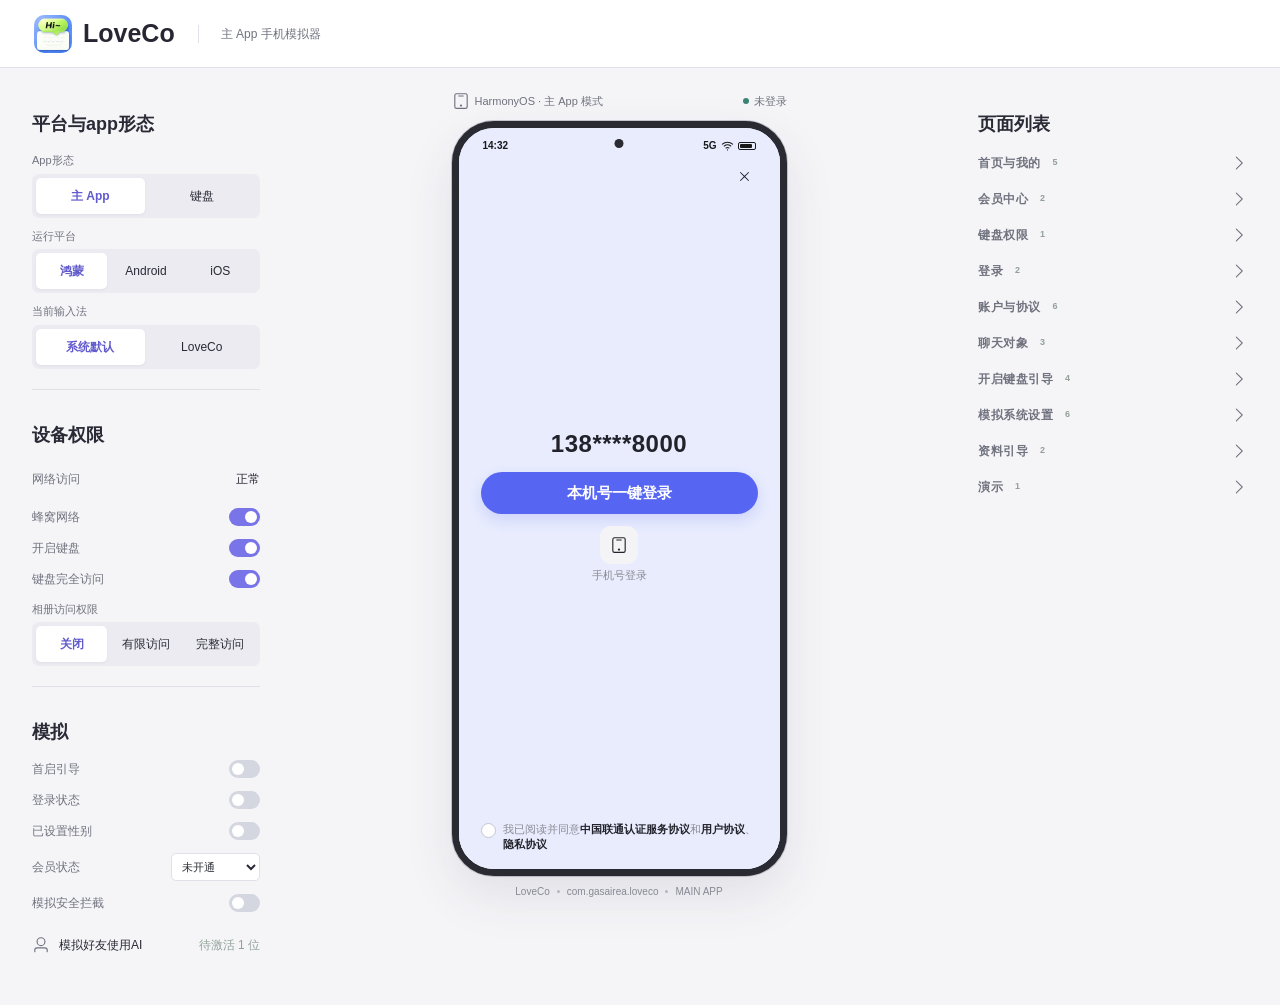
==== commit 6482f539: "键盘「新增 / 修改聊天对象」面板：头像槽缩小一档 + 关系阶段与键盘留间距 + 标题栏改回 X 号（2026-10-13 需求） ① .pe-avatar-ph / .pe-avatar-img 6" ====
--- a/index.html
+++ b/index.html
@@ -27,6 +27,7 @@
   <script src="components/shared/kb-toolbar.js"></script>
   <script src="components/shared/kb-candidates.js"></script>
   <script src="components/shared/kb-free-chat.js"></script>
+  <script src="components/shared/kb-partner-picker.js"></script>
   <script src="components/shared/partner-manager.js"></script>
   <script src="components/shared/kb-settings.js"></script>
   <script src="components/shared/kb-photo-picker.js"></script>
--- a/tokens.css
+++ b/tokens.css
@@ -13,11 +13,11 @@
   --lc-border: #E0E1E9;
   --lc-pink: #D66591;
   --lc-pink-soft: #FBEAF1;
-  --lc-yellow: #B98B27;
-  --lc-yellow-soft: #FFF3CB;
+  --lc-yellow: #B8700C;
+  --lc-yellow-soft: #FFE8C6;
   --lc-success: #398675;
-  --lc-mint: #27796B;
-  --lc-mint-soft: #E6F3EE;
+  --lc-mint: #0B8A57;
+  --lc-mint-soft: #C9F2DE;
   --lc-blue: #3E72AC;
   --lc-blue-soft: #EAF1FA;
   --lc-rose: #AC456C;
@@ -58,10 +58,10 @@
   --lc-pink: #F09CBE;
   --lc-pink-soft: #4F3341;
   --lc-yellow: #EDD082;
-  --lc-yellow-soft: #49422F;
+  --lc-yellow-soft: #4A3A1F;
   --lc-success: #86CBB4;
   --lc-mint: #9AD7C5;
-  --lc-mint-soft: #283F3A;
+  --lc-mint-soft: #2A3E36;
   --lc-blue: #A7C9F0;
   --lc-blue-soft: #2E3B4C;
   --lc-rose: #F1B0CA;
--- a/theme.css
+++ b/theme.css
@@ -15,11 +15,11 @@
 button:focus-visible, a:focus-visible { outline-color: var(--lc-accent); }
 input:focus, textarea:focus, select:focus { outline-color: var(--lc-accent); }
 svg { width: var(--lc-icon-size); height: var(--lc-icon-size); }
-small, .muted, .brand-tag, .sandbox-pill, .device-top,
-.eyebrow, .ai-footnote,
+small, .muted, .brand-tag, .device-top,
+.ai-footnote,
 .kv, .control-line, .char-count,
 .field, .sheet-list-item p,
-.legal-text, .device-caption, .mobile-testbar,
+.device-caption, .mobile-testbar,
 .switch-label, .page-group, .page-detail .kv span { color: var(--lc-muted); }
 a, .text-button, .row-button:hover { color: var(--lc-accent-strong); }
 .topbar { background: var(--lc-surface); border-color: var(--lc-border); height: 68px; }
@@ -58,8 +58,15 @@
 .avatar { background: var(--lc-yellow-soft); color: var(--lc-yellow); }
 .avatar.coral { background: var(--lc-pink-soft); color: var(--lc-pink); }
 .avatar.blue { background: var(--lc-blue-soft); color: var(--lc-blue); }
+/* 头像位出图时**一律白底垫一层**（2026-10-06 需求：图片背景默认白色填充）：默认头像插画
+   assets/avatars/default.png 是透明底的浅灰线稿，直接落在 .avatar 的黄色软底上会透出一圈橙色 ——
+   白底垫在图下面，浅灰人形照样看得清。候选头像那些都是 jpg（本来不透明），这条只影响那张透明底插画；
+   深浅两外观都是白底，不跟令牌走 —— 图本身是白底才自然。 */
+.avatar img { background: #FFF; }
 /* 「不选择」占位头像（core/kit.js 的 noneAvatar）：虚线空槽 + 中性用户图标，
-   表示没有具体聊天对象 —— 与真实对象头像（插画 / 首字彩块）明确区分；取令牌色，深色外观自动跟随 */
+   表示没有具体聊天对象 —— 与真实对象头像（插画 / 首字彩块）明确区分；取令牌色，深色外观自动跟随。
+   2026-10-06 晚些需求起「不选择」行改用默认头像插画（noneAvatar 传入图片 → .avatar.none-img，
+   不带 none 类，因此没有虚线空槽），对象编辑器的「上传头像」槽仍是无图的虚线空槽 */
 .avatar.none { background: var(--lc-canvas); border: 1.5px dashed var(--lc-border); color: var(--lc-muted); }
 .avatar.none svg { width: 16px; height: 16px; }
 .avatar { border-radius: 8px; }
@@ -182,11 +189,13 @@
 .keyboard .kb-body { display: flex; flex-direction: column; gap: 8px; }
 .keyboard .keys { flex: 1; min-height: 0; }
 /* 新增 / 编辑聊天对象面板打开时（kb-partner-editor）：上半让给表单面板，下半保持常规键盘，整体贴底 ——
-   键盘菜单栏照常占位，但**只留最右侧的「键盘设置」入口**（对象切换与相册不属于编辑场景，
-   见下面两条隐藏规则）；键区、底栏与平时的键盘一致（键区仍是常规高度）。
-   键区打字时顶部条照旧换成候选词栏，两者同为 --lc-toolbar-height，高度不跳。
-   上半的表单面板按「键盘总高 − 常规键盘高」定高，正好落在让出来的位置（见下方 .kb-partner-editor）。 */
+   **菜单栏整行不渲染**（2026-10-13 需求：编辑场景里这一行只剩设置图标、没有意义）。
+   空出来的那一条高度并进上半的表单面板，键区与底栏的高度、每颗键的大小跟平时的键盘完全一致
+   —— .kb-body 仍按「常规键盘高 − 菜单栏高」定高，所以这里的两条高度规则与从前一样。
+   键区打字时顶上照旧换成候选词栏 —— 候选词栏不是菜单栏、**照常出现**，
+   出现时表单面板缩回一条菜单栏的高度，键区不上跳（见下方 .kb-partner-editor 的两条高度）。 */
 .keyboard:has(.kb-partner-editor) { justify-content: flex-end; }
+.keyboard:has(.kb-partner-editor) .kb-toolbar:not(.candidate-bar) { display: none; }
 .keyboard:has(.kb-partner-editor) .kb-body {
   flex: 0 0 auto;
   height: calc(var(--lc-keyboard-height) - var(--lc-toolbar-height));
@@ -194,25 +203,14 @@
 .keyboard:has(.kb-partner-editor) .kb-body:has(+ .kb-sysbar) {
   height: calc(var(--lc-keyboard-height) - var(--lc-toolbar-height) - var(--lc-sysbar-height));
 }
-/* 菜单栏只留设置按钮：聊天对象入口与相册入口在编辑面板下不出现
-   （.kb-toolbar-end 自带 margin-left:auto，剩下的设置图标照旧靠右）；
-   「待分析截图」缩略图（[data-action="pending-shot"] 取代相册图标）同属相册入口，一并让位 */
-.keyboard:has(.kb-partner-editor) .kb-toolbar:not(.candidate-bar) [data-action="partner-manager"],
-.keyboard:has(.kb-partner-editor) .kb-toolbar:not(.candidate-bar) [data-action="photo-picker"],
-.keyboard:has(.kb-partner-editor) .kb-toolbar:not(.candidate-bar) [data-action="pending-shot"],
-.keyboard:has(.kb-partner-editor) .kb-toolbar:not(.candidate-bar) [data-action="free-chat"] { display: none; }
-/* 编辑面板打开时点设置：面板保留在上半，设置页只覆盖下半键盘区域（菜单栏 + 键区 + 底栏），
-   与面板上下分区、互不重叠 —— 在新增 / 修改页面里切键盘形态时上方区域不消失。
-   高度取常规键盘高，与面板的「键盘总高 − 常规键盘高」正好拼满整块键盘（两种视图都适用：
-   device 视图下 --lc-keyboard-height 已降级为 210px）。 */
-.keyboard:has(.kb-partner-editor) .kb-settings {
-  top: auto;
-  height: var(--lc-keyboard-height);
-}
-/* 下半只有 250px（device 视图 210px）：压缩标题与卡片留白，保证两张布局卡完整可见 */
-.keyboard:has(.kb-partner-editor) .kb-settings .settings-top { height: 38px; }
-.keyboard:has(.kb-partner-editor) .kb-settings .settings-body { padding: 8px 20px 6px; }
-.keyboard:has(.kb-partner-editor) .kb-settings .layout-cards { padding: 30px 8px; }
+/* 对象编辑面板的键盘高度加一条下限（2026-10-13 晚些需求：表单末尾「关系阶段」与键区之间
+   必须有间距）：面板内容 = 标题栏 + 头像一档 + 两行表单 + 18px 底部留白（约 260px），
+   按「键盘总高 − 常规键盘高」算出的面板在矮窗口里装不下、关系阶段会贴到键区上 ——
+   键盘保底 520px（= 屏高 780px 时三分之二屏的值，两边**连续**、窗口拖动时无跳变）：
+   窗口高 ≤ 780px 时键盘恒 520px，多出来的高度全归上半的表单面板，键区与底栏贴底、
+   高度和每颗键的大小都不变；窗口更高时照旧是三分之二屏。极矮窗口（≤ 519px）另有一条
+   更小的值兜底（见文件后部的极矮档 media，那里键盘本身就只有 ~350px 高）。 */
+.keyboard:has(.kb-partner-editor) { height: max(var(--lc-keyboard-panel-height), 520px); }
 .keyboard .key-row { flex: 1; min-height: 0; }
 .keyboard .key { height: auto; min-height: 0; }
 .kb-toolbar { height: var(--lc-toolbar-height); padding: 0 8px; gap: 2px; border-bottom: 0; }
@@ -245,7 +243,7 @@
   0%, 100% { transform: scale(1); box-shadow: 0 0 0 0 #7E68F066; }
   50% { transform: scale(1.12); box-shadow: 0 0 0 3px #7E68F033; }
 }
-/* ---- 问AI 页（kb-free-chat 组件）：菜单栏相册（图片）图标左侧的气泡按钮进入的「与 AI 对话」页面 ----
+/* ---- 问AI 页（kb-free-chat 组件）：菜单栏相册（图片）图标右侧的气泡按钮进入的「与 AI 对话」页面 ----
    键盘顶部换成「问AI」标题栏 +（选中过图片时）缩略图行 + 快捷栏 + 提问输入行
    （见 components/shared/kb-free-chat.js），键区照常在下：
      ① 标题栏 —— **顶替菜单栏**（同为 --lc-toolbar-height，打字时换成的候选词栏也在这一行），不额外占高；
@@ -452,6 +450,23 @@
   font-size: 12px;
 }
 .dark .free-picker-btn { color: #232130; }
+/* ---- 问AI 页里的聊天对象列表（kb-partner-picker 的内嵌形态，2026-10-13 需求）----
+   点输入行左端的头像展开：输入行**下方**的整块键区（键体 + 平台底栏）换成对象列表，
+   与图片选择器同一块位置、同一套摆法（从底部往上滑出、盖住键区，超出后列表内滚动），
+   底纹同样取键盘色；区别只在内容 —— 这里是「不选择」+ 各聊天对象的**纯选择行**
+   （行样式与主 App「AI 咨询师」页的对象弹窗共用，见下方 .aai-prow / .free-prow 同组规则），
+   没有左滑手势、不挂编辑 / 删除按钮。
+   容器类名刻意避开 .free-partner —— 那是输入行左端那颗头像按钮（见上面的 .free-partner 规则）。 */
+.free-partner-list {
+  flex: 1;
+  min-height: 0;
+  overflow-y: auto;
+  overscroll-behavior: contain;
+  padding: 6px 8px;
+  background: color-mix(in srgb, var(--lc-keyboard) 92%, var(--lc-surface));
+  border-top: 1px solid var(--lc-border);
+}
+.free-partner-list.entering { animation: picker-up .28s cubic-bezier(.32, .72, 0, 1) both; }
 .kb-body { padding: 4px var(--lc-keyboard-padding) var(--lc-keys-gap); overscroll-behavior: contain; }
 /* Android 不渲染键盘底部菜单栏（components/android/kb-navbar.js 是空实现），键区下补一条与菜单栏
    等高的留白（= 底栏高度 + 键区留白），三端键区到屏幕底边的距离因此一致（iOS / 鸿蒙是「底栏 + 键区留白」）。 */
@@ -598,6 +613,11 @@
 .sheet-content { padding: 16px; overflow-wrap: anywhere; }
 .sheet-footer { padding: 12px 16px 18px; }
 .sheet .row-button { min-height: 44px; font-size: 13px; }
+/* 「联系客服」弹层（2026-10-04 需求，见 supportSheet()）：一行 = 左标签 + 右值
+   （.row-button .end 右对齐、灰字）+ 右端复制图标（.user-copy 与「用户」页同一档）；
+   「服务时间」那行是纯展示行（.static）：不换 hover 色、也不响应点击 */
+.sp-row .end { font-size: 13px; color: var(--lc-muted); }
+.sp-row.static:hover { color: var(--lc-text); }
 .sheet .field input, .sheet .field select, .sheet .field textarea { font-size: 16px; line-height: 22px; background: var(--lc-canvas); color: var(--lc-text); border-color: var(--lc-border); }
 .hint-banner { background: var(--lc-canvas); color: var(--lc-muted); border-radius: 6px; }
 /* 「模拟截屏」的整屏白闪：真机按下系统截屏键的即时反馈（app.js 置 state.shotFlash，
@@ -614,6 +634,33 @@
 @keyframes shot-flash-out {
   from { opacity: .9; }
   to { opacity: 0; }
+}
+/* 复制后的轻提示（2026-10-04 需求：点客服邮箱那行复制完弹层收起，屏幕上浮出一记「已复制」，
+   见 app.js 的 showToast / state.toast）：手机内**居中偏下**的一枚深色胶囊（骨架与皮肤都在这里，
+   与 .shot-flash 同样只服务手机屏内），落在底部 Tab（56px）上方一截；约 1.4s 后 app.js 摘掉
+   标记重渲染，元素连着淡出动画一起消失，没有退场动画（重渲染没有过渡可挂）。
+   不吃点击（pointer-events:none），不带关闭按钮；z-index 25：高于手机内弹层遮罩（20）、
+   低于整屏白闪（30）。固定深底白字 —— 浅色 / 深色外观下都是同一枚胶囊（与键盘内的提示同族）。 */
+.app-toast {
+  position: absolute;
+  left: 50%;
+  bottom: 92px;
+  z-index: 25;
+  pointer-events: none;
+  max-width: 76%;
+  padding: 9px 16px;
+  border-radius: 18px;
+  background: #262132e6;
+  color: #fff;
+  font-size: 13px;
+  line-height: 1.35;
+  text-align: center;
+  box-shadow: 0 6px 18px #2621322e;
+  animation: app-toast-in .18s ease-out both;
+}
+@keyframes app-toast-in {
+  from { opacity: 0; transform: translateX(-50%) translateY(6px); }
+  to { opacity: 1; transform: translateX(-50%) translateY(0); }
 }
 /* 按住说话遮罩（皮肤，骨架在 styles.css）：**高度跟着键盘区域走**（与 .keyboard 同高、同贴底），
    遮罩层自己走「底部 1 → 顶部 0」的渐隐 —— 背景色渐变负责压暗、mask 让毛玻璃一起淡出，
@@ -1266,41 +1313,69 @@
 .kb-photo-picker .kb-sysbar .sys-key:hover { background: #FFFFFF1A; color: #FFF; }
 /* 新增 / 编辑聊天对象面板（kb-partner-editor 组件）：皮肤直接复用选图面板（根节点同挂 .kb-photo-picker）——
    页面分上下两部分：**上半是表单面板、下半是键盘**（模拟系统键盘弹起把表单顶上去）。
-   键盘整块仍拉高到手机屏幕的三分之二（.keyboard.with-picker），面板只占上半
-   （键盘总高 − 常规键盘高 250px）；下半（默认收起菜单栏的键盘）
-   由上面 .keyboard:has(.kb-partner-editor) 一组规则保持贴底。
-   面板内表单是横向一行：**头像在左**（「上传头像」虚线圆槽 + 小字提示），
-   **备注名 / 关系阶段两行在右**（左标签 + 右控件），整行在剩余空间里垂直居中。
-   标题栏压到一行（此处覆盖 .picker-top 的共用 padding，不动选图面板），没有说明文案。
+   键盘整块仍拉高到手机屏幕的三分之二（.keyboard.with-picker），面板占
+   「键盘总高 − 常规键盘高 250px + 菜单栏高 40px」—— 下半键盘的菜单栏整行去掉了
+   （2026-10-13 需求），让出来的那一条归表单面板，键区与底栏的高度、每颗键的大小
+   跟平时的键盘完全一致；下半（无菜单栏的键盘）由上面 .keyboard:has(.kb-partner-editor)
+   一组规则保持贴底。
+   面板内表单是**竖排居中**：**头像在上面一行**（「上传头像」虚线圆槽 + 小字提示，整行居中，
+   槽与图标 2026-10-13 晚些需求小一档 64/26 → 54/20），
+   **备注名 / 关系阶段两行在下面**（左标签 + 右控件）—— 2026-10-13 需求由「头像在左、
+   表单在右」的横排改成这样；头像不再占左侧一列，两行表单因此整宽排开、比原先长出一截。
+   表单末尾与键区之间由 .pe-body 的 18px 底部留白保证有间距（2026-10-13 晚些需求），
+   矮窗口另由一条 media（键盘再顶高 28px）把面板撑够，不让「关系阶段」贴到键盘上。
+   标题栏压到一行，右端一枚 X（2026-10-13 晚些需求：当日的「保存」按钮又改回 X 号，
+   点击即落库并退出面板回管理页，动作复用 close-kb-editor；`.picker-top` 随之从
+   flex 两端对齐改回「绝对定位 X + 46px 右内边距」的共用规矩）。
    没有底部「确定」—— 表单一有变化即静默保存（逻辑见 app.js），编辑态也没有「删除这个对象」。 */
 .kb-partner-editor {
   bottom: auto;
+  height: calc(100% - var(--lc-keyboard-height) + var(--lc-toolbar-height));
+}
+/* 打字时顶上换成候选词栏（候选词栏不是菜单栏、照常出现）：面板缩回一条工具栏的高度 ——
+   下半键盘总高不变，键区不上跳 */
+.keyboard:has(.kb-partner-editor) .kb-toolbar.candidate-bar ~ .kb-partner-editor {
   height: calc(100% - var(--lc-keyboard-height));
 }
+/* 标题栏右端仍是共用那枚绝对定位 X（2026-10-13 晚些需求：当日的「保存」按钮又改回 X 号，
+   动作复用 close-kb-editor —— 点它先静默落库再回管理页）：右内边距 46px 给 X 留位，
+   与选图面板一套规矩 */
 .kb-partner-editor .picker-top { padding: 7px 46px 1px 15px; }
-.kb-partner-editor .pe-body {
+/* 选择器带上根节点的 .kb-photo-picker（(0,3,0)）是为了压过窄屏那条
+   `.kb-photo-picker .picker-body { padding: 2px 10px 16px }`（(0,2,0)，写在文件更后面）——
+   两行表单改成整宽后左右要排到面板自己的边距上，与标题栏的 15px 对齐 */
+.kb-photo-picker.kb-partner-editor .pe-body {
   display: flex;
-  flex-direction: row;
+  flex-direction: column;
   align-items: center;
-  gap: 14px;
-  padding: 0 16px;
+  justify-content: center;
+  /* 装不下时（极矮窗口）从顶部开始排、跟着 .picker-body 滚动，而不是把头像挤出可视区
+     （safe 关键字：有富余时与 center 完全一样，老内核不认则退回上一行的 center） */
+  justify-content: safe center;
+  gap: 20px;
+  /* 底部 18px 是恒定留白：表单末尾（关系阶段一行）与底下键盘之间因此总有间距
+     （2026-10-13 晚些需求）—— 有富余时与居中叠加，底部比顶部多这 18px；
+     矮窗口装不下时靠下面那条「键盘再顶高 28px」兜底，不靠它硬撑 */
+  padding: 0 15px 18px;
 }
 .kb-partner-editor .pe-avatar {
   flex: 0 0 auto;
   display: flex;
   flex-direction: column;
   align-items: center;
-  gap: 5px;
+  gap: 6px;
   margin: 0;
   padding: 0;
   background: transparent;
 }
+/* 头像槽与槽里的人形图标（2026-10-13 晚些需求：整组小一档 —— 64/26 → 54/20，
+   表单更紧凑、也给「关系阶段」与键盘之间的留白腾地方） */
 .kb-partner-editor .pe-avatar-ph,
 .kb-partner-editor .pe-avatar-img {
   display: grid;
   place-items: center;
-  width: 56px;
-  height: 56px;
+  width: 54px;
+  height: 54px;
   border-radius: 50%;
   overflow: hidden;
 }
@@ -1309,19 +1384,21 @@
   border: 1.5px dashed #4A4A52;
   color: var(--picker-sub);
 }
-.kb-partner-editor .pe-avatar-ph svg { width: 22px; height: 22px; }
+.kb-partner-editor .pe-avatar-ph svg { width: 20px; height: 20px; }
 .kb-partner-editor .pe-avatar:hover .pe-avatar-ph { border-color: #7E68F0; color: #C9BFFF; }
 .kb-partner-editor .pe-avatar-img { border: 1.5px solid #FFFFFF33; }
 .kb-partner-editor .pe-avatar-img img { width: 100%; height: 100%; object-fit: cover; }
 .kb-partner-editor .pe-avatar-label { font-size: 11px; color: var(--picker-sub); }
-.kb-partner-editor .pe-fields { flex: 1; min-width: 0; display: flex; flex-direction: column; gap: 8px; }
+/* 两行表单整宽（头像挪到上面后不再占左侧一列）：标签仍是左侧一列，控件吃掉剩下的整条 —— 
+   比原先长出一截，「备注名」「关系阶段」两个 item 的宽度由这里决定（2026-10-13 需求） */
+.kb-partner-editor .pe-fields { flex: 0 0 auto; width: 100%; min-width: 0; display: flex; flex-direction: column; gap: 10px; }
 .kb-partner-editor .pe-field { display: flex; align-items: center; gap: 10px; font-size: 12px; color: var(--picker-sub); }
 .kb-partner-editor .pe-field > span { flex: 0 0 52px; }
 .kb-partner-editor .pe-field input,
 .kb-partner-editor .pe-field select {
   flex: 1;
   min-width: 0;
-  min-height: 38px;
+  min-height: 42px;
   padding: 8px 12px;
   border: 1px solid #2C2C32;
   border-radius: 9px;
@@ -1335,16 +1412,19 @@
    矮窗口 210px），不额外把整块键盘拉高到三分之二屏（键盘选择器 / 分析面板那套 with-picker 不适用），
    菜单栏 / 键区 / 底栏一并盖住。层级最高（z-index 18，压在选图 / 分析 / 编辑面板之上），
    弹出时机见 app.js 的 checkKbLogin()。
-   皮肤**固定浅色**（设计图即浅色场景，与选图 / 分析面板的固定深色同理）：顶部一层淡粉紫渐变
-   向下渐隐到白，不跟随键盘的浅色 / 深色外观；两种形态（one-tap 本机号一键登录 / sms 手机号验证登录）
+   皮肤**固定浅色**（设计图即浅色场景，与选图 / 分析面板的固定深色同理）：整块通底淡蓝
+   （2026-09-29 按需求改蓝，当天先做「渐变向下渐隐到白」、随即按用户反馈下半页露白改成通体纯色，
+   原淡粉紫渐变），不跟随键盘的浅色 / 深色外观；两种形态
+   （one-tap 本机号一键登录 / sms 手机号验证登录）
    共用同一块底与同一个右上角 X，靠根节点的 .one-tap / .sms 区分内部结构 —— 一键登录的 X 坐在顶部一条
    键盘菜单栏那么高的「顶条」里（.kbl-bar，把本机号及其下内容整体往下顶），手机号登录的 X 仍是悬浮在
    标题行右侧的绝对定位按钮。
    尺寸按「一条键盘那么高的横带」重排（设计图里的宽留白在这块高度里装不下）：按钮 / 输入框都取
    够得上触控的紧凑档，剩余空白交给 flex 吸收 —— 一键登录的协议行与短信形态的「登录」按钮
    分别沉到各自的最下方。
-   键盘内协议正文页（kb-legal）与登录层共用同一块底与同一套 --kbl-* 令牌（选择器并列在下面），
-   两层的顶条 / X / 配色由此天然一致；正文页自己的一组规则在下面单独一段。 */
+   键盘内协议正文页（kb-legal）与登录层共用同一套 --kbl-* 令牌（选择器并列在下面），
+   两层的顶条 / X / 文字配色由此天然一致 —— 底色 2026-09-29 起分家：登录层通底淡蓝、
+   协议正文页维持原淡粉紫渐变（见下面两条 background）；正文页自己的一组规则在下面单独一段。 */
 .kb-login,
 .kb-legal {
   --kbl-ink: #22222B;
@@ -1359,9 +1439,14 @@
   z-index: 18;
   display: flex;
   flex-direction: column;
-  background: linear-gradient(180deg, #F8E6F0 0%, #FCF5FA 30%, #FFFFFF 56%);
   color: var(--kbl-ink);
 }
+/* 底色（2026-09-29 按需求分家）：登录层改整块通底淡蓝（与层内 #5766F2 蓝色主按钮同一蓝系；
+   当天先按「手机号登录页 背景色改成 蓝色」做了淡蓝渐变，随即按用户反馈「整个页面的背景都用淡蓝色，
+   目前页面下半部分还是白色」改为通体纯色、不再向下渐隐到白）；
+   协议正文页（kb-legal）维持原淡粉紫渐变不动 */
+.kb-login { background: #E8ECFD; }
+.kb-legal { background: linear-gradient(180deg, #F8E6F0 0%, #FCF5FA 30%, #FFFFFF 56%); }
 /* 与选图面板同一套「从下往上弹出」：只在登录层新弹出的那次渲染播放（app.js 置一次性标记 pickerEnter） */
 .kb-login.entering,
 .kb-legal.entering { animation: picker-up .3s cubic-bezier(.32, .72, 0, 1) both; }
@@ -1426,14 +1511,42 @@
 }
 .kb-login .kbl-consent input:checked { border-color: var(--kbl-accent); background: var(--kbl-accent); }
 .kb-login .kbl-consent input:checked:after { content: "✓"; display: block; color: #FFF; font-size: 10px; line-height: 12px; text-align: center; font-weight: 700; }
-/* 协议行抖动：未勾选协议就点「本机号一键登录」时的一次提示 —— 类由 app.js 的 shakeKbConsent()
-   就地加上（不重渲染），动画播完由 animationend 摘掉，连点也能重放（先摘类 + 强制重排） */
+/* 协议行抖动：**键盘形态**上未勾选协议就点主按钮时的一次提示 —— 类由 app.js 的 shakeKbConsent()
+   就地加上（不重渲染），动画播完由 animationend 摘掉，连点也能重放（先摘类 + 强制重排）。
+   主 App 的两张登录页不再用它，改成弹下面的 .kbl-ask 弹框（2026-09-29 需求）。 */
 .kb-login .kbl-consent.shake { animation: kbl-shake .42s cubic-bezier(.36, .07, .19, .97) both; }
 @keyframes kbl-shake {
   10%, 90% { transform: translateX(-1.5px); }
   20%, 80% { transform: translateX(3px); }
   30%, 50%, 70% { transform: translateX(-5px); }
   40%, 60% { transform: translateX(5px); }
+}
+/* —— 「请阅读并同意以下条款」弹框（2026-09-29 需求，**主 App 的两张登录页专属**）——
+   主 App 上未勾选协议就点主按钮时弹（键盘形态仍是上面那条抖协议行）：深色蒙层 + 居中白卡，
+   照参考截图排 —— 右上角圆形 X、居中标题、协议文案（协议名照常可点开 kb-legal 正文页）、
+   底部整宽蓝色胶囊「同意并继续」。卡宽按参考图收窄到屏宽七成上下（max-width 272px），
+   卡内留白偏大：标题与协议文案之间空一截、协议文案与按钮之间也留一档。
+   卡宽取屏宽的 74%（参考图里卡宽约屏宽七成）、上限 272px（真机 393 宽下正好是 269，
+   与参考图的绝对尺寸一致）—— 不挂在 .kbl-ask 的内边距上，免得百分比被内边距吃掉。
+   蒙层只盖登录页本身（`.kb-login` 就是整页）—— 与 kb-legal 等主 App 覆盖层同一语义，
+   不盖顶部状态栏（状态栏本就与页面同为淡蓝，露着不突兀）。 */
+.kb-login .kbl-ask { position: absolute; inset: 0; z-index: 2; display: grid; place-items: center; }
+.kb-login .kbl-ask-scrim { position: absolute; inset: 0; background: #10101AA6; }
+.kb-login .kbl-ask-card { position: relative; width: min(272px, 74%); padding: 30px 22px 20px; border-radius: 16px; background: #FFF; box-shadow: 0 18px 44px #10101038; text-align: center; animation: kbl-ask-in .2s cubic-bezier(.2, .8, .3, 1) both; }
+.kb-login .kbl-ask-close { position: absolute; top: 9px; right: 9px; width: 24px; height: 24px; border-radius: 50%; color: var(--kbl-ink); }
+.kb-login .kbl-ask-close:hover { background: #22222B0F; }
+.kb-login .kbl-ask-close svg { width: 14px; height: 14px; }
+.kb-login .kbl-ask-title { font-size: 15px; font-weight: 700; color: var(--kbl-ink); }
+.kb-login .kbl-ask-consent { margin-top: 26px; text-align: left; font-size: 11.5px; line-height: 1.7; color: var(--kbl-sub); }
+/* 弹框里的协议名用品牌蓝（页面底部那条协议行的协议名是深色，这里照参考图改蓝） */
+.kb-login .kbl-ask-consent .kbl-legal-link { padding: 0; border: 0; background: none; font: inherit; font-weight: 600; color: var(--kbl-accent); cursor: pointer; }
+.kb-login .kbl-ask-consent .kbl-legal-link:hover { text-decoration: underline; text-underline-offset: 2px; }
+.kb-login .kbl-ask-primary { width: 100%; height: 42px; margin-top: 18px; border-radius: 999px; background: var(--kbl-accent); color: #FFF; font-size: 14.5px; font-weight: 600; }
+.kb-login .kbl-ask-primary:hover { background: var(--kbl-accent-strong); }
+/* 卡片弹入：只在弹框新弹出的那次渲染播放（同 .kbl-done 那一记提示的做法，重渲染会重播） */
+@keyframes kbl-ask-in {
+  from { opacity: 0; transform: scale(.96); }
+  to { opacity: 1; transform: none; }
 }
 /* —— 手机号登录形态：小字页名 → 两张胶囊输入框 → 「登录」按钮 → 协议勾选行（沉底） —— */
 /* 页名下面留出比原先多一截的空白（11px → 21px）：两张输入框整体往下挪一点，
@@ -1487,7 +1600,7 @@
   .kb-login .kbl-send { height: 31px; font-size: 12px; }
   .kb-login.sms .kbl-consent { margin-top: 5px; }
 }
-/* 键盘内协议正文页（kb-legal 组件）：登录层协议行里点协议名打开 —— 复用主 App「协议中心」的
+/* 键盘内协议正文页（kb-legal 组件）：登录层协议行里点协议名打开 —— 复用主 App 协议正文页的
    同一份正文快照（legal-data.js），只是**缩到键盘这一条高度里**滚动浏览（仍是键盘那一块、
    不拉高键盘，压在登录层之上）。结构：顶条（键盘菜单栏那么高 --lc-toolbar-height：常规 40 / 矮窗口 27px；
    左边一行小字协议名、超长省略，右边 X）→ 正文区（flex:1 + overflow-y:auto，在键盘高度内滚完全文）。
@@ -1514,8 +1627,9 @@
    自上而下：右上角圆形 X → 两行居中标题「成为LoveCo会员，/ 无限次使用AI功能～」→ 三档商品卡
    （横向等分并排，白底浅灰描边、选中的那张浅紫底 + 紫描边）→ 整宽蓝色胶囊「立即解锁」
    （右上角悬一枚红色小标，文案随档位变：永久「一次性买断」/ 周「畅享 7 天」/ 季度「畅享 90 天」）
-   → **协议行与续订说明沉在按钮下方**（设计图的小心机：整块内容高过这一层，默认停在顶部时协议与
-   说明都在可视区外，把这一层往上滚一段才看得见）→ 平台底栏（kb-navbar，Android 不渲染）。
+   → **协议行收在按钮下方、首屏可见**（2026-09-29 需求：原「协议行与续订说明沉在可视区之外、
+   要滚一段才露出」的小心机废除 —— 续订说明段整段删除、间距收紧，整层一屏放下、不再滚动）
+   → 平台底栏（kb-navbar，Android 不渲染）。
    皮肤固定浅色（与登录层 / 完全访问引导层同理，不跟随键盘的浅色 / 深色外观）：顶部一层淡紫渐变
    向下渐隐到白。设计图里标题上方的两块徽章与卡片上的「告白季特惠」标签不呈现。 */
 .kb-paywall {
@@ -1543,10 +1657,11 @@
 .kb-paywall .pw-close:hover { background: #22222B0F; }
 .kb-paywall .pw-close svg { width: 15px; height: 15px; }
 /* 主体是**这一层唯一的滚动容器**（flex:1 + overflow-y:auto，见 styles.css）：标题 / 三档卡 /
-   「立即解锁」/ 协议行 / 续订说明自上而下排成一列，整列高过可视区 —— 首屏只看到卡与按钮，
-   协议与说明要往上滚一段才露出来（设计图的小心机）；矮窗口另有收紧档。 */
-.kb-paywall .pw-body { padding: 18px 16px 12px; }
-.kb-paywall .pw-title { margin: 0 0 10px; font-size: 15.5px; font-weight: 700; line-height: 1.4; letter-spacing: .2px; }
+   「立即解锁」/ 协议行排进首屏（2026-09-29 需求把沉底的协议行收回首屏），iOS 的周 / 季度档
+   还会在协议行下面压一段自动续订说明 —— 超出首屏、往上滚一段才露出（同日二次需求恢复）；
+   矮窗口另有收紧档。 */
+.kb-paywall .pw-body { padding: 18px 16px 4px; }
+.kb-paywall .pw-title { margin: 0 0 8px; font-size: 15.5px; font-weight: 700; line-height: 1.4; letter-spacing: .2px; }
 .kb-paywall .pw-plans { gap: 8px; }
 .kb-paywall .pw-plan { padding: 6px 2px 7px; background: var(--pw-card); border-color: var(--pw-line); }
 .kb-paywall .pw-plan:hover { border-color: #D9D5F2; }
@@ -1556,49 +1671,328 @@
 .kb-paywall .pw-plan-price { margin-top: 2px; font-size: 19px; font-weight: 750; line-height: 1.2; letter-spacing: .2px; }
 .kb-paywall .pw-plan-price i { margin-right: 1px; font-size: 12px; font-weight: 650; }
 .kb-paywall .pw-plan-origin { margin-top: 1px; font-size: 10.5px; line-height: 1.3; color: var(--pw-faint); text-decoration: line-through; }
-/* 协议行（在「立即解锁」**下方**，设计图里这一行要滚动才看得到）：水平居中的纯文字行，
-   不带勾选框（已按需求去掉，购买不再前置勾选） */
-.kb-paywall .pw-consent { justify-content: center; margin: 9px 0 0; font-size: 10px; line-height: 1.45; color: var(--pw-sub); }
+/* 协议行（在「立即解锁」**下方**、首屏可见 —— 2026-09-29 需求起不再沉到可视区外）：
+   水平居中的纯文字行，不带勾选框（已按需求去掉，购买不再前置勾选） */
+.kb-paywall .pw-consent { justify-content: center; margin: 8px 0 0; font-size: 10px; line-height: 1.45; color: var(--pw-sub); }
 .kb-paywall .pw-consent .pw-legal-link { color: var(--pw-ink); }
 .kb-paywall .pw-consent .pw-legal-link:hover { text-decoration: underline; text-underline-offset: 2px; }
-/* 自动续订说明（照设计图 1:1，只在 iOS 渲染；永久会员那一档整段不出现）：
-   浅灰小字、两端对齐，压在协议行下面 —— 同样在首屏之外，要滚动才看得到 */
-.kb-paywall .pw-note { margin: 13px 0 0; font-size: 10px; line-height: 1.75; color: var(--pw-faint); text-align: justify; }
+/* 自动续订说明（照设计图 1:1，只在 iOS 的周 / 季度档渲染；永久会员那一档整段不出现）：
+   浅灰小字、两端对齐，压在协议行下面 —— 沉在首屏之外，要滚动才看得到（2026-09-29 二次需求） */
+.kb-paywall .pw-note { margin: 13px 0 0; padding-bottom: 10px; font-size: 10px; line-height: 1.75; color: var(--pw-faint); text-align: justify; }
 /* 主按钮：整宽蓝色胶囊（在滚动列内），红色小标悬在右上角、文案随档位变；
-   **整颗持续一闪一闪**（2026-09-28 需求：引导点击 —— 1.4s 一个来回，亮度在 1 ↔ .72 之间脉动、
-   蓝色光晕同步收放；与引导页主按钮的 kg-breathe 同一路做法，这里用亮度闪烁更显眼） */
+   **整颗持续一跳一跳**（2026-09-28 需求定稿：不是亮度闪烁，而是「放大缩小」的跳动感 ——
+   1.4s 一个来回，scale 1 ↔ 1.055 + 蓝色投影同步加深；与引导页主按钮的 kg-breathe 同一路做法，
+   幅度略大一点更「跳」，红色小标是按钮子元素、跟着一起放大） */
 .kb-paywall .pw-cta {
   width: 100%;
   height: 38px;
-  margin: 30px 0 0;
+  margin: 10px 0 0; /* 2026-09-29 起收紧（原 30px 是「把按钮底推到可视区下沿、协议行沉底」的小心机，已废除） */
   background: var(--pw-cta);
   color: #FFF;
   font-size: 15px;
   font-weight: 650;
   box-shadow: 0 6px 16px #3F66F13D;
-  animation: pw-cta-blink 1.4s ease-in-out infinite;
-}
-@keyframes pw-cta-blink {
-  0%, 100% { opacity: 1; box-shadow: 0 6px 16px #3F66F13D; }
-  50% { opacity: .72; box-shadow: 0 6px 22px #3F66F166; }
+  animation: pw-cta-bounce 1.4s ease-in-out infinite;
+}
+@keyframes pw-cta-bounce {
+  0%, 100% { transform: scale(1); box-shadow: 0 6px 16px #3F66F13D; }
+  50% { transform: scale(1.055); box-shadow: 0 10px 24px #3F66F166; }
 }
 .kb-paywall .pw-cta:hover { background: var(--pw-cta-strong); }
 .kb-paywall .pw-cta:disabled { background: #B9C4F0; box-shadow: none; animation: none; }
 .kb-paywall .pw-cta-tag { right: 10px; top: -8px; height: 16px; padding: 0 5px; background: var(--pw-tag); color: #FFF; font-size: 9px; line-height: 16px; font-weight: 600; }
-/* 极矮窗口（device 视图 <520px 高，键盘只有 210px）：整条再收紧一档，三档卡与按钮都够得着 */
+/* 极矮窗口（device 视图 <520px 高，键盘只有 210px）：整条再收紧一档 —— 协议行仍留在首屏，
+   iOS 的续订说明照样沉在其下、滚动可见（2026-09-29 二次需求） */
 @media (max-height: 519px) {
-  .kb-paywall .pw-body { padding: 12px 14px 10px; }
-  .kb-paywall .pw-title { margin-bottom: 7px; font-size: 14px; }
+  .kb-paywall .pw-body { padding: 12px 14px 5px; }
+  .kb-paywall .pw-title { margin-bottom: 5px; font-size: 14px; }
   .kb-paywall .pw-plan { padding: 5px 2px 6px; }
   .kb-paywall .pw-plan-name { font-size: 11px; }
   .kb-paywall .pw-plan-price { font-size: 17px; }
   .kb-paywall .pw-plan-price i { font-size: 11px; }
   .kb-paywall .pw-plan-origin { font-size: 10px; }
-  .kb-paywall .pw-consent { margin-top: 7px; }
-  .kb-paywall .pw-note { margin-top: 11px; }
-  .kb-paywall .pw-cta { height: 35px; margin-top: 24px; font-size: 14px; }
+  .kb-paywall .pw-consent { margin-top: 5px; }
+  .kb-paywall .pw-note { margin-top: 11px; padding-bottom: 6px; }
+  .kb-paywall .pw-cta { height: 35px; margin-top: 6px; font-size: 14px; }
   .kb-paywall .pw-cta-tag { top: -7px; height: 15px; line-height: 15px; }
 }
+/* —— 第一个会员购买页（appPurchasePage / appScreen='purchase'）的**蓝色浅色皮肤** ——
+   **2026-10-06 已随该页整页删除**（.pu-page 那一组 --pu-* 令牌、.guide-purchase 两条整页铺满
+   规则与 .pu-hero / .pu-plan / .pu-pay / .pu-cta / .pu-consent / .pu-more / .pu-note 一组皮肤
+   全部删净，勿再补回）；骨架那半在 styles.css 的同一段注释里也一并删除。
+   「立即解锁」那颗一跳一跳用的 @keyframes pw-cta-bounce 未删 —— 键盘会员开通层（kb-paywall）仍在用。 */
+/* ——— 「会员购买页 · 新」（appPurchasePlusCopyPage，appScreen='purchase2-copy'，2026-10-06 新增）———
+   原第二个购买页 purchase2（appPurchasePlusPage，原页名「会员购买页 · 新」）2026-10-06
+   已按需求整页删除（勿再补回），这组皮肤由本页独享；
+   **同日晚些需求本页由「会员购买页 · 新2」改回「会员购买页 · 新」这个名字**。
+   照用户设计图 1:1 复刻（设计图 513×1080 按 393 宽折算，scale ≈ 1.305）的**浅紫底整页**：
+   固定浅色、不跟随深色外观（与已删除的第一个购买页同一条「按图定色」的约定）。
+   量出来的口径 —— 底色 #F1F4FD（到页面底部渐暖白 #FBF7F4，照设计图底部那一段）、左右边距 20px；
+   标题 21px 加粗居中（「LoveCo会员」#7B6BF0）、与状态栏之间留 50px（初版 26px，2026-10-05 三次需求
+   到 40px；**2026-10-06 晚些需求「X 与标题挨着太近」再到 50px**，X（10–38px）与标题首行文字间距
+   拉开到 ~15px）；
+   **左上角一枚 28px 圆形叉号**（白底 90%、叉 15px `var(--pu2-hot)`，同已删除的第一个购买页右上角那枚 .pu-close；
+   2026-10-05 三次需求补的可见出口）；档位卡圆角 17px（卡内边距 **12/12**、
+   卡高上限 **102px**、卡间距 18px；2026-10-05 二次需求：内边距 19/18 → 15/14、卡高上限 150px → 118px ——
+   用户反馈「卡片和底下的按钮太大了，高度改小」；三次需求 118px → 102px；**2026-10-06 晚些需求
+   「整页一屏放下」内边距再收 15/14 → 12/12、现价 26 → 24px**），选中那张 2px #8B8CF8 描边 +
+   白→浅紫水平渐变底；「立减」胶囊 24px 高 / #E7E8FE 底 + #7C7CD6 字；永久卡那枚黄色促销胶囊 #FFD738；
+   续订说明 12.5px #B0B1C0（缩进 21px、上边距 22 → 12px）；支付行 44px 高 / #EDEEF3 / 圆角 12px
+   （上边距 24 → 16px、logo 25px、
+   与渠道名间距 13px、渠道名 14px —— 图标与切换箭头用与已删除的第一个购买页同一套素材 / 图标）；
+   「会员兑换」白胶囊 12px 字；主按钮 260×48（2026-10-05 二次需求：57px 收一档）/ 全圆角 /
+   linear-gradient(90deg,#5C73F7,#9573FF)（上边距 16 → 12px）；
+   协议行 12px #4A4A4E + 16px 圆形勾选框（勾 9px；上边距 10 → 8px）。
+   **2026-10-06 晚些需求（整页一屏放下）**：工作台 335 宽手机（内容总高一度 672px、协议行被裁到
+   折叠线下）按上列数字整体收一档后内容总高 ≈ 597px，650–874px 全区间手机高度都一屏放下；
+   富余高度照旧由卡组吸收（卡片长高到 102px 上限、多余在卡组内上下均分）——
+   各处上边距明细见下面各条的注释。
+   整页铺满与状态栏跟色见下面 .guide-purchase2 两条（Tab 栏不渲染在 app.js，同已删除的第一个购买页）。 */
+.pu2-page {
+  --pu2-ink: #17171C;
+  --pu2-hot: #6B6AE8;
+  --pu2-line: #8B8CF8;
+  padding: 0 20px;
+  min-height: 100%;
+  background: linear-gradient(180deg, #F1F4FD 0%, #F2F3FD 84%, #FBF7F4 100%);
+  color: var(--pu2-ink);
+}
+/* 整页铺满两件套（同已删除的第一个购买页做法）：app-main 清零边距 + 状态栏跟着浅紫底一起转 */
+.app-phone.guide-purchase2 .app-main { width: 100%; padding: 0; }
+.app-phone.guide-purchase2 > .statusbar { background: #F1F4FD; color: #17171C; }
+/* 左上角那枚圆形叉号（2026-10-05 三次需求补的可见出口，p2-close 回「我的」）—— 与已删除的第一个购买页右上角
+   那枚 .pu-close 同一颗（白底 90% + 浅紫投影 + 15px 叉），只是本页放在左上角（骨架在 styles.css） */
+.pu2-close { width: 28px; height: 28px; background: rgba(255, 255, 255, .9); color: var(--pu2-hot); box-shadow: 0 2px 8px #6B6AE826; }
+.pu2-close:hover { background: #FFF; }
+.pu2-close svg { width: 15px; height: 15px; }
+/* 居中大标题（「成为 / LoveCo会员 / ，解锁无限次AI使用」整行居中，「LoveCo会员」紫色）——
+   2026-10-05 需求：文案由「成为L+会员，解锁全部功能」换成这句，并把与状态栏之间的距离由 8px 加到
+   26px（用户原话「并且距离顶部有一定的距离」）；三次需求再往下一点 —— 26px → 40px；
+   **2026-10-06 晚些需求再往下**：左上角那枚叉号（占 10–38px）与标题首行文字（≈53px 起）
+   视觉间距只剩 ~6px、用户反馈「挨着太近」，40px → **50px**（视觉间距拉开到 ~15px） */
+.pu2-title { padding: 50px 0 0; font-size: 21px; font-weight: 800; line-height: 1.35; text-align: center; letter-spacing: .2px; }
+.pu2-title b { color: #7B6BF0; }
+/* 档位卡组：纵向三张、间距 18px（卡内 = 左「名称行 + 价格行」两行 / 右「立减」胶囊垂直居中）——
+   2026-10-05 需求：原 12px 间距 + 15/14 内边距在整页里上段挤成一坨、屏幕下方却空着一大片，
+   卡间距加到 18px，把留白匀回卡片区；**2026-10-06 晚些需求（整页一屏放下）上边距 24 → 18px** */
+.pu2-plans { margin-top: 18px; gap: 18px; }
+/* 卡高上限 102px（2026-10-05 二次需求：150px → 118px；三次需求再收一档 118px → 102px ——
+   用户反馈「卡片和底下的按钮太大了，高度改小」/「卡片可以再收小一点」）：三张卡挂 flex-grow
+   均分页面富余高度（骨架在 styles.css），到上限后多余高度改由
+   .pu2-plans 的 justify-content:center 在卡组内上下均分。
+   **2026-10-06 晚些需求（整页一屏放下）：卡内边距 15/14 → 12/12**（卡的最小高度随之
+   ~77 → ~70px，矮窗口下三张卡能整体收进一屏） */
+.pu2-plan { padding: 12px 26px 12px; max-height: 102px; border-radius: 17px; background: #FFF; }
+.pu2-plan.active { border-color: var(--pu2-line); background: linear-gradient(90deg, #FFFFFF, #F0F0FE); }
+/* 卡顶那枚蓝角标 = 该档 cardBadge（2026-10-05 需求：用户选择占比「85% / 3% / 12% 的用户选择」）——
+   与已删除的第一个购买页的 .pu-plan-badge 同款皮肤（蓝色渐变胶囊 + 白字 + 蓝色投影、上半颗探出卡顶），
+   尺寸按第二页的字号节奏放大一档；位置同样按「上半颗探出」定：高 24.5px、top:-11px（卡内 13.5px /
+   卡外 11px）—— 卡组 gap 18px 里还留 7px，不顶到上一张卡。
+   **2026-10-06 晚些需求：水平位置由居中改右对齐** —— 水平定位在 styles.css 的骨架里
+   （原 left:50% + translateX(-50%) 改成 right:12px、贴卡右上角） */
+.pu2-plan-badge { top: -11px; padding: 4px 11px; background: linear-gradient(90deg, #5E96F8, #1E6BF5); color: #FFF; font-size: 11px; font-weight: 600; line-height: 1.5; box-shadow: 0 3px 8px #1E6BF54D; }
+.pu2-plan-name { gap: 6px; font-size: 15px; font-weight: 700; color: #1B1B20; white-space: nowrap; }
+/* 档位名右侧那枚促销胶囊（照设计图：「告白季，低至1元/月」）—— **只有永久档挂**这枚黄色
+   （2026-10-06 再晚些需求：原「三档都挂」口径收回 —— 季度 / 周的「低至xx元/每日」删除，
+   .silver / .copper 两条修饰类随之删掉、勿再补回，promo 数据见 app.js 的 PLUS_PLANS） */
+.pu2-plan-promo { padding: 3px 8px; border-radius: 6px; background: #FFD738; font-size: 11px; font-weight: 600; line-height: 1.35; color: #241E12; white-space: nowrap; }
+.pu2-plan-price { margin-top: 6px; display: flex; align-items: center; font-size: 24px; font-weight: 800; line-height: 1.2; color: var(--pu2-hot); }
+.pu2-plan-price i { margin-right: 1px; font-size: 15px; font-weight: 700; }
+/* 价格后面的灰字标语（一束鲜花的钱等）：2026-10-05 四次需求 —— 与价格**垂直居中**对齐（原来
+   inline 基线对齐、整行偏沉），价格行改 flex + align-items:center；min-width:0 允许长标语收窄换行 */
+.pu2-plan-price em { margin-left: 8px; min-width: 0; font-size: 11px; font-weight: 500; line-height: 1.35; color: #9B9BA6; }
+/* 「立减 ¥xx」胶囊：卡内右端、垂直居中 */
+.pu2-plan-cut { padding: 4px 9px; border-radius: 999px; background: #E7E8FE; font-size: 12px; font-weight: 600; line-height: 1.35; color: #7C7CD6; white-space: nowrap; }
+/* ——— 「会员购买页 · 新」（appPurchasePlusCopyPage）2026-10-06 需求的档位卡布局分头 ———
+   这些只服务本页（卡上挂的 .pu2-plan-v2 修饰类；原页 purchase2 已按需求整页删除、勿再补回）：
+   ① 右端「立减 ¥xx」胶囊整枚去掉（本页的卡不再渲染 .pu2-plan-cut，无需 CSS）；
+   ② 现价移到卡片**右端**（.pu2-plan-right 纵排），下面挂划线原价 .pu2-plan-origin；
+   ③ 原价格后面的灰标语左移、退到档位名下面一行（.pu2-plan-sub）—— 字号行高沿用原
+   .pu2-plan-price em 的口径，只是从价格右侧换到名称下方。
+   2026-10-06 晚些需求：.pu2-plan-right 改 **align-items:center** —— 划线原价与上方的现价
+   **居中对齐**（原先两行都右对齐） */
+.pu2-plan-v2 .pu2-plan-sub { margin-top: 4px; min-width: 0; font-size: 11px; font-weight: 500; line-height: 1.35; color: #9B9BA6; }
+.pu2-plan-v2 .pu2-plan-right { display: flex; flex-direction: column; align-items: center; margin-left: 12px; }
+.pu2-plan-v2 .pu2-plan-price { margin-top: 0; }
+.pu2-plan-v2 .pu2-plan-origin { margin-top: 2px; font-size: 11px; font-weight: 500; line-height: 1.35; color: #B6B7C6; text-decoration: line-through; }
+/* 续订说明：金额取现价（照设计图），永久档换「一次性买断」那支（文案在 app.js）——
+   **2026-10-06 晚些需求（整页一屏放下）上边距 22 → 12px** */
+.pu2-cap { margin: 12px 0 0 21px; font-size: 12.5px; line-height: 1.4; color: #B0B1C0; }
+/* 支付方式行（安卓 / 鸿蒙；**iOS 不渲染这一行** —— Apple 内购走系统支付框）：浅灰底整行可点，
+   左起真素材标 → 渠道名 → 右端切换箭头（素材 / 图标与已删除的第一个购买页同一套，只有类名不同） */
+.pu2-pay { height: 44px; margin-top: 16px; padding: 0 14px 0 19px; gap: 13px; border-radius: 12px; background: #EDEEF3; }
+.pu2-pay:hover { background: #E7E8EF; }
+.pu2-pay-logo { width: 25px; height: 25px; border-radius: 7px; }
+.pu2-pay-name { font-size: 14px; font-weight: 600; color: #3C3C43; }
+.pu2-pay-switch { width: 14px; height: 14px; color: #9A9ACD; }
+/* 底部组：会员兑换（居中白胶囊）→ 紫渐变主按钮 → 协议行（含勾选框）；上边距固定 12px 留一圈呼吸
+   （2026-10-05 需求：卡组吸收富余高度后，避免续订说明 / 支付行紧贴「会员兑换」；2026-10-06 晚些
+   需求整页一屏放下，16 → 12px）、下边距留出屏幕底一圈（同日需求 24 → 16px） */
+.pu2-foot { padding-top: 12px; padding-bottom: max(16px, env(safe-area-inset-bottom)); }
+.pu2-redeem { padding: 4px 12px; border-radius: 999px; background: #FAFAFA; font-size: 12px; font-weight: 500; line-height: 1.35; color: #333338; }
+.pu2-redeem:hover { background: #F2F2F6; }
+/* ——— iOS 上「不摆内容、只留占位」的两块（2026-10-06 需求）———
+   用户反馈「iOS 的会员购买页布局与安卓不同步，虽然 iOS 会少支付渠道和兑换码，但其他地方的元素
+   大小、布局应当保持一致」：支付方式行（.pu2-pay）与兑换码胶囊（.pu2-redeem）**三端渲染同一份
+   DOM**（app.js 不再按平台分叉渲染），iOS 上只把内容置成不可见 —— visibility:hidden 同时
+   保住占位高度（页面纵向节奏不变）、断掉点击与键盘聚焦、把这两块从无障碍树里摘掉；
+   与「Android 不渲染键盘底栏、改用等高留白」同一套做法（见本文件
+   .phone[data-platform="android"] .keyboard .kb-body 一条）。
+   此前 iOS 由 app.js 直接不渲染这两块、省下的约 84px（支付行 44 + 上边距 16 / 兑换码 24）
+   被卡组吸收：卡片被撑高、三张卡在卡组内居中后推离标题，页面下半截整体错位。 */
+.phone[data-platform="ios"] .pu2-page .pu2-pay,
+.phone[data-platform="ios"] .pu2-page .pu2-redeem { visibility: hidden; pointer-events: none; }
+/* 主按钮：紫渐变胶囊（260×48、居中 —— 照设计图比卡片窄一圈；2026-10-05 二次需求：高 57px 收到 48px
+   —— 用户反馈「卡片和底下的按钮太大了，高度改小」；宽度与字号未动），
+   内容：**2026-10-06 晚些需求起两页同一支** —— 只剩居中的「立即解锁」+ 右上角红角标（原「划线原价 +
+   大号现价 + 立即解锁」里前两段删掉；**2026-10-06 需求：原「购买 xx 会员」随档位变，现改成固定
+   「立即解锁」—— 与已删除的第一个购买页 / 键盘付费引导层同一句**）。「会员购买页 · 新」拷贝页同日同步这一改版
+   （用户原话「把这些更改同步变更到 会员购买页 · 新2」），因此 .pu2-cta-origin / .pu2-cta-price 两条
+   **已无处渲染、随之删除**（勿再补回；已删除的第一个购买页那两条是 .pu-cta-*，与本页无关）。
+   **整颗一跳一跳**（2026-10-06 需求：与键盘付费引导层那颗「立即解锁」同一套节奏 —— 1.4s 一个来回、
+   scale 1 ↔ 1.055 + 紫色投影同步加深；不复用 pw-cta-bounce 是因为它的 keyframes 里写死了蓝色投影，
+   本页是紫渐变，故单独一支 pu2-cta-bounce）；试付进行中（:disabled）停下 */
+.pu2-cta { width: 260px; height: 48px; margin: 12px auto 0; gap: 4px; border-radius: 999px; background: linear-gradient(90deg, #5C73F7, #9573FF); color: #FFF; box-shadow: 0 8px 18px #5C73F740; animation: pu2-cta-bounce 1.4s ease-in-out infinite; }
+@keyframes pu2-cta-bounce {
+  0%, 100% { transform: scale(1); box-shadow: 0 8px 18px #5C73F740; }
+  50% { transform: scale(1.055); box-shadow: 0 12px 26px #5C73F766; }
+}
+.pu2-cta:hover { box-shadow: 0 10px 22px #5C73F766; }
+.pu2-cta:disabled { background: #D4D2F2; box-shadow: none; animation: none; }
+.pu2-cta-label { font-size: 17px; font-weight: 700; }
+/* 「立即解锁」右上角那枚**红角标**（2026-10-06 晚些需求，照用户设计图）：文案随档位变 = plan.badge
+   （永久「一次性买断」/ 季度「畅享 90 天」/ 周「畅享 7 天」）—— 与已删除的第一个购买页 .pu-cta-badge 同一套
+   做法、同一颗红（#EE3F4E，--pu-tag 的字面值，本页没有那组变量）：右侧让开 18px 落到胶囊右端的弧线上、
+   上半颗探出顶边 10px（19px 高 → 上下各露一半），letter-spacing 归零；角标跟着按钮一起跳（就在按钮里），
+   试付进行中随按钮一起变灰 */
+.pu2-cta-badge { right: 18px; top: -10px; height: 19px; padding: 0 9px; background: #EE3F4E; color: #FFF; font-size: 10px; font-weight: 600; line-height: 19px; letter-spacing: 0; box-shadow: 0 3px 8px #EE3F4E45; }
+.pu2-cta:disabled .pu2-cta-badge { background: #C9CFDA; box-shadow: none; }
+/* 协议行：居中一行（13px 深灰）+ 左侧圆形勾选框（未勾是浅灰描边圈、勾选后紫底白勾）；
+   协议名与正文同色、加粗一档做可点提示（骨架复用 .pu2-legal-link） */
+.pu2-consent { gap: 8px; margin-top: 8px; font-size: 12px; line-height: 1.4; color: #4A4A4E; }
+/* 协议行文字裹一层 span：勾选框与文字行之间才是 8px 间距，行内（协议名 / 顿号）走正常 inline 流
+   —— 直接平铺的话 flex gap 会把每个文字节点都拆开、顿号两侧会多出空隙 */
+.pu2-consent-text { line-height: inherit; }
+.pu2-check { width: 16px; height: 16px; border: 1.5px solid #C9C5C0; border-radius: 50%; background: transparent; color: #FFF; }
+.pu2-check svg { width: 9px; height: 9px; }
+.pu2-check.on { border-color: #7B6BF0; background: #7B6BF0; }
+.pu2-consent .pu2-legal-link { color: #4A4A4E; }
+.pu2-consent .pu2-legal-link:hover { text-decoration: underline; text-underline-offset: 2px; }
+/* 工作台里的手机只有 335px 宽（< 359px，与键盘那一段同一档断点）：档位卡左右内边距收一档 ——
+   393 宽下卡片文字距左 26px（照设计图），335 宽下不收就会让「永久会员 + 黄色促销胶囊 +
+   立减胶囊」这一行挤不开（名称会折行成两行） */
+@media (max-width: 359px) {
+  .pu2-plan { padding: 12px 14px 12px; }
+}
+/* —— 「会员购买页 · 新」的协议确认框（pu2AskSheet，state.pu2Ask，2026-10-06 晚些需求）——
+   骨架同「注销申请成功」弹框那套（.cd-ask：深色蒙层只盖正文区、白卡居中，见 styles.css），
+   这里挂点在 .app-shell 上：未勾选协议点「立即解锁」、或切换档位卡时弹出；
+   点「同意并继续」= 勾上协议 + 立即调起支付（iOS 弹 iOS 系统支付框），「取消」/ Esc 只收框。
+   购买页本身固定浅色，弹框配色写死（同 .cd-ask 一套做法） */
+.pu2-ask { position: absolute; inset: 0; z-index: 6; display: grid; place-items: center; }
+.pu2-ask-scrim { position: absolute; inset: 0; background: #10101A6B; }
+/* 2026-10-06 再晚些需求照新样式简化：无标题无说明段 —— 卡内只有一句左对齐的协议文案
+   （「我已阅读并同意《…》《…》」，协议名蓝色可点）+ 「取消 / 同意」两颗圆角矩形按钮 */
+.pu2-ask-card { position: relative; display: flex; flex-direction: column; width: min(296px, 82%); padding: 26px 24px 22px; border-radius: 16px; background: #FFF; box-shadow: 0 18px 44px #10101038; text-align: left; animation: pu2-ask-in .2s cubic-bezier(.2, .8, .3, 1) both; }
+.pu2-ask-text { margin: 0; font-size: 14px; font-weight: 600; line-height: 1.65; color: #17171C; }
+.pu2-ask-text .pu2-legal-link { font-weight: 600; color: #5B6BE8; }
+.pu2-ask-text .pu2-legal-link:hover { text-decoration: underline; text-underline-offset: 2px; }
+.pu2-ask-btns { display: flex; gap: 12px; margin-top: 38px; }
+.pu2-ask-btn { display: inline-flex; flex: 1; align-items: center; justify-content: center; height: 46px; border: 0; border-radius: 14px; font-size: 15.5px; font-weight: 600; cursor: pointer; }
+.pu2-ask-no { background: #F1F2F6; color: #7B7B85; }
+.pu2-ask-no:hover { background: #E8E9EF; }
+.pu2-ask-yes { background: #5B67E8; color: #FFF; }
+.pu2-ask-yes:hover { filter: brightness(1.05); }
+@keyframes pu2-ask-in { from { opacity: 0; transform: scale(.96); } to { opacity: 1; transform: none; } }
+/* —— 「会员购买页 · 新」的「永久会员立减优惠」挽留弹窗（pu2OfferSheet / state.pu2Offer，
+   2026-10-06 需求）—— 与上面 .pu2-ask 同一处置口径（骨架 + 皮肤整体写在本文档：
+   铺在 .app-shell 上、深色蒙层居中卡），购买页固定浅色、配色写死、不跟随 .dark。
+   照用户参考图重绘：卡片 = 浅紫垂直渐变（#CAD5FD → 近白）+ 22px 大圆角、宽 82%
+   （393 屏 ≈323px）；自上而下：右上角 28px 圆形 x（半透明白底 + 灰紫叉）→ 标题
+   「确定放弃永久会员立减优惠？」（20px 800 蓝 #577CFF、居中）→ **3 分钟倒计时一行**
+   （红 #FF4E60 + 14px 时钟图标 + 等宽数字 02:59，参考图没有、本轮需求自加）→
+   权益四条（15px 蓝圆白勾 + 14px 蓝字 #4F72FF、行距约 25px）→ 双色块（高 96、圆角 14：
+   左块红对角渐变 #FF4D60 → #FF9AA5 + 两行白字「永久会员 / 立减优惠」；右块米→粉对角
+   渐变 + 深灰「立减 ¥40」+ 右端一条条形码装饰纹）→「领取优惠」紫粉渐变胶囊
+   （#4C60F8 → #FA6076、高 46、宽 73%，与参考图同款双色渐变）。 */
+.pu2-offer { position: absolute; inset: 0; z-index: 6; display: grid; place-items: center; }
+.pu2-offer-scrim { position: absolute; inset: 0; background: #10101A6B; }
+.pu2-offer-card { position: relative; width: 82%; padding: 0 24px 20px; border-radius: 22px; background: linear-gradient(180deg, #CAD5FD 0%, #DEE5FD 42%, #F1F4FE 74%, #FCFDFF 100%); box-shadow: 0 18px 44px #10101038; animation: pu2-ask-in .2s cubic-bezier(.2, .8, .3, 1) both; }
+.pu2-offer-close { position: absolute; top: 12px; right: 12px; display: flex; align-items: center; justify-content: center; width: 28px; height: 28px; border: 0; border-radius: 50%; background: rgba(255, 255, 255, .6); color: #8181A0; cursor: pointer; }
+.pu2-offer-close:hover { background: #FFF; }
+.pu2-offer-close svg { width: 13px; height: 13px; }
+.pu2-offer-title { margin: 0; padding-top: 38px; font-size: 20px; font-weight: 800; line-height: 1.35; color: #577CFF; text-align: center; letter-spacing: .2px; }
+.pu2-offer-timer { display: flex; align-items: center; justify-content: center; gap: 4px; margin: 13px 0 0; font-size: 13px; font-weight: 700; color: #FF4E60; }
+.pu2-offer-timer svg { width: 14px; height: 14px; }
+.pu2-offer-timer b { font-size: 14.5px; font-variant-numeric: tabular-nums; letter-spacing: .5px; }
+.pu2-offer-list { display: flex; flex-direction: column; gap: 10px; margin: 20px 0 0; padding: 0; list-style: none; }
+.pu2-offer-list li { display: flex; align-items: center; gap: 9px; font-size: 14px; font-weight: 600; line-height: 1.1; color: #4F72FF; }
+.pu2-offer-check { display: grid; place-items: center; flex-shrink: 0; width: 15px; height: 15px; border-radius: 50%; background: #5B76FB; color: #FFF; }
+.pu2-offer-check svg { width: 9px; height: 9px; }
+.pu2-offer-deal { display: flex; gap: 4px; height: 96px; margin-top: 26px; }
+.pu2-offer-left { display: flex; flex: 1 1 0; flex-direction: column; align-items: center; justify-content: center; gap: 5px; border-radius: 14px; background: linear-gradient(135deg, #FF4D60, #FF9AA5); color: #FFF; font-size: 16px; font-weight: 700; letter-spacing: 1px; }
+.pu2-offer-right { position: relative; display: flex; flex: 1.4 1 0; align-items: center; justify-content: center; border-radius: 14px; background: linear-gradient(135deg, #FBE0D4, #FEF3EE 55%, #FFD6D8); }
+.pu2-offer-cut { display: flex; align-items: baseline; font-size: 27px; font-weight: 800; color: #3E3936; }
+.pu2-offer-cut span { margin-right: 4px; font-size: 15px; font-weight: 700; }
+.pu2-offer-cut i { margin-right: 1px; font-size: 16px; font-style: normal; font-weight: 700; }
+.pu2-offer-code { position: absolute; top: 50%; right: 10px; width: 15px; height: 32px; transform: translateY(-50%); background: repeating-linear-gradient(90deg, #F5B9BF 0 1.5px, transparent 1.5px 4px); }
+.pu2-offer-cta { display: flex; align-items: center; justify-content: center; width: 86%; height: 46px; margin: 28px auto 0; border: 0; border-radius: 999px; background: linear-gradient(90deg, #4C60F8, #FA6076); color: #FFF; font-size: 17px; font-weight: 700; box-shadow: 0 10px 22px #5C5CE84D; cursor: pointer; }
+.pu2-offer-cta:hover { filter: brightness(1.04); }
+/* —— 首页「限时特惠」悬浮卡（offerBadge / state.offerBadge，2026-10-06 需求）——
+   放弃「永久会员立减优惠」挽留弹窗后，优惠资格再留 3 分钟；首页浮出这颗**可拖动的卡**
+   兜住（页见 app.js 的 offerBadge()，拖动见 bindOfferBadge）。挂点在手机根（同 .pu2-ask /
+   .rd-* 一处，铺满整机的浮层一串里），**只在首页渲染**、层级 5（压住 68 高的底部 Tab 栏、
+   让开 z-index 6 的各弹层）。照参考图的浮标结构重绘（深红标题条 + 粉色卡身 + 倒计时），
+   标题文案换成本产品的「限时特惠」：
+   · 整枚卡 116×82、圆角 14、粉→洋红对角渐变（#FF5C8A → #FE2CCF）+ 柔和投影，
+     默认钉在右下（right 14 / bottom 84 —— 84 = 底部 Tab 68 + 16 的呼吸），
+     拖动后由内联的 left / top 接管（JS 里四边各留 8、下边让开 Tab 栏）；
+   · 顶部深红标题条 #BD0262（高 24）：居中白字 12px 700、字距 1px；
+   · 卡身两行居中：毫秒倒计时 18px 800 白字（等宽数字 tabular-nums，格式 MM:SS:mmm）
+     + 下面一行 10px「点击立即支付」（白字 85%）；
+   · touch-action:none 让拖动不被浏览器当成滚动；cursor 按住变 grabbing。
+   配色写死（与首页那套「按图定色、不跟随 .dark」一致）：首页是深色的，这颗卡要跳出来。 */
+.ofb { position: absolute; right: 14px; bottom: 84px; z-index: 5; display: flex; flex-direction: column; align-items: center; justify-content: center; gap: 2px; width: 116px; height: 82px; border-radius: 14px; background: linear-gradient(135deg, #FF5C8A 0%, #FF3FA8 52%, #FE2CCF 100%); box-shadow: 0 10px 24px #2A0A1B45, 0 2px 6px #2A0A1B2E; color: #FFF; cursor: grab; touch-action: none; user-select: none; animation: ofb-in .26s cubic-bezier(.2, .8, .3, 1) both; }
+.ofb:active { cursor: grabbing; }
+.ofb-label { position: absolute; top: 0; left: 0; right: 0; display: flex; align-items: center; justify-content: center; height: 24px; border-radius: 14px 14px 0 0; background: #BD0262; font-size: 12px; font-weight: 700; letter-spacing: 1px; }
+.ofb-time { margin-top: 22px; font-size: 18px; font-weight: 800; font-variant-numeric: tabular-nums; letter-spacing: .5px; }
+.ofb-hint { font-size: 10px; font-weight: 500; color: #FFFFFFD9; }
+@keyframes ofb-in { from { opacity: 0; transform: translateY(14px) scale(.94); } to { opacity: 1; transform: none; } }
+/* —— 「会员购买页 · 新」的「兑换码」半屏弹层（redeemSheet / state.redeemSheet，2026-10-06 需求）——
+   骨架在 styles.css（.rd-* 一组：贴底半屏卡 + 滑入动画，挂点在手机根、同协议确认框一处 —— 铺满整机含状态栏）；
+   购买页本身固定浅色，弹层配色也写死（同 .pu2-ask 一套口径，不跟随 .dark）：
+   抓手 36×4 浅灰、标题 17px 加粗居中、右上角 28px 圆形 X（浅灰底 + 中灰叉）；
+   输入框整宽 52px 高、浅灰底、圆角 14、居中 18px 加粗大写字（字距 3px）
+   —— 聚焦转白底 + 1.5px 紫内描边、校验失败转红内描边（红即邀请页同一颗 --lc-danger 的字面值）；
+   校验行 12px 红字 + 13px 警告图标（居中；含随机失败的「抱歉，兑换失败」一行）；
+   「立即兑换」紫渐变胶囊（与 .pu2-cta 同一支渐变）、空输入置灰不可点（#D4D2F2，同 .pu2-cta:disabled）；
+   成功态绿勾 56px（--lc-mint 浅色态的字面值）+ 标题 18px + 「会员时长 +N 天」15px 品牌紫 + 到期日 12px 灰。
+   **2026-10-06 再晚些需求**：原「说明（12.5px 灰字）」与「规则小字（11px 浅灰居中）」两条
+   都按需求删掉；输入框改 margin-top:auto 吃上方富余 —— 输入态在标题与沉底按钮之间呈上中下三段。
+   注：图形尺寸必须写在本文件 —— styles.css 在 layer(base) 里，会被无分层的 svg 全局尺寸压住
+   （同 .hm-msg svg 那条的口径）。 */
+.rd-scrim { background: #10101A6B; }
+.rd-card { padding: 0 24px max(20px, env(safe-area-inset-bottom)); border-radius: 20px 20px 0 0; background: #FFF; box-shadow: 0 -14px 40px #1010102E; }
+.rd-handle { width: 36px; height: 4px; margin: 12px auto 0; border-radius: 999px; background: #E4E5EC; }
+.rd-head { margin-top: 12px; }
+.rd-title { margin: 0; font-size: 17px; font-weight: 700; color: #17171C; }
+.rd-close { width: 28px; height: 28px; background: #F3F4F8; color: #6E6E78; }
+.rd-close:hover { background: #E9EAF1; }
+.rd-close svg { width: 13px; height: 13px; }
+.rd-input { height: 52px; margin-top: auto; padding: 0 14px; border: 0; border-radius: 14px; background: #F3F4F8; color: #17171C; font-size: 18px; font-weight: 700; letter-spacing: 3px; text-align: center; }
+.rd-input::placeholder { font-size: 13px; font-weight: 400; letter-spacing: 0; color: #B0B1C0; }
+.rd-input:focus { outline: none; background: #FFF; box-shadow: inset 0 0 0 1.5px #7B6BF0; }
+.rd-input.err { background: #FFF; box-shadow: inset 0 0 0 1.5px #BF5364; }
+.rd-error { gap: 5px; margin: 10px 0 0; font-size: 12px; color: #BF5364; }
+.rd-error svg { width: 13px; height: 13px; flex-shrink: 0; }
+.rd-cta { height: 48px; border-radius: 999px; background: linear-gradient(90deg, #5C73F7, #9573FF); color: #FFF; font-size: 17px; font-weight: 700; box-shadow: 0 8px 18px #5C73F740; }
+.rd-cta:hover { filter: brightness(1.04); }
+.rd-cta:disabled { background: #D4D2F2; box-shadow: none; }
+.rd-done-ico { color: #0B8A57; }
+.rd-done-ico svg { width: 56px; height: 56px; }
+.rd-done-title { margin: 14px 0 0; font-size: 18px; font-weight: 700; color: #17171C; }
+.rd-done-main { margin: 8px 0 0; font-size: 15px; font-weight: 650; color: #7B6BF0; }
+.rd-done-sub { margin: 6px 0 0; font-size: 12px; color: #9B9BA6; }
 /* iOS 系统支付框（ios-pay-sheet 组件）：iOS 上点会员开通层的「立即解锁」就地弹出的**系统级**弹窗
    （App Store 内购确认，照参考截图）—— 挂在手机根节点上、铺满整个手机屏（含键盘与宿主 App），
    自成一层皮肤：**固定系统深色外观**（系统弹窗不跟随键盘的浅色 / 深色皮肤）。
@@ -1616,8 +2010,10 @@
 @keyframes aps-up { from { transform: translateY(100%); } }
 /* 屏幕右上角的两行白色提示（iOS 会把「双击侧边按钮」的提示浮在弹窗上方） */
 .aps-hint { position: absolute; top: 7px; right: 12px; margin: 0; color: #FFF; font-size: 13px; line-height: 1.35; text-align: center; text-shadow: 0 1px 6px #00000066; }
-/* 底部 sheet：占屏幕下方约三分之二（min-height），确认区沉在它底边之上；顶部大圆角 + 向上投影 */
-.aps-sheet { min-height: 66%; padding: 16px 18px 20px; border-radius: 18px 18px 0 0; background: var(--aps-bg); box-shadow: 0 -16px 44px #00000073; }
+/* 底部 sheet：**高度随内容走**（2026-09-28 按反馈：原先靠 `min-height:66%` + 确认区
+   `margin-top:auto` 把它沉底，屏幕越高、确认区与上方「Account」行之间空出的那段就越大（实测 179px）；
+   现在去掉这两条、改成固定间距，各种屏高下都是同一段留白）；顶部大圆角 + 向上投影 */
+.aps-sheet { padding: 16px 18px 20px; border-radius: 18px 18px 0 0; background: var(--aps-bg); box-shadow: 0 -16px 44px #00000073; }
 .aps-title { margin: 0; font-size: 24px; font-weight: 700; letter-spacing: .2px; }
 .aps-close { width: 32px; height: 32px; border-radius: 50%; background: #3A3A3C; color: #FFF; }
 .aps-close:hover { background: #48484A; }
@@ -1632,8 +2028,9 @@
 .aps-price { margin: 14px 0 0; font-size: 19px; font-weight: 600; }
 .aps-charge { margin: 2px 0 0; font-size: 12px; color: var(--aps-sub); }
 .aps-account { margin: 18px 0 0; font-size: 12px; color: var(--aps-sub); }
-/* 确认区：沉在 sheet 底部（margin-top:auto 吃掉余高），点它 = 确认支付（真机是双击侧边按钮） */
-.aps-confirm { margin-top: auto; padding: 22px 0 4px; color: var(--aps-sub); }
+/* 确认区：紧跟在「Account」行下面（24px + 8px 内边距 = 一段固定留白），不再沉到 sheet 底边；
+   点它 = 确认支付（真机是双击侧边按钮） */
+.aps-confirm { margin-top: 24px; padding: 8px 0 4px; color: var(--aps-sub); }
 .aps-confirm:hover .aps-side { transform: scale(1.04); }
 .aps-side { width: 46px; height: 46px; transition: transform .16s ease-out; }
 /* 侧边按钮图形按容器铺满 —— 这条必须写在 theme.css：styles.css 在 base layer，
@@ -1641,10 +2038,20 @@
 .aps-side svg { display: block; width: 100%; height: 100%; }
 .aps-confirm-text { margin-top: 7px; font-size: 13px; }
 .aps-confirm:disabled { opacity: .6; cursor: default; }
-/* —— 登录层 / 会员开通层 / 键盘内协议正文页在主 App 里的适配 ——
+/* —— 登录页 / 会员开通层 / 键盘内协议正文页在主 App 里的适配 ——
    同一套结构在键盘形态里按「一条键盘那么高的横带」紧凑排布（见上面的 .kb-login / .kb-paywall /
-   .kb-legal 规则），主 App 里铺满整个正文区（.app-shell，含底部 Tab 栏）会显得元素全挤在顶部 ——
-   把主内容组（本机号 + 按钮 / 表单、商品卡）整体压到中部，协议行仍沉底，付费层给右上角 X 留出余量。 */
+   .kb-legal 规则）。登录 2026-09-29 起在主 App 里是**独立页面**（不再是覆盖层；同日晚些拆成
+   「手机号登录」appScreen=login 与「一键登录」appScreen=login-one-tap 两页，同一套适配共用）：
+   整页直出在 .app-main 里（无底部 Tab，见 appTabBar），guide-login 让 .app-main
+   清零边距并充当定位祖先 —— .kb-login 的 absolute inset:0 就地铺满整页；下面几条 kb-login 适配
+   让内容在整页高度里舒展（主内容组压中部、协议行沉底）。付费层仍铺满正文区（.app-shell），
+   商品卡压中部、给右上角 X 留出余量。 */
+/* 状态栏连着页面一起转淡蓝（2026-09-29 需求：登录页通底淡蓝后状态栏还是原来的浅灰白，
+   露出一条不搭的浅色顶带 —— 状态栏是 .app-main 之外的独立元素，跟引导页同一套做法由手机根 class 驱动；
+   深色外观下登录页仍是固定浅色，这里的选择器优先级高于 .dark .statusbar，深浅两态都成立） */
+.app-phone.guide-login { background: #E8ECFD; }
+.app-phone.guide-login > .statusbar { background: #E8ECFD; color: #191919; }
+.app-phone.guide-login .app-main { width: 100%; padding: 0; position: relative; }
 .app-phone .kb-login .kbl-body { padding: 0 22px 16px; }
 .app-phone .kb-login.one-tap .kbl-hero { margin-top: auto; }
 .app-phone .kb-login.sms .kbl-body { justify-content: center; }
@@ -1872,9 +2279,14 @@
 .kb-chat-analysis .ca-dock-btn:not([disabled]):hover { background: #D9CDF8; }
 .kb-chat-analysis .ca-dock-btn:not([disabled]):active { transform: translateY(1px); }
 .kb-chat-analysis .ca-dock-btn[disabled] { background: #26252D; color: #6E6C7E; }
-/* 安全拦截态：面板不收起、内容区只剩一组居中提示 —— 盾形图标取面板的淡紫强调色
-   （与标题旁的星光同色系），文案近白；切入时单独淡入上浮一小段（面板本就从下滑入时跟着 .entering 只做淡入） */
-.kb-chat-analysis .ca-blocked-icon { color: #8F7BF2; }
+/* 安全拦截态：面板不收起、内容区只剩一组居中提示 —— 盾形图标取金色（2026-10-13 需求：由淡紫改成金色、
+   先放大五倍到 170px，同日再缩小一倍到 85px = 原 34px 的 2.5 倍），在深色面板上做警示；文案近白；
+   切入时单独淡入上浮一小段（面板本就从下滑入时跟着 .entering 只做淡入） */
+.kb-chat-analysis .ca-blocked-icon { color: #FFC53D; }
+/* 图标尺寸的生效规则必须写在无分层处（styles.css 在 layer(base)，被第 17 行全局 svg 规则压过，
+   同「侧边按钮图形」那次踩坑）—— 盾形 85px */
+.kb-chat-analysis .ca-blocked-icon,
+.kb-chat-analysis .ca-blocked-icon svg { width: 85px; height: 85px; }
 .kb-chat-analysis .ca-blocked-text { color: var(--ca-ink); }
 .kb-chat-analysis.fresh .ca-blocked { animation: ca-card-in .3s ease both; }
 .kb-chat-analysis.entering .ca-blocked { animation: ca-fade .4s ease both; }
@@ -2062,6 +2474,8 @@
   /* 键盘选择器面板：窄屏收紧标题与网格 */
   .kb-photo-picker .picker-top { padding: 16px 42px 10px 12px; }
   .kb-photo-picker .picker-top h2 { font-size: 15px; }
+  /* 对象编辑面板（根节点同挂 .kb-photo-picker）继续吃上面那条 padding：右 42px 正好是
+     共用 X 的位子（right 8 + 34px 宽）—— 2026-10-13 晚些「保存」按钮改回 X 号后不再另收 */
   .kb-photo-picker .picker-body { padding: 2px 10px 16px; }
   .kb-photo-picker .picker-grid { gap: 8px; }
   /* 权限引导（引导条 / 引导页）：窄屏收紧字号与留白 */
@@ -2135,8 +2549,10 @@
 .app-phone .app-content > .sheet .sheet-header h2 { font-size: 18px; }
 .app-phone .app-content > .sheet .sheet-footer { padding: 10px 12px 12px; }
 .app-phone .app-nav { position: static; inset: auto; z-index: auto; flex: 0 0 56px; width: 100%; height: 56px; gap: 0; padding: 5px 6px max(5px, env(safe-area-inset-bottom)); backdrop-filter: none; }
-.app-phone .app-nav button { min-width: 0; flex: 1; flex-direction: column; font-size: 10px; gap: 2px; border-radius: 10px; }
-.app-phone .app-nav svg { width: 19px; height: 19px; }
+/* 手机内是「图标在上、文字在下」的竖排：图形 24px、图与字之间 6px（2026-10-05 首页设计图
+   里量到的口径 —— 图形墨迹 17.4px、与 10px 文字之间留 11px 墨迹间距，换成盒模型就是这一组） */
+.app-phone .app-nav button { min-width: 0; flex: 1; flex-direction: column; font-size: 10px; gap: 6px; border-radius: 10px; }
+.app-phone .app-nav svg { width: 24px; height: 24px; }
 .app-main { width: min(680px, calc(100% - 32px)); margin: 0 auto; flex: 1; padding: 30px 0 96px; }
 .app-content { width: 100%; }
 .app-content > .sheet { position: static; width: 100%; max-height: none; border-radius: 14px; box-shadow: 0 8px 30px #26213212; overflow: hidden; }
@@ -2144,10 +2560,12 @@
 .app-content > .sheet .sheet-header .icon-btn { display: none; }
 .app-content > .sheet .sheet-handle { display: none; }
 /* 底部 Tab 栏：首页 / 对象 / 我的（图形见 components/shared/system-glyphs.js 的 home / users / user），
-   选中项整块取强调色（与设计图一致），未选中是灰字；手机内是 flex 尾部固定高度（见 .app-phone .app-nav） */
+   选中态只染图标（2026-10-06 需求：整块底色高亮删掉，文字保持灰字、只有图标取强调色）；
+   手机内是 flex 尾部固定高度（见 .app-phone .app-nav） */
 .app-nav { position: fixed; z-index: 4; bottom: 0; left: 0; right: 0; height: 68px; display: flex; justify-content: center; gap: 8px; padding: 8px 16px max(8px, env(safe-area-inset-bottom)); background: color-mix(in srgb, var(--lc-surface) 94%, transparent); border-top: 1px solid var(--lc-border); backdrop-filter: blur(14px); }
 .app-nav button { min-width: 112px; display: inline-flex; align-items: center; justify-content: center; gap: 6px; border-radius: 8px; color: var(--lc-muted); background: transparent; }
-.app-nav button.active, .app-nav button:hover { color: var(--lc-accent-strong); background: var(--lc-accent-soft); }
+.app-nav button.active, .app-nav button:hover { color: var(--lc-muted); }
+.app-nav button.active svg, .app-nav button:hover svg { color: var(--lc-accent-strong); }
 @media (max-width: 640px) {
   .app-main { width: calc(100% - 20px); padding-top: 18px; }
   .app-nav button { min-width: 0; flex: 1; font-size: 12px; }
@@ -2155,21 +2573,42 @@
 /* —— 主 App 底部 Tab 三页（首页 / 对象 / 我的）与对象编辑页的皮肤 ——
    排版是「浅灰画布 + 白色圆角卡片 + 灰色分组标题」：卡片里一行 = .app-row（右端统一折角箭头，
    相邻行之间一条细分隔线）；会员横幅两态共用一套尺寸，只换底色（未开通 = 强调紫蓝，
-   已开通 = 会员金橙），横幅与「L+」小方块用同一套会员色。 */
-.app-hello { padding: 2px 2px 13px; }
+   已开通 = 会员金橙）。「我的」页问候行下方那行金色会员标识（.member-line）2026-10-05
+   已按需求整行删除、样式随之删掉 —— 横幅内的到期日行走 .mb-text small 那套（与副标题同款），
+   2026-10-05 晚些需求再把它挪到**右侧胶囊列**（.mb-side：胶囊在上、到期日贴其下方右对齐），
+   横幅高度与未开通态保持一致（.is-member 的上下内边距相应收紧补偿）。 */
+/* 2026-10-06 需求：问候行离状态栏太近，上内边距从 2px 加到 14px 往下压一压；
+   同日晚些需求：问候行与下方会员横幅间距太大，问候行再往下压（上内边距 14 → 18px）、
+   底内边距 9 → 7px 收一收（横幅 margin-top 同步收紧，见下面 .member-banner 一条） */
+.app-hello { padding: 18px 2px 13px; }
 .app-hello .hello-text strong { font-size: 21px; font-weight: 650; }
 .app-hello .hello-text small { margin-top: 3px; font-size: 11px; color: var(--lc-muted); }
-.app-hello.as-button { padding: 2px 2px 9px; border-radius: 12px; }
-.app-hello.as-button:hover { background: var(--lc-accent-soft); }
+.app-hello.as-button { padding: 18px 2px 7px; border-radius: 12px; }
 .app-hello > .chev { color: var(--lc-subtle); }
 .app-hello > .chev svg { width: 15px; height: 15px; }
-.member-line { font-size: 11px; color: var(--lc-yellow); }
-.member-line b { font-size: 10px; font-weight: 700; padding: 1px 5px; border-radius: 5px; background: var(--lc-yellow-soft); }
-.member-banner { margin-bottom: 16px; padding: 14px 16px; border-radius: 14px; background: linear-gradient(115deg, #6577F0, #4C5CE6); color: #fff; }
+/* 2026-10-04 需求：横幅与上方问候行拉开距离（原先只隔问候行的底内边距，太挤），当时定 14px；
+   2026-10-06 晚些需求反馈间距又太大，问候行底内边距 7px + 这里的 margin-top 收成 8px，
+   两块之间的空隙合计 15px（原 9 + 14 = 23px） */
+.member-banner { margin-top: 8px; margin-bottom: 16px; padding: 14px 16px; border-radius: 14px; background: linear-gradient(115deg, #6577F0, #4C5CE6); color: #fff; }
+/* 2026-10-05 晚些需求：到期日行挪进右侧列后，右列（胶囊 32px + 间隙 + 到期日 12.59px）
+   比左侧两行文字（标题 24 + 间距 2 + 副文案 15.75 = 41.75px）高，需要收上下内边距补偿。
+   **2026-10-06 需求：两态横幅总高度严格一致**（原 7/9 的补偿少算了约 6px，实测未开通 69.75px、
+   已开通 63.59px）—— 当时按右列 47.59px（间隙 3px）实算上下 padding 11px。
+   **2026-10-06 晚些需求：到期日与胶囊贴得太近，间隙 3 → 8px**（右列 = 32 + 8 + 12.59 = 52.59px），
+   padding 相应再收成 (69.75 − 52.59) / 2 ≈ 8.5px（52.59 + 17 = 69.59 ≈ 69.75，仍与未开通态一致）。
+   永久会员态右列只有胶囊（32 < 41.75，左列撑高）→ 用 :has(.mb-expiry) 区分：
+   带到期日行的才收 padding，永久会员保持 14px（41.75 + 28 = 69.75，与未开通态精确一致） */
 .member-banner.is-member { background: linear-gradient(115deg, #F7B544, #EE9520); }
+.member-banner.is-member:has(.mb-expiry) { padding-top: 8.5px; padding-bottom: 8.5px; }
 .member-banner .mb-text strong { font-size: 16px; font-weight: 650; }
 /* 横幅内的副文案必须是白字：通用 small 规则把它压成灰字（--lc-muted），在蓝 / 橙底上读不出来 */
 .member-banner .mb-text small { margin-top: 2px; font-size: 10.5px; color: rgba(255, 255, 255, .9); }
+/* 2026-10-05 晚些需求：右侧列 .mb-side —— 胶囊在上、到期日（「2026-09-30到期」，有时限会员
+   才渲染）贴在胶囊正下方、右缘与胶囊对齐；到期日行不占左侧文字列的高度。
+   2026-10-06 晚些需求：两者贴得太近，间隙 3 → 8px（到期日往下让一让）。
+   永久会员 / 老存档的右列只有胶囊，无这一行 */
+.member-banner .mb-side { flex-shrink: 0; display: flex; flex-direction: column; align-items: flex-end; gap: 8px; }
+.member-banner .mb-expiry { font-size: 10.5px; line-height: 1.2; color: rgba(255, 255, 255, .9); }
 .member-banner .mb-cta { padding: 7px 15px; border-radius: 999px; background: #fff; font-size: 12px; font-weight: 600; color: #4C5CE6; }
 .member-banner.is-member .mb-cta { color: #E8901A; }
 .app-section + .app-section { margin-top: 16px; }
@@ -2181,12 +2620,34 @@
    所以行上也不画头像描边的选中态。 */
 .app-card-list .sheet-list-item { padding: 0; }
 .partner-open:active { background: var(--lc-accent-soft); }
-.app-card > .app-row:not(:first-child) { border-top: 1px solid var(--lc-border); }
+/* 2026-10-06 需求（用户原话「我的、我的 · 已开通会员页面 item 的分隔线 再细一点」）：
+   行分隔线由 1px 收到**半像素**（视网膜屏 DPR 2 下 = 1 物理像素，正好是原来的一半）。
+   实现不能用 `border-top: 0.5px`：Chrome 会把不足 1px 的边框宽度向上取整回 1px
+   （实测 computed 1px、渲染与 1px 完全一致，等于白改），0.5px 高的元素同样被取整；
+   只有 `transform: scaleY(0.5)` 压得下去 —— 行顶挂一条 1px 高的伪元素再压成 0.5px，
+   实测渲染 1 物理像素满色细线。线的颜色 / 位置不变（--lc-border、贴在行顶、左右铺满），
+   同套 .app-row 列表一起生效：「我的」/「我的 · 已开通会员」两个形态 +「用户」页。 */
+.app-card > .app-row:not(:first-child) { border-top: 0; position: relative; }
+.app-card > .app-row:not(:first-child)::before {
+  content: "";
+  position: absolute;
+  left: 0; right: 0; top: 0;
+  height: 1px;
+  background: var(--lc-border);
+  transform: scaleY(0.5);
+  transform-origin: top left;
+}
 .app-row { min-height: 47px; padding: 12px 14px; font-size: 13.5px; }
-.app-row:hover { background: var(--lc-accent-soft); }
 .app-row .chev { color: var(--lc-subtle); }
 .app-row .chev svg { width: 13px; height: 13px; }
 .app-row-end { font-size: 11.5px; color: var(--lc-subtle); }
+/* 「我的」页「更多」组的两行式一行（标题 + 版本号副说明，见 appRowSub）：上标题取正文色、
+   字重与同页其它行的标签同一档（PingFang 的 Medium 收在 500），
+   下副说明走全局 small 的灰字、再比标签小两档并留 3px 行距。
+   .app-row-static 是纯展示行：无 action 不可点（2026-10-06 需求删除 .app-row 悬停高亮后
+   它也不再需要 hover 透明那条兜底，规则一并删除） */
+.app-row-text strong { font-size: 13.5px; font-weight: 500; color: var(--lc-text); }
+.app-row-text small { margin-top: 3px; font-size: 11px; }
 .app-page-head { padding: 2px 2px 7px; }
 .app-page-head h2 { font-size: 20px; font-weight: 650; }
 .app-page-head .text-button { padding: 4px 0; font-size: 12px; color: var(--lc-accent-strong); }
@@ -2202,6 +2663,337 @@
    勿因为它暂时没有使用者就把入口补回来。 */
 .text-button.danger-text { color: var(--lc-danger); }
 .app-page-foot { padding-top: 16px; }
+/* —— 「用户」页（原「个人资料」，2026-10-04 按设计图重做的设置式整页）——
+   页头：圆形返回钮（hover 淡紫底）+ 17px 居中标题；卡内行放大到 52px / 15px，
+   值 14px 深色（未设置为灰字）；页尾「退出登录」是整宽白底蓝字卡片。
+   三张白卡的底 / 圆角 / 投影仍走 .app-card，行分隔线走 .app-card > .app-row 那条。 */
+.user-head { padding: 2px 0 10px; }
+.user-head .user-back { width: 32px; height: 32px; border-radius: 50%; color: var(--lc-text); }
+.user-head .user-back:hover { background: var(--lc-accent-soft); }
+.user-head .user-back svg { width: 17px; height: 17px; }
+.user-head h2 { text-align: center; font-size: 17px; font-weight: 650; }
+.user-head .user-head-side { width: 32px; }
+.user-page .app-row { min-height: 52px; padding: 13px 15px; font-size: 15px; }
+.user-page .app-row-end { font-size: 14px; color: var(--lc-text); }
+.user-page .app-row-end.dim { color: var(--lc-subtle); }
+.user-page .app-row .chev svg { width: 14px; height: 14px; }
+.user-copy { width: 28px; height: 28px; border-radius: 8px; color: var(--lc-muted); }
+.user-copy:hover { background: var(--lc-accent-soft); color: var(--lc-accent-strong); }
+.user-copy svg { width: 16px; height: 16px; }
+/* 「退出登录」沉在正文底（2026-10-04 反馈：位置固定为离底部菜单栏一定间距处）：
+   整页撑满一屏高（.user-page 的 min-height:100%，骨架在 styles.css），这张卡 margin-top:auto
+   吃掉富余高度后贴在正文底；与底部 Tab 栏的间距 = .app-main 的 14px 下内边距 + 这里 6px = 20px，
+   内容再短也不会飘到卡片正下方、超出一屏时 auto 归零、按钮仍接在第三张卡后（卡片自带 12px 下边距）。 */
+.user-logout { min-height: 52px; margin-top: auto; margin-bottom: 6px; color: var(--lc-accent-strong); font-size: 15px; font-weight: 600; }
+.user-logout:hover { background: var(--lc-accent-soft); }
+/* 「注销账号」行整行文字转灰（2026-10-04 反馈：字体改成灰色）—— 灰取 --lc-subtle，
+   与行尾折角箭头、未设置的值同一档；仍是可点行（进注销页），hover 高亮照旧 */
+.user-page .app-row.user-row-muted { color: var(--lc-subtle); }
+/* —— 「注销账号」页（2026-10-04 需求）—— 骨架在 styles.css 的 .cd-* 一组，本段只管皮：
+   整页白底 + 状态栏连着转白（.guide-cancel 由 renderApp 挂、.app-main 清零边距让白底通底）；
+   页头复用用户页 .user-head（这里只把内边距放到整页口径）；正文左对齐
+   （加粗小标题 15px + 说明段落 13px —— 字号 2026-10-04 晚些按需求调小一档）；
+   底部一组沉底（灰色同意小字 + 整宽蓝色胶囊「确认注销」）。
+   深色外观下本页固定浅色（配色写死、不跟随 .dark —— 同购买页 / 登录页的做法，
+   选择器优先级高于 .dark 那几条）。 */
+.app-phone.guide-cancel { --cd-ink: #1C1C1E; --cd-sub: #48484D; --cd-faint: #8E8E93; --cd-accent: #5766F2; background: #FFF; }
+.app-phone.guide-cancel > .statusbar { background: #FFF; color: #191919; }
+.app-phone.guide-cancel .app-main { width: 100%; padding: 0; }
+/* 令牌挂在手机根上（不是 .cd-page）：「注销申请成功」弹框是 .cd-page 的**兄弟**（挂在 .app-shell
+   上），挂 .cd-page 上弹框里的按钮会取不到 --cd-accent、背景解析失败变透明（白底白字看不见） */
+.cd-page { background: #FFF; color: var(--cd-ink); }
+.cd-head { padding: 10px 16px 8px; }
+.cd-head h2 { color: var(--cd-ink); }
+.cd-head .user-back { color: var(--cd-ink); }
+.cd-body { padding: 8px 20px 24px; }
+.cd-body h3 { font-size: 15px; font-weight: 700; line-height: 1.45; color: var(--cd-ink); }
+.cd-body p { margin-top: 8px; font-size: 13px; line-height: 1.65; color: var(--cd-sub); }
+.cd-body h3:not(:first-child) { margin-top: 22px; }
+.cd-foot { padding: 12px 16px max(12px, env(safe-area-inset-bottom)); }
+.cd-agree { margin-bottom: 12px; font-size: 13px; text-align: center; color: var(--cd-faint); }
+/* 协议行里的《账号注销协议》是可点文字按钮（2026-10-04 需求：点它打开协议正文 ——
+   2026-10-04 晚些从覆盖层改成整页，本行行为不变，只是落点从浮层换成了 appScreen='legal'）——
+   字号 / 行高随整行，只把颜色压深一档 + 加粗做可点提示（与登录层协议名同一套做法） */
+.cd-agree .cd-legal-link { padding: 0; border: 0; background: none; font: inherit; font-weight: 600; line-height: inherit; color: var(--cd-ink); cursor: pointer; }
+.cd-agree .cd-legal-link:hover { text-decoration: underline; text-underline-offset: 2px; }
+.cd-submit { height: 48px; background: var(--cd-accent); color: #FFF; font-size: 16px; font-weight: 600; }
+.cd-submit:hover { background: #4756E0; }
+/* 「注销申请成功」弹框（见 app.js 的 cancelAskSheet）：深色蒙层 + 居中白卡 —— 卡宽与登录页
+   .kbl-ask 同口径（屏宽 74%、上限 272px），卡内标题 / 两行说明居中，「知道了」胶囊收窄居中；
+   弹入动画只在弹出那一次渲染播放（同 .kbl-ask 的做法，重渲染会重播） */
+.cd-ask-scrim { background: #10101A6B; }
+.cd-ask-card { width: min(272px, 74%); padding: 26px 22px 22px; border-radius: 16px; background: #FFF; box-shadow: 0 18px 44px #10101038; animation: cd-ask-in .2s cubic-bezier(.2, .8, .3, 1) both; }
+.cd-ask-card h3 { font-size: 17px; font-weight: 700; color: var(--cd-ink); }
+.cd-ask-card p { margin-top: 12px; font-size: 15px; line-height: 1.6; color: var(--cd-sub); }
+.cd-ask-primary { align-self: center; min-width: 132px; height: 42px; margin-top: 20px; padding: 0 30px; background: var(--cd-accent); color: #FFF; font-size: 15px; font-weight: 600; }
+.cd-ask-primary:hover { background: #4756E0; }
+@keyframes cd-ask-in { from { opacity: 0; transform: scale(.96); } to { opacity: 1; transform: none; } }
+/* —— 协议正文页（appLegalPage）（2026-10-04 需求）——
+   照设计图把协议从**覆盖层改回整页**：整页白底（.guide-legal 挂手机根，状态栏连着转白、
+   .app-main 清零边距让白底通底，同注销页 / 购买页的做法）、无底部 Tab（见 appTabBar）。
+   页头**只有一枚返回箭头**、**且常驻顶部**（2026-10-04 晚些需求：正文往下滚时链头不跟着滚走
+   —— 骨架在 styles.css 给 .lg-head 的 position:sticky，这里给它纯白背景，滚过的正文被链头
+   盖住；没有页名、没有 X；原 sheet 头那行协议名与页尾那颗整宽「返回」按钮一并去掉），
+   协议名改在正文首行用大号加粗标题承担；「项目内置协议快照；模拟器本身不提供真实付费服务。」
+   那条说明也不再出现在手机里 —— 模拟器口径只留在工作台与 README。
+   正文左对齐、宋体（设计图里标题与正文都是宋体这一路）、行高放宽到 1.95，
+   按空行分段（段间距 12px）。原「协议中心」列表页同日晚些按需求删除（.lg-card 一并清掉）。
+   深色外观下本页固定浅色（配色写死、不跟随 .dark —— 与购买页 / 登录页 / 注销页同一做法，
+   选择器优先级高于 .dark 那几条）。 */
+.app-phone.guide-legal { --lg-ink: #1C1C1E; --lg-accent: #5766F2; --lg-serif: "Songti SC", "STSong", "Noto Serif SC", "Source Han Serif SC", serif; background: #FFF; }
+.app-phone.guide-legal > .statusbar { background: #FFF; color: #191919; }
+.app-phone.guide-legal .app-main { width: 100%; padding: 0; }
+.lg-page { background: #FFF; color: var(--lg-ink); }
+.lg-head { padding: 6px 10px 2px; background: #FFF; }
+.lg-back { width: 38px; height: 38px; border-radius: 50%; color: var(--lg-ink); }
+.lg-back:hover { background: #1919190F; }
+.lg-back svg { width: 20px; height: 20px; }
+.lg-body { padding: 6px 22px 32px; }
+/* 大号协议名：设计图里标题在返回箭头之下、左对齐，占两三行的位置 */
+.lg-title { font-size: 27px; font-weight: 700; line-height: 1.38; letter-spacing: .5px; }
+/* 协议正文页（.lg-doc）的标题与正文排宋体 —— 设计图里这两处都是宋体这一路；
+   正文段落按空行分段，段间距 12px */
+.lg-doc .lg-title { font-family: var(--lg-serif); }
+.lg-text { margin-top: 18px; font-family: var(--lg-serif); font-size: 15.5px; line-height: 1.95; color: var(--lg-ink); }
+.lg-text p + p { margin-top: 12px; }
+/* —— 「问题反馈」页（appFeedbackPage，2026-10-04 按设计图从 sheet 卡片重做成整页）——
+   照设计图把这页做成**深色整页**（原 sheet 卡片是浅色）：底色 #111318、卡面 / 未选胶囊
+   #1C1F26、描边一档 #2A2E36、强调蓝 #4C8DFF（选中的胶囊与提交按钮同色）。尺寸按设计图
+   量出来的口径：页边距 20px；标签 13px / 计数 13px（标签灰 #A9AEB8、计数 #C2C3CD）；
+   类型胶囊 36px 高（全圆角、13px 字、左右内边距 19px、横 10px 纵 20px 间距）；
+   描述框 174px 高（输入 15px 字、内边距 17/20px、占位灰 #6F7580）；联系方式行 54px 高
+   （输入 15px 字、占位灰与标签同色 #A9AEB8）——**两处占位字号 13px / 行高 18px 与标签
+   一致**（2026-10-04 后续需求：原随输入框 15px，太大）；提交按钮 52px 高（16px 字）——设计图页尾那行 12px 居中
+  灰字说明（#6F7580）已按 2026-10-04 后续需求删除，勿补回。
+   计数行右缘比卡右缘再内收 20px（设计图里「0/1000」「0/200」都缩在卡右缘以内一档）。
+   **深色是这页自己的皮**：配色写死、不跟随 .dark（与购买页 / 登录页 / 注销页 / 协议页
+   那种「按图定色」的做法一致，选择器优先级高于 .dark 那几条）；不渲染底部 Tab、
+   状态栏连着转深色（.guide-feedback 挂手机根，见 appTabBar / renderApp）。 */
+.app-phone.guide-feedback { --fb-bg: #111318; --fb-card: #1C1F26; --fb-line: #2A2E36; --fb-ink: #F2F3F5; --fb-accent: #4C8DFF; background: var(--fb-bg); }
+.app-phone.guide-feedback > .statusbar { background: var(--fb-bg); color: #FFF; }
+.app-phone.guide-feedback .app-main { width: 100%; padding: 0; }
+.fb-page { background: var(--fb-bg); color: var(--fb-ink); }
+.fb-head { padding: 10px 16px 8px; }
+.fb-head .user-back { color: var(--fb-ink); }
+.fb-head .user-back:hover { background: #FFFFFF12; }
+.fb-head h2 { font-size: 18px; }
+.fb-body { padding: 12px 20px 24px; }
+.fb-label { margin: 0 0 10px 4px; font-size: 13px; line-height: 18px; color: #A9AEB8; }
+.fb-label-gap { margin-top: 29px; }
+.fb-chips { gap: 20px 10px; margin-top: 15px; }
+.fb-chip { height: 36px; padding: 0 19px; border: 1px solid var(--fb-line); border-radius: 999px; background: var(--fb-card); color: var(--fb-ink); font-size: 13px; }
+.fb-chip:hover { background: #242832; }
+.fb-chip.on { background: var(--fb-accent); color: #FFF; }
+.fb-chip.on:hover { background: var(--fb-accent); }
+.fb-textarea { height: 174px; padding: 17px 19px; border: 1px solid var(--fb-line); border-radius: 8px; background: var(--fb-card); color: var(--fb-ink); font-size: 15px; line-height: 21px; }
+.fb-textarea::placeholder { color: #6F7580; font-size: 13px; line-height: 18px; }
+.fb-count { margin-top: 5px; padding-right: 20px; font-size: 12px; line-height: 18px; color: #C2C3CD; }
+.fb-input { height: 54px; margin-top: 9px; padding: 0 19px; border: 1px solid var(--fb-line); border-radius: 8px; background: var(--fb-card); color: var(--fb-ink); font-size: 15px; }
+.fb-input::placeholder { color: #A9AEB8; font-size: 13px; }
+.fb-submit { height: 52px; margin-top: 20px; border-radius: 8px; background: var(--fb-accent); color: #FFF; font-size: 16px; font-weight: 600; }
+.fb-submit:hover { background: #3F7DEF; }
+/* —— 「关于 LoveCo」页（appAboutPage，2026-10-04 晚些按设计图新增）——
+   骨架在 styles.css 的 .about-* 一组。页头复用用户页 .user-head（返回钮 + 17px 居中标题，
+   这里只把内边距放到整页口径）；品牌区：图标 72px 圆角方块（带浅投影）+ 应用名 20px 加粗 +
+   灰字版本号 12px，一列居中；页尾备案信息沉在正文底（灰字 11px 居中，与手机底边留 20px，
+   同 .user-logout 的做法）。
+   2026-10-06 需求：「隐私与协议」卡片整块删除（那一套 .app-section / .app-card / .app-row
+   沿用「我的」页的骨架，这里不再挂）；品牌区改成在页头与备案行之间纵向居中（骨架里的
+   flex:1 + justify-content:center）。
+   **2026-10-06 需求追加「位置在往上移一移」**：居中基准之上再抬 48px —— 下内边距 14 → 110px
+   （上下内边距不再成对，这一条就是那点上移；居中在内容盒里算，下内边距多出来的 96px 让整组
+   上移其一半）。
+   本页不写死配色、深浅两态都走通用令牌（与协议页 / 注销页那几页「按图定色」不同）。 */
+.about-head { padding: 2px 0 10px; }
+.about-hero { padding: 14px 0 110px; }
+.about-icon { width: 72px; height: 72px; border-radius: 18px; box-shadow: 0 6px 18px #2621321F; }
+.about-name { margin: 13px 0 0; font-size: 20px; font-weight: 650; color: var(--lc-text); }
+.about-version { margin: 5px 0 0; font-size: 12px; color: var(--lc-subtle); }
+.about-icp { margin: auto 0 0; padding: 18px 16px 6px; font-size: 11px; line-height: 1.7; color: var(--lc-subtle); }
+/* —— 「邀请有礼」页（appInvitePage，2026-10-05 新增）——
+   骨架在 styles.css 的 .iv-* 一组。浅色通版、跟随深色外观（走通用画布 + 白卡，与「用户」/
+   「关于」两页同一口径，不另开按图定色皮肤）—— 只有两处固定色（同会员横幅那枚白胶囊的口径，
+   深浅两态都这么显示）：**Hero 的蓝紫渐变**（与「我的」会员横幅同色系 #6577F0→#4C5CE6）与
+   **Hero 里那张白底邀请码卡**（白底 + 品牌蓝大字码）。其余颜色都借 --lc-* 令牌：
+   输入框 / 阶梯块底 = --lc-canvas、边框 = --lc-border、成功绿 = --lc-mint(--soft)、
+   校验失败红 = --lc-danger。（两条状态徽标现在是本页固定色，见下。）
+   **2026-10-06 需求（当天四轮）**：两条状态标签（已到账 / 待激活）第一轮嫌绿黄土气、
+   第二轮嫌换得太轻（底色近乎白、看不出变化）、第三轮嫌「浅彩底 + 深色字」整体太丑改
+   「实心彩底 + 白字」，第四轮再嫌黄的那枚丑 —— **定稿：绿 = #12A56A（翡翠）、
+   待激活 = #75757F（中性灰），都是实心底 + 白字**，见下方 .iv-tag 两条（本页固定色，
+   不走 --lc-*-soft 令牌 —— 那对令牌的语义是「浅色背景」，另供 .iv-claim-done /
+   .avatar / .page-detail-note 等用；待激活弃黄换灰，也避开黄色系本身难做高级的问题）。
+   令牌第三轮的提亮保留（薄荷底 #C9F2DE + 翡翠字 #0B8A57、杏金底 #FFE8C6 + 琥珀字
+   #B8700C，见 tokens.css），本页绿卡（.iv-claim-done）等借 mint 对令牌的地方跟着变，
+   深浅两态仍是通用令牌。 */
+.invite-page { --iv-blue: #4C5CE6; --iv-blue-2: #6577F0; }
+.invite-page .iv-hero { margin-top: 2px; padding: 18px 16px 16px; border-radius: 16px; background: linear-gradient(115deg, var(--iv-blue-2), var(--iv-blue)); box-shadow: 0 8px 20px #4C5CE62E; }
+.iv-hero-title { margin: 0; font-size: 17.5px; font-weight: 700; color: #FFF; letter-spacing: .2px; }
+.iv-hero-sub { margin: 6px 0 0; font-size: 11.5px; line-height: 1.5; color: rgba(255, 255, 255, .85); }
+.iv-code-card { margin-top: 14px; padding: 11px 14px 12px; border-radius: 12px; background: #FFF; }
+.iv-code-label { font-size: 10.5px; color: #8A93B8; }
+.iv-code-row { margin-top: 2px; }
+.iv-code { font-size: 24px; font-weight: 800; letter-spacing: 3px; color: var(--iv-blue); }
+.iv-copy-code { height: 32px; padding: 0 15px; border: 0; border-radius: 999px; background: var(--iv-blue); color: #FFF; font-size: 12px; font-weight: 600; }
+.iv-copy-code:hover { background: #4353D6; }
+.iv-copy-msg { height: 40px; margin-top: 12px; border: 1px solid rgba(255, 255, 255, .7); border-radius: 999px; background: rgba(255, 255, 255, .14); color: #FFF; font-size: 13px; font-weight: 600; }
+.iv-copy-msg:hover { background: rgba(255, 255, 255, .22); }
+.iv-card { margin-top: 14px; padding: 14px; }
+.iv-card-title { margin: 0; font-size: 14.5px; font-weight: 650; color: var(--lc-text); }
+.iv-card-sub { margin: 6px 0 0; font-size: 11.5px; line-height: 1.5; color: var(--lc-muted); }
+.iv-count { font-size: 11.5px; color: var(--lc-muted); }
+.iv-claim-row { gap: 9px; margin-top: 12px; }
+.iv-claim-input { height: 44px; padding: 0 13px; border: 1px solid var(--lc-border); border-radius: 11px; background: var(--lc-canvas); color: var(--lc-text); font-size: 15px; letter-spacing: 2px; }
+.iv-claim-input::placeholder { font-size: 13px; letter-spacing: 0; color: var(--lc-subtle); }
+.iv-claim-input:focus { outline: none; border-color: var(--iv-blue); background: var(--lc-surface); }
+.iv-claim-row.err .iv-claim-input { border-color: var(--lc-danger); }
+.iv-claim-btn { width: 84px; border: 0; border-radius: 11px; background: var(--iv-blue); color: #FFF; font-size: 14px; font-weight: 650; }
+.iv-claim-btn:hover { background: #4353D6; }
+.iv-claim-btn:active { transform: scale(.98); }
+.iv-claim-error { gap: 5px; margin: 8px 0 0; font-size: 11.5px; color: var(--lc-danger); }
+.iv-claim-error svg { width: 13px; height: 13px; flex-shrink: 0; }
+.iv-claim-done { gap: 10px; margin-top: 12px; padding: 12px; border-radius: 12px; background: var(--lc-mint-soft); }
+.iv-done-ico { color: var(--lc-mint); }
+.iv-done-ico svg { width: 19px; height: 19px; }
+.iv-done-text strong { font-size: 13.5px; font-weight: 650; color: var(--lc-mint); }
+.iv-done-text small { margin-top: 3px; font-size: 11px; line-height: 1.5; color: var(--lc-muted); }
+.iv-ladder { margin-top: 13px; padding: 12px; border-radius: 12px; background: var(--lc-canvas); }
+.iv-ladder-bar { height: 6px; border-radius: 999px; background: var(--lc-border); }
+.iv-ladder-bar i { height: 100%; border-radius: 999px; background: linear-gradient(90deg, var(--iv-blue-2), var(--iv-blue)); }
+.iv-ladder-steps { margin-top: 9px; }
+.iv-step b { font-size: 12.5px; font-weight: 650; color: var(--lc-subtle); }
+.iv-step small { margin-top: 2px; font-size: 10.5px; color: var(--lc-subtle); }
+.iv-step.done b, .iv-step.done small { color: var(--iv-blue); }
+.iv-ladder-tip { margin: 11px 0 0; font-size: 11.5px; line-height: 1.55; color: var(--lc-muted); }
+.iv-ladder-tip b { font-weight: 700; color: var(--lc-text); }
+.iv-friends { margin-top: 8px; }
+.iv-friend { gap: 10px; padding: 11px 0; }
+.iv-friend + .iv-friend { border-top: 1px solid var(--lc-border); }
+.iv-friend-phone { font-size: 13.5px; font-weight: 500; color: var(--lc-text); }
+.iv-tag { padding: 4px 10px; border-radius: 999px; font-size: 11px; font-weight: 600; white-space: nowrap; }
+/* 2026-10-06 定稿：两枚状态标签「实心底 + 白字」—— 绿 #12A56A（第三轮定）、
+   待激活 #75757F 中性灰（第四轮定：黄的那枚被嫌丑，换中性灰避开黄色系、也更贴
+   「等待中」的语义；灰压得住白字，#75757F vs #FFF 对比度约 4.5:1）。
+   实心色是本页固定色（同 Hero 蓝紫渐变、白底邀请码卡那两处的口径），不走 --lc-*-soft
+   令牌 —— 那对令牌的语义是「浅色背景」，另供 .iv-claim-done / .avatar /
+   .page-detail-note 等用。 */
+.iv-tag.done { background: #12A56A; color: #FFF; }
+.iv-tag.wait { background: #75757F; color: #FFF; }
+.iv-friends-note { margin: 6px 0 0; padding-top: 10px; border-top: 1px solid var(--lc-border); font-size: 10.5px; line-height: 1.5; color: var(--lc-subtle); }
+.iv-empty { margin: 12px 0 2px; font-size: 11.5px; text-align: center; color: var(--lc-subtle); }
+.iv-rules { margin-top: 10px; padding-left: 18px; }
+.iv-rules li { font-size: 12px; line-height: 1.65; color: var(--lc-muted); }
+.iv-rules li + li { margin-top: 7px; }
+.iv-rules-toggle { align-self: flex-start; margin-top: 11px; padding: 3px 0; border: 0; background: none; font: inherit; font-size: 12px; font-weight: 600; color: var(--iv-blue); cursor: pointer; }
+.iv-rules-toggle:hover { text-decoration: underline; text-underline-offset: 2px; }
+/* —— 优惠券页（appCouponPage，2026-10-06 新增）——
+   骨架在 styles.css 的 .cp-* 一组。**浅色通版、跟随深色外观**（走通用画布 + 白卡，同「邀请有礼」
+   页那套，不另开按图定色皮肤）；整页铺满、没有底部 Tab（见 appTabBar），页头复用 .user-head。
+   纵向：页头 → 三段分段控件 → 券卡列表（flex:1 自己吸收富余高度）→ 底部「使用说明」白卡。
+   券卡 = 左侧品牌紫渐变面额块（92 宽、纵向居中）+ 右侧内容块：中间一条 1px 虚线分隔
+   （.cp-body 的 border-left），分隔线上下各挖一个 10px 半圆缺口（.cp-body 的两个伪元素、
+   画布色，卡片 overflow:hidden 裁出边缘）；右下角沉底那颗 = 可用券「去使用」按钮 /
+   失效券的状态徽标（实心灰底白字，同「邀请有礼」页 .iv-tag 的配色口径）。 */
+.cp-tabs { gap: 3px; padding: 3px; border-radius: 10px; background: color-mix(in srgb, var(--lc-border) 55%, transparent); }
+.cp-tab { height: 30px; border-radius: 8px; font-size: 12.5px; color: var(--lc-muted); }
+.cp-tab i { font-size: 11px; color: var(--lc-subtle); }
+.cp-tab.on { background: var(--lc-surface); color: var(--lc-accent-strong); font-weight: 650; box-shadow: 0 1px 3px #2621321F; }
+.cp-tab.on i { color: var(--lc-accent-strong); }
+.cp-list { gap: 10px; padding-top: 12px; }
+.cp-card { min-height: 86px; border-radius: 14px; background: var(--lc-surface); box-shadow: 0 1px 2px #2621320A; }
+.cp-amount { width: 92px; padding: 12px 0; background: linear-gradient(160deg, #6577F0, #4C5CE6); color: #FFF; }
+.cp-amount b { font-size: 22px; font-weight: 800; letter-spacing: .3px; }
+.cp-amount b i { font-size: 14px; font-weight: 700; }
+.cp-amount span { margin-top: 2px; font-size: 10.5px; color: rgba(255, 255, 255, .85); }
+.cp-body { padding: 12px 12px 11px; border-left: 1px dashed var(--lc-border); }
+/* 分隔线上下那两个半圆缺口：画布色的圆，中心压在虚线上（.cp-body 已 position:relative） */
+.cp-body::before,
+.cp-body::after { content: ""; position: absolute; left: -5px; width: 10px; height: 10px; border-radius: 50%; background: var(--lc-canvas); }
+.cp-body::before { top: 22px; }
+.cp-body::after { bottom: 22px; }
+.cp-title { font-size: 14px; font-weight: 650; color: var(--lc-text); }
+.cp-valid { margin-top: 4px; font-size: 11px; color: var(--lc-subtle); }
+.cp-foot { padding-top: 10px; }
+.cp-use { height: 28px; padding: 0 14px; border-radius: 999px; background: var(--lc-accent); color: #FFF; font-size: 12px; font-weight: 600; }
+.cp-use:hover { background: var(--lc-accent-strong); }
+.cp-use:active { transform: scale(.98); }
+.cp-tag { padding: 4px 10px; border-radius: 999px; background: #75757F; color: #FFF; font-size: 11px; font-weight: 600; }
+/* 失效券（已使用 / 已过期）：面额块与标题一起转灰，与可用券一眼分得开 */
+.cp-card.is-dead .cp-amount { background: color-mix(in srgb, var(--lc-border) 60%, var(--lc-surface)); color: var(--lc-muted); }
+.cp-card.is-dead .cp-amount span { color: var(--lc-subtle); }
+.cp-card.is-dead .cp-title { color: var(--lc-subtle); }
+.cp-empty { padding: 30px 0; font-size: 12px; color: var(--lc-subtle); }
+.cp-note { margin-top: 14px; padding: 14px; }
+.cp-note-title { font-size: 14.5px; font-weight: 650; color: var(--lc-text); }
+.cp-rules { margin-top: 10px; padding-left: 18px; }
+.cp-rules li { font-size: 12px; line-height: 1.65; color: var(--lc-muted); }
+.cp-rules li + li { margin-top: 7px; }
+/* —— 首页（appHomePage，2026-10-05 按设计图重做的深色整页）——
+   骨架在 styles.css 的 .hm-* 一组。**深色是这一页自己的皮**：配色写死、不跟随 .dark
+   （与问题反馈页 / 购买页 / 登录页那种「按图定色」的做法一致，选择器优先级高于 .dark 那几条）；
+   状态栏连着一起转深色（.guide-home 挂手机根，见 renderApp），底部 Tab 栏也一起换深色皮肤
+   （这一页保留 Tab 栏，不像问题反馈页那样整页铺满；深色底栏见本组最后三条）。
+   尺寸 / 位置全按设计图逐个量出来的 CSS px 定（393 基准）：正文左右内边距 20（2026-10-05 晚些
+   需求起整块内容垂直居中、上下内边距对称 24 —— 内容不满一屏时富余高度上下均分）、
+   主标语 29/39、副标语 13/19.8 灰字、插画 189 宽（内含透明边、右缘贴正文右缘、与主标语顶对齐）；
+   两张卡间距 11 / 高 153 / 圆角 16（卡面 #1B2A45 深蓝与 #2C2925 暖棕），卡内插画绝对定位钉在
+   设计图量到的位置上、卡名 17px 与说明 12px 沉在卡底，右上角那枚外链箭头两张卡各一色
+   （浅蓝 #7AA7FF / 暖沙 #D4B993）；「进入体验台」行 80 高（芯片 64×47 圆角 12、底色 #181B21、
+   行名 15px、折角 #6F7580）。 */
+.app-phone.guide-home { --hm-bg: #111318; --hm-card: #1C1F26; --hm-ink: #F2F3F5; --hm-sub: #A9AEB8; --hm-faint: #6F7580; --hm-accent: #4C8DFF; background: var(--hm-bg); }
+.app-phone.guide-home > .statusbar { background: var(--hm-bg); color: #FFF; }
+.app-phone.guide-home .app-shell { background: var(--hm-bg); }
+.app-phone.guide-home .app-main { width: 100%; padding: 0; }
+.hm-page { padding: 24px 20px; background: var(--hm-bg); color: var(--hm-ink); }
+/* 右上角信封图标（2026-10-05 晚些需求）：进「消息」页的入口 —— 灰字一档、无底无描边。
+   图形 28px（2026-10-05 反馈「信封icon太小了」，从 22 放大一档）：**尺寸必须写在 theme.css**
+   —— styles.css 是 @import 进 layer(base) 的，无分层的 `svg{width:var(--lc-icon-size)}`
+   （theme.css 第 17 行）压过分层里的任何选择器，写在 styles.css 里不生效（描边那些不受影响）。 */
+.hm-msg { color: var(--hm-sub); }
+.hm-msg svg { width: 28px; height: 28px; }
+.hm-msg:active { opacity: .6; }
+/* 信封的未读小红点（2026-10-06 需求）：有未读消息（state.msgUnread）时浮在信封图形右上角，
+   点信封进「消息」页即熄灭（见 home-msg 动作）。8px 圆点、iOS 深色档的系统红 #FF453A、
+   外圈 2px 与页底同色的描边（--hm-bg）把点从信封描边上「托」出来；
+   坐标按 44×44 按钮里那枚 28px 图标量出（信封墨迹在 24 视框里占 x 2.8–21.2 / y 5–19，
+   放大后右上角约在按钮坐标 (32.7, 13.8)）：红点中心落在信封右上角顶点上。
+   骨架（absolute / 圆形）在 styles.css；**尺寸写在本文件的原因同 .hm-msg svg 那条**。 */
+.hm-dot { top: 9px; right: 8px; width: 8px; height: 8px; background: #FF453A; box-shadow: 0 0 0 2px var(--hm-bg); }
+.hm-title { font-size: 26px; line-height: 39px; font-weight: 650; color: var(--hm-ink); }
+.hm-sub { margin-top: 11px; font-size: 12px; line-height: 19.8px; color: var(--hm-sub); }
+/* 插画宽度取百分比（189/393 ≈ 48%）：窄机（工作台里 335px 的手机）上跟着缩，
+   主标语那两行才不会被挤得折行（26px 的「自然一点。」要 130px，393 下正文宽 353 正好够） */
+.hm-art { width: 48%; margin-top: 2px; }
+.hm-cards { gap: 11px; margin-top: 24px; }
+.hm-card { flex: 1 1 0; min-width: 0; height: 153px; padding: 16px; border-radius: 16px; }
+.hm-card.is-analyze { background: #1B2A45; }
+.hm-card.is-talk { background: #2C2925; }
+.hm-card-art { left: 26px; top: 23px; height: 52px; width: auto; }
+.hm-card.is-talk .hm-card-art { left: 21px; top: 16px; height: 69px; }
+.hm-card-go { top: 18px; right: 19px; width: 13px; height: 13px; color: #7AA7FF; }
+.hm-card.is-talk .hm-card-go { color: #D4B993; }
+.hm-card-title { font-size: 17px; line-height: 1.2; font-weight: 650; color: var(--hm-ink); }
+.hm-card-sub { margin-top: 8px; font-size: 11.5px; line-height: 1.2; color: var(--hm-sub); }
+.hm-exp { height: 80px; margin-top: 12px; padding: 0 19px 0 17px; border-radius: 16px; background: var(--hm-card); }
+.hm-exp-chip { width: 64px; height: 47px; border-radius: 12px; background: #181B21; color: #363B45; }
+.hm-exp-chip svg { width: 51px; height: 34px; }
+.hm-exp-label { margin-left: 14px; font-size: 14px; font-weight: 650; color: var(--hm-ink); }
+.hm-exp .chev { color: var(--hm-faint); }
+.hm-exp .chev svg { width: 14px; height: 14px; }
+/* 首页的底部 Tab 栏：与页面同深（底色 #1C1F26、上边线 #2A2E36），选中 = 强调蓝、未选中 = 灰字，
+   选中项不再铺淡紫底（设计图里只有颜色变化）；三种 Tab 图形 / 字号 / 排布沿用通用那套 */
+.app-phone.guide-home .app-nav { background: #1C1F26; border-top: 1px solid #2A2E36; }
+.app-phone.guide-home .app-nav button { color: var(--hm-faint); }
+.app-phone.guide-home .app-nav button.active, .app-phone.guide-home .app-nav button:hover { color: var(--hm-accent); background: transparent; }
+/* 通用 .app-nav 的「选中只染图标」svg 规则（2026-10-06）会漏进这里把图标染紫 ——
+   补一条 svg 例外压回强调蓝（本页选中态仍是图标 + 文字同取强调蓝，见上） */
+.app-phone.guide-home .app-nav button.active svg, .app-phone.guide-home .app-nav button:hover svg { color: var(--hm-accent); }
+/* 出生日期弹层的滚轮：选中带换成浅灰（资料引导那一步的白色选中带在白卡弹层上看不出来），
+   行文字也改走主题令牌 —— onb 那套颜色写死在淡紫页上，深色外观下在白卡弹层里会看不清；
+   其余（scroll-snap 吸附 / 两端 mask 渐隐 / 44px 行高）全部复用 .onb-* 一套 */
+.user-wheel .onb-wheel:before { background: var(--lc-canvas); box-shadow: none; }
+.user-wheel .onb-row { color: var(--lc-muted); }
+.user-wheel .onb-row.on { color: var(--lc-text); }
 .editor-avatar-button { padding: 2px 0 4px; font-size: 11.5px; color: var(--lc-muted); }
 .editor-avatar-button .avatar { width: 56px; height: 56px; font-size: 18px; }
 html[data-view="device"] .sheet-footer {
@@ -2241,20 +3033,26 @@
   html[data-view="device"] .keyboard .t9-blocks,
   html[data-view="device"] .keyboard .t9-bottom { gap: 2px; }
   html[data-view="device"] .modal-backdrop { inset: 0; }
-  /* 极矮窗口（device 视图演示）：键盘拉高后上半只剩 ~115px，编辑器表单控件收紧一档 */
+  /* 极矮窗口（device 视图演示）：键盘拉高后上半只剩 ~135px。编辑器表单（竖排：一行头像
+     + 两行表单 + 底部留白）装不下前面那条 520px 下限（屏幕本身还没 520 高）—— 这里按
+     「三分之二屏 + 44px」定高（特异度更高，盖过前面那条下限；多出来的高度只加在上半的
+     表单面板上，键区 / 底栏贴底、高度不变），控件同时收紧一档，尽量一屏装完 ——
+     加 44（比别处多）是为了连「键区打字、候选词栏顶上来」那一种也留得下间距
+     （万一还不够，面板可滚动、从顶部开始排，见 .pe-body） */
+  html[data-view="device"] .keyboard:has(.kb-partner-editor) { height: calc(var(--lc-keyboard-panel-height) + 44px); }
   html[data-view="device"] .kb-partner-editor .picker-top { padding: 5px 40px 0 12px; }
   html[data-view="device"] .kb-partner-editor .picker-top h2 { font-size: 13px; }
-  html[data-view="device"] .kb-partner-editor .pe-body { gap: 10px; padding: 0 12px; }
+  html[data-view="device"] .kb-partner-editor .pe-body { gap: 8px; padding: 0 12px 12px; }
   html[data-view="device"] .kb-partner-editor .pe-avatar { gap: 3px; }
   html[data-view="device"] .kb-partner-editor .pe-avatar-ph,
-  html[data-view="device"] .kb-partner-editor .pe-avatar-img { width: 40px; height: 40px; }
-  html[data-view="device"] .kb-partner-editor .pe-avatar-ph svg { width: 16px; height: 16px; }
+  html[data-view="device"] .kb-partner-editor .pe-avatar-img { width: 34px; height: 34px; }
+  html[data-view="device"] .kb-partner-editor .pe-avatar-ph svg { width: 14px; height: 14px; }
   html[data-view="device"] .kb-partner-editor .pe-avatar-label { font-size: 9px; }
   html[data-view="device"] .kb-partner-editor .pe-fields { gap: 6px; }
   html[data-view="device"] .kb-partner-editor .pe-field { gap: 6px; font-size: 10px; }
   html[data-view="device"] .kb-partner-editor .pe-field > span { flex: 0 0 42px; }
   html[data-view="device"] .kb-partner-editor .pe-field input,
-  html[data-view="device"] .kb-partner-editor .pe-field select { min-height: 30px; padding: 4px 9px; font-size: 12px; border-radius: 7px; }
+  html[data-view="device"] .kb-partner-editor .pe-field select { min-height: 28px; padding: 4px 9px; font-size: 12px; border-radius: 7px; }
 }
 
 /* ---- 主 App「开启键盘」引导流程（2026-09-27，鸿蒙版；安卓 / iOS 已按需求补入）----
@@ -2267,7 +3065,10 @@
 .app-phone.guide-purple > .statusbar { background: #5B68F5; color: #fff; }
 .app-phone.guide-dark > .statusbar { background: #0B0B0C; color: #fff; }
 .app-phone.guide-light > .statusbar { background: #F2F2F6; color: #191919; }
-.app-phone.guide-purple .app-main, .app-phone.guide-dark .app-main, .app-phone.guide-light .app-main { width: 100%; padding: 0; }
+/* 首次登录的「资料引导」（2026-09-28）：淡紫整页，状态栏连着一起转淡紫 */
+.app-phone.guide-lavender { background: #F5F6FC; }
+.app-phone.guide-lavender > .statusbar { background: #F5F6FC; color: #191919; }
+.app-phone.guide-purple .app-main, .app-phone.guide-dark .app-main, .app-phone.guide-light .app-main, .app-phone.guide-lavender .app-main { width: 100%; padding: 0; }
 
 /* 引导页（紫蓝整页）：白圆角大卡播演示动画 + 一行说明 + 黑胶囊按钮（一至两颗）。
    元素**整体上下居中**（2026-09-27 按其反馈调，此前挤在顶部、下面一大片留白）：
@@ -2443,29 +3244,32 @@
 .ie-sep { height: 1px; margin: 10px 8px 0; background: #E7E7EB; }
 
 /* ---- 「切换到 LoveCo 键盘」页（2026-09-28，iOS / 鸿蒙「开启键盘」引导的第二步）----
-   整页白底（状态栏一起转白，`.guide-white` 由 renderApp 挂），自上而下三段：
-   ① 循环播放的演示动画（素材未到，先摆占位卡）；② LoveCo 页面的输入框（进来就是激活态）；
+   整页蓝底（`#5B68F5` —— 与引导第一步同一块紫蓝，2026-09-29 需求：原白底改成蓝色；
+   状态栏一起转蓝、白字，`.guide-blue` 由 renderApp 挂），自上而下三段：
+   ① 循环播放的演示动画；② LoveCo 页面的输入框（进来就是激活态）；
    ③ **当前正在使用的键盘**（高 = --lc-keyboard-height —— 与真实键盘同高，换键盘时页面不跳）：
-      系统英文键盘（.kbsw-sys，1:1 照设计截图用 CSS 画）或 LoveCo 键盘（.kbsw-loveco，
-      直接把项目里的真键盘摆进来当预览）。
+      **系统英文键盘**（.kbsw-sys，1:1 照设计截图用 CSS 画）—— 2026-09-29 需求：这一页只演
+      「切换前」那一刻，原「已切到 LoveCo」形态（LoveCo 键盘预览 .kbsw-loveco + 完成胶囊
+      .kbsw-done + 呼吸动画 kbsw-breathe）已连同样式一并删除；选完 LoveCo 直接进
+      「键盘使用引导（演示）」页，见 app.js 的 pickKbSwitch。
    长按地球弹出的键盘选择器（.kbsw-picker）盖在整页之上（一层半透明遮罩）。
    所有类名统一用 kbsw- 前缀（页面内部自成一体的皮肤，不进通用令牌体系）。 */
-.app-phone.guide-white { background: #FFFFFF; }
-.app-phone.guide-white > .statusbar { background: #FFFFFF; color: #191919; }
-.app-phone.guide-white .app-main { width: 100%; padding: 0; }
-.kbsw-page { position: relative; height: 100%; display: flex; flex-direction: column; background: #fff; color: #191919; }
-/* ① 演示视频：占满输入框以上的整块余高（占位卡与素材到位后的 video 同一块位置） */
-.kbsw-video { flex: 1 1 auto; min-height: 0; display: flex; padding: 12px 12px 8px; }
-.kbsw-video-card { flex: 1; display: flex; flex-direction: column; align-items: center; justify-content: center; gap: 7px; border: 1px solid #ECECF2; border-radius: 14px; background: #F4F4F8; color: #A0A0AC; text-align: center; }
-.kbsw-video-card svg { width: 26px; height: 26px; }
-.kbsw-video-card strong { font-size: 12.5px; font-weight: 600; color: #8A8A96; }
-.kbsw-video-card span { font-size: 10.5px; }
+.app-phone.guide-blue { background: #5B68F5; }
+.app-phone.guide-blue > .statusbar { background: #5B68F5; color: #fff; }
+.app-phone.guide-blue .app-main { width: 100%; padding: 0; }
+.kbsw-page { position: relative; height: 100%; display: flex; flex-direction: column; background: #5B68F5; color: #191919; }
+/* ① 演示视频：卡片高度按视频自身比例自适应（素材 1280×730 横版），在输入框以上的整块
+   余高内上下居中（2026-09-29 需求：此前卡片撑满余高 + object-fit:cover 把横版视频
+   裁切放大 —— 现改为高度随视频、上下居中；余高不够时 max-height 兜底防溢出） */
+.kbsw-video { flex: 1 1 auto; min-height: 0; display: flex; align-items: center; padding: 12px 12px 8px; }
+.kbsw-video-card { flex: 1; max-height: 100%; border-radius: 14px; overflow: hidden; background: #F4F4F8; box-shadow: 0 12px 32px rgba(16, 16, 84, 0.28); }
+.kbsw-video-card video { display: block; width: 100%; height: auto; max-height: 100%; object-fit: contain; }
 /* ② LoveCo 页面的输入框：整宽、白底 + 浅灰描边 + 一层淡投影；进来由 app.js 聚焦（激活态） */
 .kbsw-input-row { flex: 0 0 auto; padding: 4px 12px 10px; }
 .kbsw-input { width: 100%; height: 38px; padding: 0 12px; border: 1px solid #E6E6EE; border-radius: 10px; background: #fff; color: #1B1B24; font-size: 14px; box-shadow: 0 1px 2px #2621320D; caret-color: #1B1B24; }
 .kbsw-input::placeholder { color: #B4B4BF; }
 .kbsw-input:focus { outline: none; border-color: #D9D9E4; }
-/* ③ 键盘区：与真实键盘同高（切换键盘时页面不跳），选择器与完成胶囊都定位在这一块里 */
+/* ③ 键盘区：与真实键盘同高（切换键盘时页面不跳），键盘选择器定位在这一块里 */
 .kbsw-kb { position: relative; flex: 0 0 auto; height: var(--lc-keyboard-height); }
 /* 系统英文键盘：iOS 浅色外观（键盘底 #D3D6DD、白键、灰色功能键、done 蓝底白字），
    自上而下候选词行 + qwerty 三排 + 123 / space / done + 地球 / 提示胶囊 / 麦克风 —— 五行等分键区 */
@@ -2491,18 +3295,6 @@
 .kbsw-hint::before { content: ''; position: absolute; left: -5px; top: 50%; margin-top: -6px; border: 6px solid transparent; border-left: 0; border-right-color: #5867F0; }
 .kbsw-hint i, .kbsw-hint svg { display: flex; width: 14px; height: 14px; }
 .kbsw-hint svg { fill: none; stroke: currentColor; }
-@keyframes kbsw-breathe {
-  0%, 100% { transform: scale(1); }
-  50% { transform: scale(1.035); }
-}
-/* LoveCo 键盘（已切换形态）：真键盘组件直接摆进来当预览 —— 高度沿用 --lc-keyboard-height；
-   键区与菜单栏只是「图片」（关掉指针事件），底栏那颗地球仍在（点它打开键盘选择器，见 bindKbSwitchPage） */
-.kbsw-loveco { height: 100%; }
-.kbsw-loveco .keyboard { height: 100%; }
-.kbsw-loveco .kb-toolbar, .kbsw-loveco .kb-body { pointer-events: none; }
-/* 完成胶囊（切到 LoveCo 后浮在键盘底栏中间）：引导页主按钮同款黑胶囊 + 呼吸动画 */
-.kbsw-done { position: absolute; left: 0; right: 0; bottom: 5px; margin: 0 auto; width: fit-content; display: flex; align-items: center; gap: 6px; min-height: 26px; padding: 0 16px; border: 0; border-radius: 999px; background: #0C0C10; color: #fff; font-size: 12.5px; font-weight: 600; cursor: pointer; box-shadow: 0 4px 12px #0C0C1040; animation: kbsw-breathe 1.6s ease-in-out infinite; }
-.kbsw-done svg { width: 13px; height: 13px; }
 /* 键盘选择器（长按地球弹出，设计截图 2）：整页一层半透明遮罩 + 白色圆角面板贴在键盘左上方
    （面板底边落在键盘底行上沿：--lc-keyboard-height 减掉底行那一档 ≈ 46px），从下往上弹出 */
 .kbsw-picker-layer { position: absolute; inset: 0; z-index: 6; }
@@ -2523,7 +3315,25 @@
    整层固定深色 —— 演的就是宿主会话那一屏（微信深色场景），不跟随键盘的浅色 / 深色外观：
    底色与文字取宿主会话那套 --wx-* 变量（定义在 .phone.host-wechat 上，聊天页与键盘也都
    直接用它们自己的皮肤类，这里只补演示层自己的几块）。 */
-.kb-usage-guide { background: var(--wx-bg); color: var(--wx-received-ink); }
+.kb-usage-guide {
+  /* --wx-* 原本定义在 .phone.host-wechat 上；2026-09-29 起引导层也铺在主 App 整机
+     （.phone.app-phone）上 —— 那边没有这套变量，这里自带一份同值兜底，
+     两种形态的整机上皮肤一致（整层固定深色的本意由此真正落实） */
+  --wx-bg: #111111;           /* 状态栏 / 会话头部 / 消息区底色 */
+  --wx-bar: #1C1C1C;          /* 底部输入栏 */
+  --wx-field: #2C2C2C;        /* 输入框底、对方气泡 */
+  --wx-divider: #171717;      /* 头部下缘细线（截图里只比底色亮一点点） */
+  --wx-bubble: #28B561;       /* 本方气泡 */
+  --wx-bubble-ink: #000000;   /* 本方气泡文字（绿底黑字） */
+  --wx-time: #595959;         /* 时间行 */
+  --wx-title: #CFCFCF;        /* 会话标题 */
+  --wx-ink: #D1D1D1;          /* 输入栏圆钮线条 */
+  --wx-ink-dim: #969696;      /* 输入框内麦克风（比圆钮暗一档） */
+  --wx-status: #FFFFFF;       /* 状态栏文字与图标 */
+  --wx-received-ink: #E6E6E6; /* 对方气泡文字（截图里没有对方消息，按微信深色取值） */
+  background: var(--wx-bg);
+  color: var(--wx-received-ink);
+}
 .gx-body { background: var(--wx-bg); }
 .gx-chat { background: var(--wx-bg); }
 /* 消息从顶部开始排（与参考截图一致；宿主会话本体仍是贴底的 .wx-chat 那一套）——
@@ -2537,17 +3347,47 @@
 .kb-usage-guide[data-step="thumb"] .gx-kb { height: var(--lc-keyboard-height); }
 .kb-usage-guide[data-step="scan"] .gx-kb,
 .kb-usage-guide[data-step="stream"] .gx-kb,
-.kb-usage-guide[data-step="pick"] .gx-kb { height: var(--gx-kb-panel-h, 520px); }
-.kb-usage-guide[data-step="send"] .gx-kb { height: var(--lc-keyboard-height); animation: gx-kb-drop .34s cubic-bezier(.32, .72, .33, 1); }
-.kb-usage-guide[data-step="win"] .gx-kb { height: var(--lc-keyboard-height); }
+.kb-usage-guide[data-step="pick"] .gx-kb,
+.kb-usage-guide[data-step="send"] .gx-kb { height: var(--gx-kb-panel-h, 520px); }
+/* 发送那一步面板**仍在屏上**（高亮的是面板底部那颗「发送」），只有收场（win）才回落 */
+.kb-usage-guide[data-step="win"] .gx-kb { height: var(--lc-keyboard-height); animation: gx-kb-drop .34s cubic-bezier(.32, .72, .33, 1); }
 @keyframes gx-kb-up { from { height: 0; } }
 @keyframes gx-kb-drop { from { height: var(--gx-kb-panel-h, 520px); } }
-/* 键盘区域里的两块整页层（扫描过渡 / 聊天分析面板）：复用真面板的皮肤，滑入也同一套 */
-.kb-usage-guide .kb-scan, .kb-usage-guide .kb-chat-analysis { animation: gx-sheet-in .34s cubic-bezier(.32, .72, .33, 1); }
+/* 面板只在「AI 分析」那一步从底部滑入**一次** —— 后面三步是同一块面板换内容（打字机
+   输出 → 选回复 → 发送），不再重播弹入动画（此前每步都重建 DOM，看着像弹了两次）。
+   2026-09-29 两次提速（每次快 1/3）：弹入 .34s → .26s → .2s，扫描线一个来回
+   1s → .75s → .56s（只覆盖演示层，真键盘的 AI 分析过渡页仍按 styles.css 的 1s） */
+.kb-usage-guide[data-step="scan"] .gx-sheet { animation: gx-sheet-in .2s cubic-bezier(.32, .72, .33, 1); }
 @keyframes gx-sheet-in { from { transform: translateY(100%); } }
+.kb-usage-guide .scan-line { animation-duration: .56s; }
 /* 截图白闪：亮起后快速淡出（与「模拟截屏」的 .shot-flash 同一种观感） */
 .gx-flash { animation: gx-flash-out .42s ease-out both; }
 @keyframes gx-flash-out { from { opacity: .92; } to { opacity: 0; } }
+/* 第一步（shot）：页面先干净亮相半秒，随后遮罩淡入 —— 压暗（聚光灯 box-shadow 从
+   全透明动画到半透明黑）、框缘描边与提示块同步淡入（2026-09-29 需求：
+   「页面出现半秒之后出现一个半透明的遮罩，点击模拟截屏处高亮」）。
+   描边只淡入一次、不接呼吸动画（两段动画叠 opacity 会互相打架）。 */
+.kb-usage-guide[data-step="shot"] .gx-spot { animation: gx-shot-dim .32s ease-out .5s both; }
+@keyframes gx-shot-dim { from { box-shadow: 0 0 0 200vmax rgba(0, 0, 0, 0); } }
+.kb-usage-guide[data-step="shot"] .gx-spot:after { animation: gx-fade-in .32s ease-out .5s both; }
+.kb-usage-guide[data-step="shot"] .gx-tip { animation: gx-fade-in .32s ease-out .5s both; }
+@keyframes gx-fade-in { from { opacity: 0; } }
+/* 开场说明卡（只在第一步 shot）：深色玻璃卡 + 蓝色星标 —— 标题一行问句、正文一行提示，
+   「先截屏！」填成与「模拟截屏」提示块同一支蓝色渐变做重点。与遮罩同一拍进场
+   （比遮罩再晚 60ms 从下方浮起，读起来有先后：先压暗、再出说明），点掉后跟着遮罩一起消失 */
+.kb-usage-guide[data-step="shot"] .gx-intro { animation: gx-intro-in .4s cubic-bezier(.32, .72, .33, 1) .56s both; }
+/* 终态是基类那条 translateY(-50%)（卡片竖着居中在屏幕正中），所以起点要把这半个身位
+   一起算上，才是「从下方 10px 浮起」而不是从卡片左上角斜着飞进来 */
+@keyframes gx-intro-in { from { opacity: 0; transform: translateY(calc(-50% + 10px)); } }
+.gx-intro {
+  background: linear-gradient(180deg, rgba(40, 42, 54, .94), rgba(26, 27, 36, .96));
+  border: 1px solid rgba(255, 255, 255, .1);
+  box-shadow: 0 14px 34px rgba(0, 0, 0, .5);
+}
+.gx-intro-head { color: #FFF; }
+.gx-intro-mark { background: linear-gradient(135deg, #6C8CF5, #3355E8); color: #FFF; box-shadow: 0 4px 12px rgba(60, 90, 240, .45); }
+.gx-intro-text { color: rgba(255, 255, 255, .72); }
+.gx-intro-key { color: #FFF; background: linear-gradient(135deg, #4C7DF0, #3355E8); border-radius: 6px; padding: 1px 6px; box-shadow: 0 2px 8px rgba(50, 85, 232, .4); }
 /* 高亮框：框外的半透明黑由 box-shadow 铺满整层（聚光灯，框内透出下层内容），
    框缘一圈淡紫呼吸描边 */
 .gx-spot { box-shadow: 0 0 0 200vmax rgba(0, 0, 0, .62); }
@@ -2556,12 +3396,33 @@
 /* 「高亮移到发送键」那一步：高亮框从上方滑入落位（其余步都是就地出现） */
 .kb-usage-guide[data-step="send"] .gx-spot { animation: gx-spot-in .42s cubic-bezier(.3, 1.2, .4, 1); }
 @keyframes gx-spot-in { from { transform: translateY(-140px); opacity: 0; } }
-/* 提示块：蓝色笔刷（四个角的圆角各不相同 + 轻旋转做手绘感）白字加粗，整块轻浮动；
+/* 提示块：蓝色笔刷（四个角的圆角各不相同 + 轻旋转做手绘感）白字加粗，
+   整块轻浮动 —— 上下平移（translateY 0 → -5px，1.6s 一个来回）。
+   **只有第一步（shot，「模拟截屏」按钮）例外**：那颗改吃放大缩小地跳动
+   （scale 1 → 1.12，1.1s —— 与真键盘菜单栏那颗「待分析截图」缩略图的跳动同一路数、
+   时长 / 幅度也取同一档，2026-10-08 需求）。
+   （2026-10-08 后订：放大缩小只该给「模拟截屏」这一颗按钮，其余各步
+   —— 输入框 / 缩略图 / 回复卡 / 发送 —— 的提示块动效一律回到原先的上下浮动；
+   其中缩略图（thumb）那一步稍后又按需求单独改成左右浮动，见下面 gx-tip-slide）
+   放大缩小只作用在文字块上（transform 不动布局）—— 提示块的位置仍按未缩放的
+   盒子算，跳动时不会把框带着抖；第一步的框贴按钮自身（self 摆法），
+   左右刻意多留了跳动外扩的余量，跳到最大时四边间隙一致（见 app.js 的 paintKbUsageGuide）。
    提示块与高亮框同一条动作（点提示也能推进） */
 .gx-tip-face { filter: drop-shadow(0 6px 14px rgba(0, 0, 0, .45)); }
 .gx-tip-text { color: #fff; background: linear-gradient(135deg, #4C7DF0, #3355E8); border-radius: 16px 20px 15px 19px / 19px 15px 20px 16px; box-shadow: 0 8px 22px rgba(50, 85, 232, .45); animation: gx-tip-bob 1.6s ease-in-out infinite; }
 @keyframes gx-tip-bob { 0%, 100% { transform: rotate(-2deg) translateY(0); } 50% { transform: rotate(-2deg) translateY(-5px); } }
-/* 庆祝层（win）：键盘与聊天被压暗，彩带从上往下飘、「哇！你好棒呀」弹入、胶囊按钮浮起 */
+/* 第一步（「模拟截屏」）单独改吃放大缩小 —— 只有这一颗按钮不上下浮动 */
+.kb-usage-guide[data-step="shot"] .gx-tip-text { animation: gx-tip-pulse 1.1s ease-in-out infinite; }
+@keyframes gx-tip-pulse { 0%, 100% { transform: rotate(-2deg) scale(1); } 50% { transform: rotate(-2deg) scale(1.12); } }
+/* 第五步（缩略图，「点这里，AI 帮你分析」）单独改吃左右平移 —— 这颗提示贴在缩略图
+   左侧、手指 👉 朝右指着它，「上下浮动」在这里跟指向不合拍，改成**朝目标（右）方向**
+   的左右往复（translateX 0 → 5px，1.6s —— 时长仍取基类那一档；2026-10-08 需求：
+   「AI帮你分析按钮 目前是上下移动 改为左右移动」；另有第一步的放大缩小见上）。
+   与基类同一口径：只作用在文字块上（transform 不动布局，位置 / 高亮框不受影响），
+   手势 emoji 留在原地不跟着动 */
+.kb-usage-guide[data-step="thumb"] .gx-tip-text { animation: gx-tip-slide 1.6s ease-in-out infinite; }
+@keyframes gx-tip-slide { 0%, 100% { transform: rotate(-2deg) translateX(0); } 50% { transform: rotate(-2deg) translateX(5px); } }
+/* 庆祝层（win）：键盘与聊天被压暗，彩带从上往下飘、「Nice～」弹入、胶囊按钮浮起 */
 .gx-win { background: rgba(10, 10, 14, .55); }
 .gx-win-title { color: #fff; text-shadow: 0 4px 18px rgba(0, 0, 0, .55); animation: gx-win-pop .5s cubic-bezier(.2, 1.4, .4, 1) both; }
 @keyframes gx-win-pop { from { transform: scale(.6); opacity: 0; } to { transform: scale(1); opacity: 1; } }
@@ -2573,3 +3434,223 @@
 /* 打字机光标：正在输出的那一段末尾，淡紫竖条闪烁 */
 .gx-typing:after { background: #8F7BF2; animation: gx-caret 1s steps(1) infinite; }
 @keyframes gx-caret { 50% { opacity: 0; } }
+/* 截屏动画（2026-09-29 按演示录屏重做）：白闪之后左下角先弹出一张**大的截图卡**
+   （同一枚 .gx-shot-pop 以 left/bottom 为原点放大 2.4 倍，白边随比例变厚，像 iOS
+   截屏瞬间的整屏快照；卡里就是真机截图资产 assets/guide-chat-shot.png，尺寸规则在
+   styles.css 的 .gx-shot-img），随后原地缩回小缩略图、停约半拍、再向左上滑走 ——
+   总时长与 app.js 里 flash 那一步的 900ms 对齐，滑走后正好接上「高亮输入栏」那一步 */
+.gx-shot-pop { background: #fff; border-radius: 14px; box-shadow: 0 10px 30px rgba(0, 0, 0, .45); transform-origin: left bottom; animation: gx-shot-pop .9s cubic-bezier(.32, .72, .33, 1) both; }
+@keyframes gx-shot-pop {
+  0% { transform: translate(0, 0) rotate(0deg) scale(2.4); opacity: 0; }
+  12% { transform: translate(0, 0) rotate(0deg) scale(2.4); opacity: 1; }
+  46% { transform: translate(0, 0) rotate(0deg) scale(1); opacity: 1; }
+  72% { transform: translate(0, 0) rotate(0deg) scale(1); opacity: 1; }
+  100% { transform: translate(-130%, -30%) rotate(-8deg) scale(1); opacity: 0; }
+}
+
+/* ---- 首次登录的「资料引导」（2026-09-28，选择性别 / 你的出生日期两步）----
+   主 App 的**整页流程**（无底部 Tab，状态栏连着一起转淡紫 .guide-lavender，见上面那三条），
+   淡紫底（#F5F6FC）+ 白卡 + 一枚蓝色胶囊箭头按钮，两步共用同一套骨架：
+   ① 选择性别：两颗并列的 1:1 白卡，卡上是 **♂ / ♀ 两个符号图形**（按需求代替插画头像 ——
+      SVG 粗圆头描边 + 渐变描边色：男蓝紫、女粉红，见 app.js 的 onboardGlyph）；
+   ② 你的出生日期：蛋糕插画 + 三列滚轮（年 / 月 / 日）—— 吸附由 CSS 的 scroll-snap 给，
+      行高 44px = app.js 的 ONB_ROW（滚动停在哪一行按它换算，见 bindWheelCols ——
+      「用户」页的出生日期弹层也复用这套骨架，见 .user-wheel）。 */
+.onb-page { min-height: 100%; background: #F5F6FC; color: #191919; padding: 6px 24px 30px; display: flex; flex-direction: column; align-items: center; }
+.onb-top { display: flex; align-items: center; justify-content: space-between; width: 100%; min-height: 44px; }
+/* 性别那一步没有返回钮也没有「跳过」（不可跳过），两侧各留一个与返回钮同宽的占位，圆点才在正中 */
+.onb-top-side { width: 36px; }
+.onb-dots { display: flex; gap: 7px; }
+.onb-dots i { width: 6px; height: 6px; border-radius: 50%; background: #D9DBE6; }
+.onb-dots i.on { background: #2E2E3A; }
+.onb-back { width: 36px; height: 36px; border-radius: 50%; border: 0; background: #fff; color: #2E2E3A; display: flex; align-items: center; justify-content: center; box-shadow: 0 4px 12px rgba(40, 40, 90, .1); cursor: pointer; }
+.onb-back svg { width: 16px; height: 16px; }
+.onb-skip { min-width: 36px; border: 0; background: none; color: #9B9BAA; font-size: 15px; text-align: right; cursor: pointer; }
+.onb-title { margin: 24px 0 0; font-size: 21px; font-weight: 700; letter-spacing: .5px; }
+.onb-cards { display: flex; gap: 18px; width: 100%; margin-top: 30px; }
+.onb-card { flex: 1; border: 0; background: none; padding: 0; display: flex; flex-direction: column; align-items: center; gap: 14px; cursor: pointer; }
+.onb-card-box { width: 100%; aspect-ratio: 1; border-radius: 26px; background: #fff; box-shadow: 0 10px 26px rgba(40, 40, 90, .09); border: 2px solid transparent; display: flex; align-items: center; justify-content: center; transition: border-color .18s, background .18s; }
+.onb-card.on .onb-card-box { border-color: #5B68F5; background: #F2F3FF; }
+.onb-glyph { width: 62%; height: 62%; }
+.onb-card-label { font-size: 16px; font-weight: 600; color: #4A4A57; }
+.onb-card.on .onb-card-label { color: #4B57E6; }
+.onb-cake { width: 116px; height: 116px; margin-top: 16px; }
+/* 滚轮：整块 5 行高（220px），中线上铺一条白色圆角选中带（第 3 行 = 88–132px） */
+.onb-wheel { position: relative; display: flex; gap: 10px; width: 100%; height: 220px; margin-top: 18px; }
+.onb-wheel:before { content: ''; position: absolute; left: 0; right: 0; top: 88px; height: 44px; border-radius: 12px; background: #fff; box-shadow: 0 6px 18px rgba(40, 40, 90, .08); pointer-events: none; }
+/* position:relative 把列抬到选中带（.onb-wheel:before，同级的定位元素）之上 —— 否则白带会盖住
+   中线那一行的字；上下两端的 mask 渐隐做出「远近两行更淡」的景深（设计图的样子） */
+.onb-col { position: relative; flex: 1; height: 220px; overflow-y: auto; scroll-snap-type: y mandatory; scrollbar-width: none; display: flex; flex-direction: column; -webkit-overflow-scrolling: touch; -webkit-mask-image: linear-gradient(to bottom, transparent, #000 20%, #000 80%, transparent); mask-image: linear-gradient(to bottom, transparent, #000 20%, #000 80%, transparent); }
+.onb-col::-webkit-scrollbar { display: none; }
+/* 上下各垫两行，第一 / 最后一行才能滚到中线停住 */
+.onb-col::before, .onb-col::after { content: ''; display: block; height: 88px; flex: 0 0 auto; }
+.onb-row { display: flex; align-items: center; justify-content: center; width: 100%; height: 44px; flex: 0 0 auto; scroll-snap-align: center; border: 0; background: none; color: #A2A3B2; font-size: 16px; cursor: pointer; }
+.onb-row.on { color: #191919; font-weight: 700; }
+.onb-meta { display: flex; justify-content: center; gap: 26px; margin: 18px 0 0; font-size: 17px; font-weight: 600; color: #2A2A33; }
+/* 底部箭头：居中贴底（margin-top:auto 把它推到底），没选性别时置灰不可点 ——
+   尺寸按需求收小一档（2026-10-04：原 112×56 / 图标 22px，视觉上过于抢眼） */
+.onb-next { display: flex; align-items: center; justify-content: center; width: 88px; height: 44px; margin: auto auto 0; border: 0; border-radius: 22px; background: #5B68F5; color: #fff; box-shadow: 0 8px 18px rgba(91, 104, 245, .3); cursor: pointer; }
+.onb-next svg { width: 18px; height: 18px; }
+.onb-next:disabled { background: #DCDDE8; color: #AEB0C2; box-shadow: none; cursor: default; }
+
+/* —— 主 App ·「消息」页（appMessagesPage，2026-10-05 需求）——
+   骨架在 styles.css 的 .ms-* 一组。整页浅色（白底）、**不跟随 .dark**（配色写死，
+   同注销页 / 协议页那种做法，选择器优先级高于 .dark 那几条）；状态栏连着转白
+   （.guide-msg 挂手机根）、.app-main 清零边距让白底通底。尺寸按设计截图量（393 基准），
+   2026-10-05 晚些**按反馈整体收小一档**（用户原话：「消息详情页面的文字图片、icon 又太大了」）：
+   页头返回钮左缘 20、状态栏下约 14；通知卡浅灰底 #F5F6F7、
+   圆角 16、内边距 13/14 —— 白色圆底 38px 内一枚灰时钟图标（18px），标题 14.5px 加粗 +
+   说明 12px 灰，日期 11.5px 浅灰钉在右上角。
+   **2026-10-06 需求：「消息」二字挪进页头顶栏** —— 页头复用全局 .user-head 骨架
+   （返回箭头 + 居中标题同一行，styles.css 的 .app-page-head 一组），原 .ms-back 圆钮 /
+   .ms-title 大页名两条作废删除；.ms-head 只把返回钮与标题钉在页面的固定墨色上
+   （--ms-ink，白底不跟随 .dark，同 .cd-head 的做法），通知卡上边距随之收小。 */
+.app-phone.guide-msg { --ms-ink: #1C1C1E; --ms-sub: #8E8E93; --ms-faint: #B9B9BE; background: #FFF; }
+.app-phone.guide-msg > .statusbar { background: #FFF; color: #191919; }
+.app-phone.guide-msg .app-main { width: 100%; padding: 0; }
+.ms-page { min-height: 100%; background: #FFF; color: var(--ms-ink); padding: 14px 20px 24px; }
+.ms-head h2 { color: var(--ms-ink); }
+.ms-head .user-back { color: var(--ms-ink); }
+.ms-card { position: relative; display: flex; align-items: center; gap: 11px; margin-top: 8px; padding: 13px 14px; border-radius: 16px; background: #F5F6F7; }
+.ms-ic { flex: 0 0 auto; display: flex; align-items: center; justify-content: center; width: 38px; height: 38px; border-radius: 50%; background: #FFF; color: var(--ms-sub); }
+.ms-ic svg { width: 18px; height: 18px; }
+.ms-main { flex: 1; min-width: 0; display: flex; flex-direction: column; gap: 4px; }
+.ms-name { font-size: 14.5px; line-height: 1.3; font-weight: 650; color: var(--ms-ink); }
+.ms-sub { font-size: 12px; line-height: 1.35; color: var(--ms-sub); }
+.ms-date { position: absolute; top: 13px; right: 14px; font-size: 11.5px; color: var(--ms-faint); }
+
+/* —— 主 App「问AI」页（appAiPage，2026-10-06 需求）：皮肤一组（骨架 .aai-* 在 styles.css）——
+   按三张设计截图定稿（393 基准）：
+   ① 顶部菜单栏 —— 底 #F4F1F8（按图取样）、墨 #29232F（汉堡与 17px 加粗标题）、新对话图标蓝
+      #3B82F6、X 灰 #67646F，栏底一条 #ECEAF1 分隔线；状态栏连着同底色（.guide-ai 两条）。
+   ② 聊天记录白底：AI 回复浅灰大卡 #F7F7F7（正文 15px/1.75、小节标题 16px 加粗 —— 走
+      mdHtml 的 h4/p/ul/ol/blockquote/hr），用户文字气泡 #ECECF1；截图卡 = shot() 的深色
+      聊天卡（158×~211，圆角 12、细描边）。
+   ③ 历史抽屉白底：⊕ 新对话黑圆白加号；当前会话整行浅蓝底 #E5EEFC、图标转蓝 #3B82F6。
+   ④ 下半 = 键盘里的问AI页 —— 键盘形态（.aai-kb）与底部弹窗的皮肤全部沿用键盘那套
+      （.keyboard / .kb-free-chat / .free-picker），这里只管嵌入（贴底、不参与压缩）；
+      **常驻输入栏（2026-10-06 再晚些需求）照豆包的输入栏改成白色悬浮卡片** ——
+      见下方 .aai-bar 那一组规则（白卡 + 柔影，头像 / 输入框 / 语音 / 图片都在卡内）。
+   整页固定浅色、不跟随 .dark（同消息页 / 购买页的约定）。 */
+.app-phone.guide-ai { background: #FFF; }
+.app-phone.guide-ai > .statusbar { background: #F4F1F8; color: #191919; }
+.app-phone.guide-ai .app-main { width: 100%; padding: 0; overflow: hidden; display: flex; flex-direction: column; }
+.aai-top { background: #F4F1F8; border-bottom: 1px solid #ECEAF1; }
+.aai-name { font-size: 17px; font-weight: 700; color: #29232F; }
+.aai-menu { color: #29232F; }
+.aai-new { color: #3B82F6; }
+.aai-close { color: #67646F; }
+/* 图形尺寸一律写在本文件（无分层规则压过分层里的任何选择器，见「svg 图标尺寸」的坑） */
+.aai-menu svg, .aai-new svg { width: 24px; height: 24px; }
+.aai-close svg { width: 22px; height: 22px; }
+.aai-thread { background: #FFF; }
+.aai-bubble { background: #F7F7F7; color: #1C1C1E; }
+.aai-user-text { background: #ECECF1; color: #1C1C1E; font-size: 15px; line-height: 1.6; }
+.aai-shot { border: 1px solid #E4E4E9; background: #141417; }
+.aai-typing { background: #F7F7F7; }
+.aai-typing i { background: #B5B5BE; }
+.aai-empty p { font-size: 16px; font-weight: 650; color: #1C1C1E; }
+.aai-empty small { font-size: 13px; color: #8E8E93; }
+/* AI 卡内的 markdown（mdHtml 输出 h4/p/ul/ol/blockquote/hr）—— 对齐设计截图的
+   「对话解读 / 版本N」小节节奏 */
+.aai-md h4 { margin: 2px 0 7px; font-size: 16px; font-weight: 700; color: #1C1C1E; }
+.aai-md h4:first-child { margin-top: 0; }
+.aai-md p { margin: 0 0 10px; font-size: 15px; line-height: 1.75; }
+.aai-md p:last-child { margin-bottom: 0; }
+.aai-md ul, .aai-md ol { margin: 0 0 10px; padding-left: 22px; }
+.aai-md li { font-size: 15px; line-height: 1.7; margin-bottom: 6px; }
+.aai-md li .ca-md-sub { color: #3C3C43; }
+.aai-md blockquote { margin: 0 0 10px; padding: 2px 0 2px 12px; border-left: 3px solid #D8D8DE; color: #3C3C43; }
+.aai-md blockquote p { margin: 0 0 4px; }
+.aai-md blockquote p:last-child { margin-bottom: 0; }
+.aai-md hr { border: 0; border-top: 1px solid #E3E3E8; margin: 12px 0; }
+/* 历史抽屉 */
+.aai-side { background: #FFF; color: #1C1C1E; box-shadow: 6px 0 24px #1D1D2612; }
+.aai-side-head strong { font-size: 17px; font-weight: 700; color: #1C1C1E; }
+.aai-side-back { color: #8E8E93; }
+.aai-side-back svg { width: 20px; height: 20px; }
+.aai-side-new { font-weight: 600; color: #1C1C1E; }
+.aai-side-plus { background: #1C1C1E; color: #FFF; }
+.aai-side-list { border-top: 1px solid #F0F0F3; }
+.aai-side-item { color: #1C1C1E; }
+.aai-side-ic { color: #8E8E93; }
+.aai-side-ic svg { width: 18px; height: 18px; }
+.aai-side-item.on { background: #E5EEFC; }
+.aai-side-item.on .aai-side-ic { color: #3B82F6; }
+/* 嵌入的键盘（下半）：贴底、不参与压缩；键区 / 问AI输入行 / 平台底栏的皮肤全部沿用
+   键盘形态那一套（.keyboard / .kb-free-chat），高度换算也照旧（--lc-free-extra 记在 .phone 上，
+   两种形态读同一份） */
+.aai-page .keyboard { flex-shrink: 0; width: 100%; }
+/* 「AI 咨询师」页的底部区（2026-10-06 晚些需求重做）：默认只有贴底常驻的输入栏
+   （kb-free-chat 不出「问AI」标题栏、只出输入区），高度随内容 —— 缩略图行 / 快捷栏 / 多行输入
+   都算在里面；点输入框调出「当前键盘」时（.aai-kb）按键盘那一档算高，高度公式与
+   .keyboard.free-chat 相同（标题栏顶替菜单栏、输入行与 extra 另加），键区高度不变。
+   底部弹窗（图片 / 对象）打开时 section 里是「输入区 + 弹窗」两块的 auto 高（弹窗贴底）——
+   与 .aai-kb（输入区 + 键区）同一种「面板在下、输入区被顶上去」的形态。
+   **常驻输入栏 2026-10-06 再晚些按豆包的输入栏重做**：默认形态（.aai-bar 且没调出键盘）里，
+   输入行收进一张白色悬浮卡片 —— 头像 / 输入框 / 语音 / 图片都在卡片内（见下方那一组规则），
+   卡片圆角 16、带柔影、左右留边 16、与屏幕底之间留 18（**2026-10-06 需求：原 24 在 50 高的卡上
+   是半个卡高的胶囊、被点名「有点丑」，改成圆角长方形** —— 参考图那张豆包输入栏量出来是
+   153px 高、圆角 45px（截图 1080 宽 = 393 基准，折 2.748 → 圆角约 16），故取 16）；调出键盘后（.aai-kb）不适用
+   （那时输入行是键盘的一块），底部弹窗态仍适用（卡片浮在弹窗上方、弹窗照旧贴底）。 */
+.keyboard.free-chat.aai-bar { height: auto; }
+.keyboard.free-chat.aai-bar.aai-kb { height: calc(var(--lc-keyboard-height) + var(--lc-free-row-height) + var(--lc-free-extra, 0px)); }
+/* 常驻输入栏的「悬浮卡片」形态（2026-10-06 再晚些需求，照豆包的输入栏）：输入区底色转白
+   （与聊天记录同底，卡片靠阴影浮起来）并去掉键盘那条顶边线；卡片本体 = .free-input-row
+   换上白底 / 16 圆角 / 柔影 / 左右 16 外边距，行内元素改成**垂直居中**（卡片内不再有
+   「贴底对齐」的上下文），元素尺寸与字号都不动；卡片里的 textarea 去掉自己的白底 / 边框、
+   padding 收窄到 7/6（文字直接写在卡片上）。
+   **圆角 2026-10-06 需求由 24 收到 16（胶囊 → 圆角长方形）**：24 在 50px 高的卡上正好是半个
+   卡高、读起来是胶囊，被点名「有点丑」；参考图（豆包输入栏）量出卡片 153px 高 / 圆角 45px，
+   按截图 1080 宽折 393 基准（2.748）是圆角约 16，故取 16 —— 卡高仍是 50（不动键盘那一侧的
+   高度换算），三种状态（收起 / 调出键盘 / 底部弹窗）共用这一条，形态始终一致。
+   **卡片形态在调出键盘后照旧（2026-10-06 需求）**：点输入框调出键盘以前会退回「键盘上的一行」
+   （灰底、输入框自带白底 8 圆角），与收起键盘时的输入栏是两副样子；现在两种状态都是这张白卡，
+   卡片与下方的留白由 .kb-free-chat 的 padding-bottom 给 —— 收起键盘时是屏幕底（18px）、
+   调出键盘时是键盘顶（12px，见下一条）。弹窗态同样成立：空出来的是白底、弹窗照旧贴底。
+   缩略图行 / 快捷栏也不再画分隔线（参考图里这一带没有线，卡片靠阴影浮起就够分区）。 */
+.keyboard.free-chat.aai-bar { background: #FFF; border-top-color: transparent; }
+.keyboard.free-chat.aai-bar .kb-free-chat { background: #FFF; padding-bottom: 18px; }
+.keyboard.free-chat.aai-bar.aai-kb .kb-free-chat { padding-bottom: 12px; }
+.keyboard.free-chat.aai-bar .free-thumbs,
+.keyboard.free-chat.aai-bar .free-chips { border-bottom: 0; }
+.keyboard.free-chat.aai-bar .free-input-row {
+  align-items: center;
+  gap: 6px;
+  min-height: 50px;
+  margin: 5px 16px 0;
+  padding: 8px 12px 8px 8px;
+  border-radius: 16px;
+  background: #FFF;
+  box-shadow: 0 2px 8px #1D1D261A, 0 12px 28px #1D1D261F;
+}
+.keyboard.free-chat.aai-bar .free-input {
+  height: 34px;
+  padding: 7px 6px;
+  border-color: transparent;
+  background: transparent;
+}
+/* 系统键盘（.kbsw-sys，与「切换到 LoveCo 键盘」页同一套画法）：高度 = 键区那一档，
+   接在输入行下方（整块 section 的高度因此 = 输入行 + 键盘） */
+.aai-sys { flex: 0 0 auto; height: var(--lc-keyboard-height); }
+/* 底部弹窗（图片网格 / 对象列表）：**贴底**那块「2 行图片高度」的窗口（2026-10-06 晚些需求，
+   与调出键盘同一形态：面板占屏幕底、输入区被顶到它上面）—— 高度由 app.js 的 paintAaiSheet
+   实测写进 --aai-sheet-h，从下往上滑入；两个弹窗各自可滚 */
+.aai-sheet {
+  flex: 0 0 auto;
+  height: var(--aai-sheet-h, 320px);
+  border-top: 1px solid var(--lc-border);
+  background: color-mix(in srgb, var(--lc-keyboard) 92%, var(--lc-surface));
+}
+.aai-sheet.entering { animation: picker-up .28s cubic-bezier(.32, .72, 0, 1) both; }
+.aai-sheet-photo { overflow: hidden; }
+.aai-sheet-photo .free-picker { height: 100%; }
+/* 对象列表弹窗：一行 = 圆形头像 + 名字（当前选择整行浅底、取强调色）+ 关系阶段小字 */
+.aai-sheet-partner { overflow-y: auto; overscroll-behavior: contain; padding: 6px 8px; }
+/* 对象行（两处共用同一套行样式：主 App「AI 咨询师」页的底部对象弹窗 .aai-prow、
+   键盘问AI 页的对象列表 .free-prow —— 都是「圆形头像 + 名字 + 关系阶段」的纯选择行） */
+.aai-prow, .free-prow { display: flex; align-items: center; gap: 10px; width: 100%; min-height: 46px; padding: 4px 8px; border: 0; border-radius: 10px; background: transparent; color: var(--lc-text); text-align: left; }
+.aai-prow.on, .free-prow.on { background: var(--lc-accent-soft); }
+.aai-prow .avatar, .free-prow .avatar { flex: 0 0 34px; width: 34px; height: 34px; font-size: 12px; border-radius: 50%; }
+.aai-pname, .free-pname { flex: 1; min-width: 0; overflow: hidden; text-overflow: ellipsis; white-space: nowrap; font-size: 14px; }
+.aai-prow small, .free-prow small { color: var(--lc-muted); font-size: 11px; }
